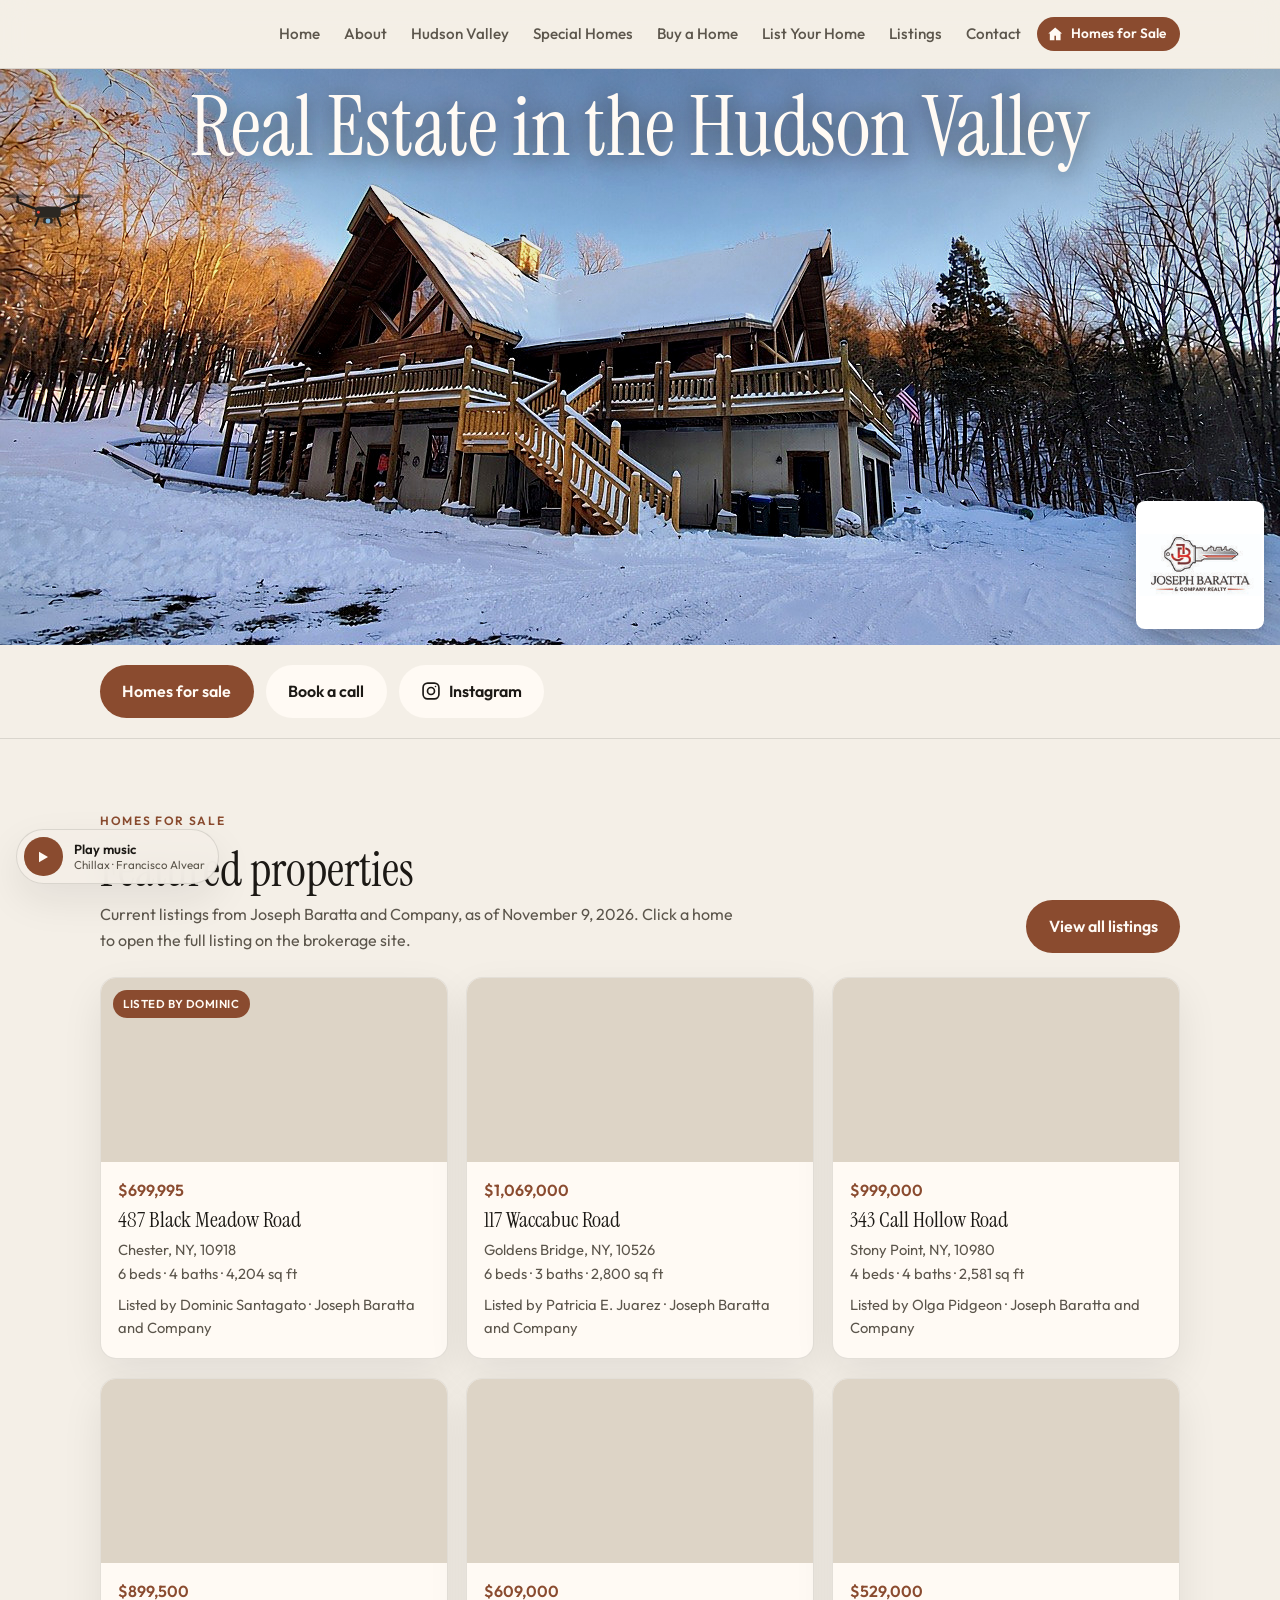
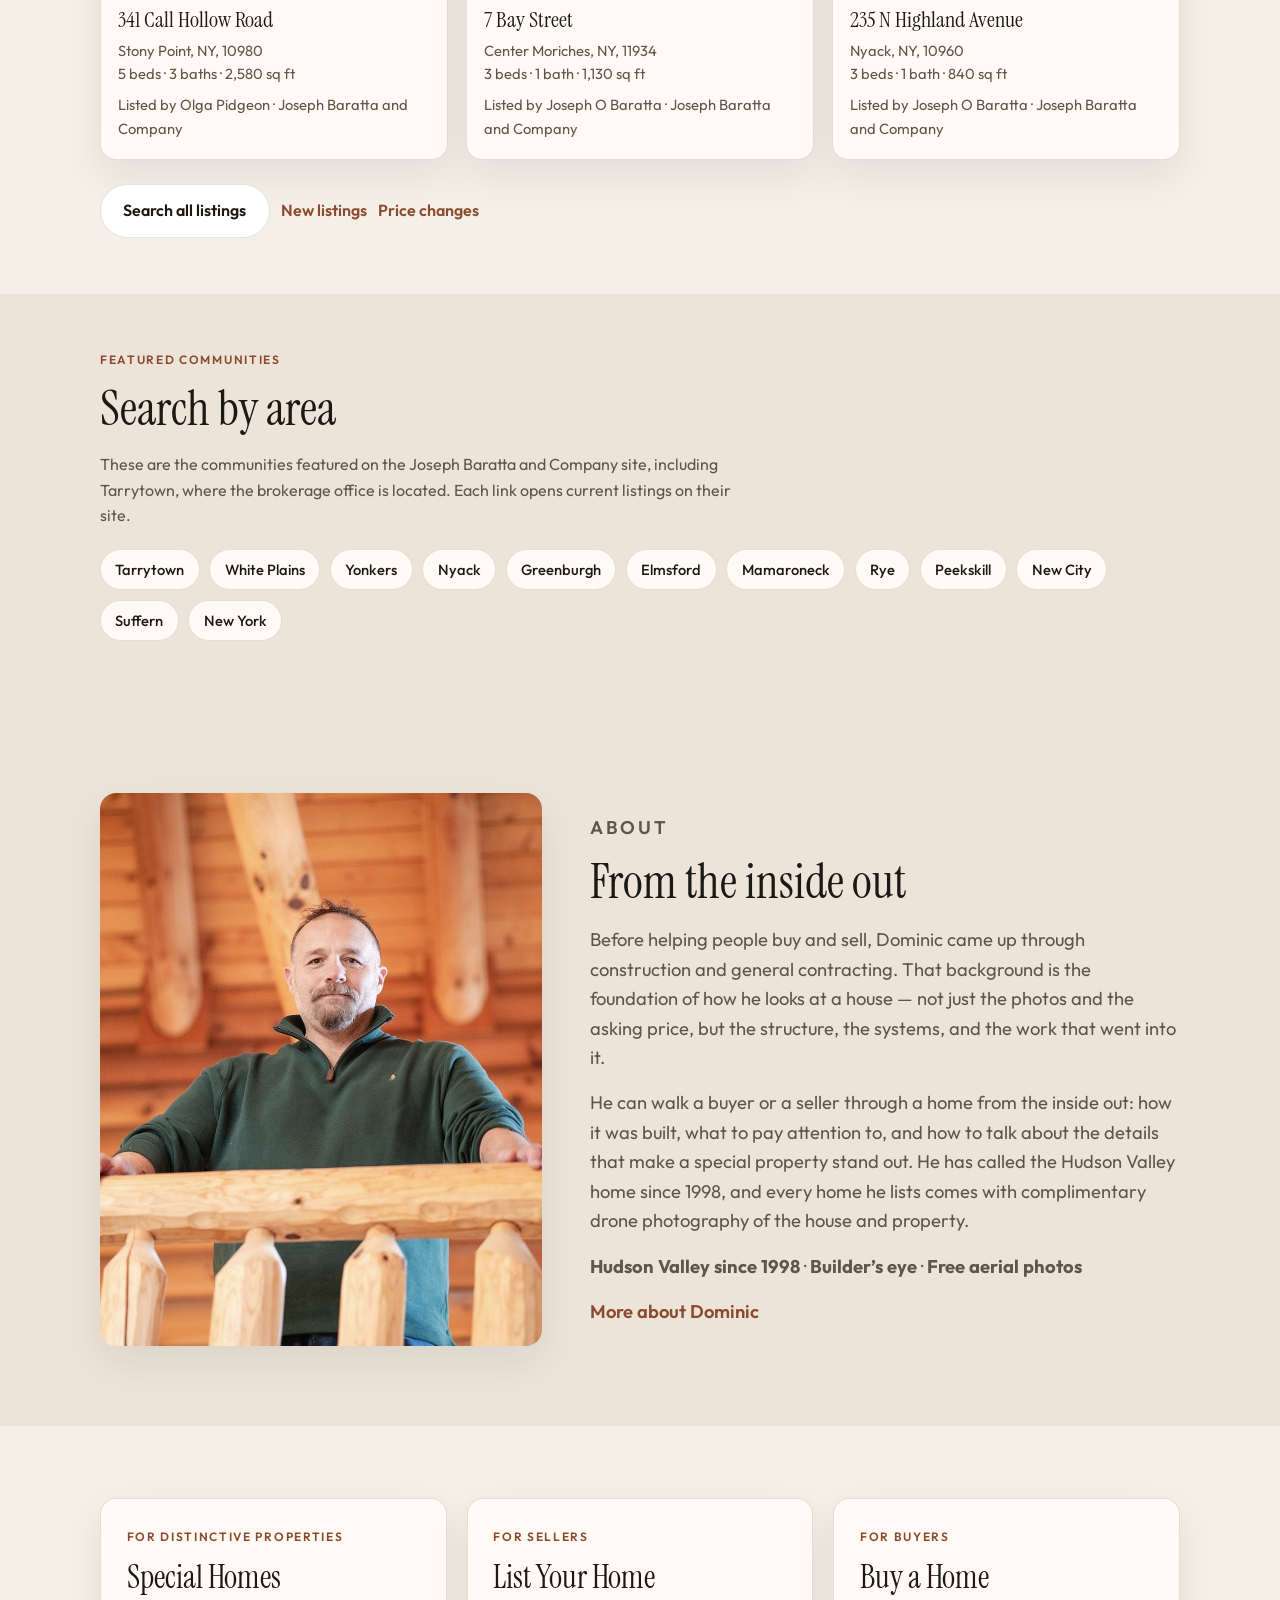
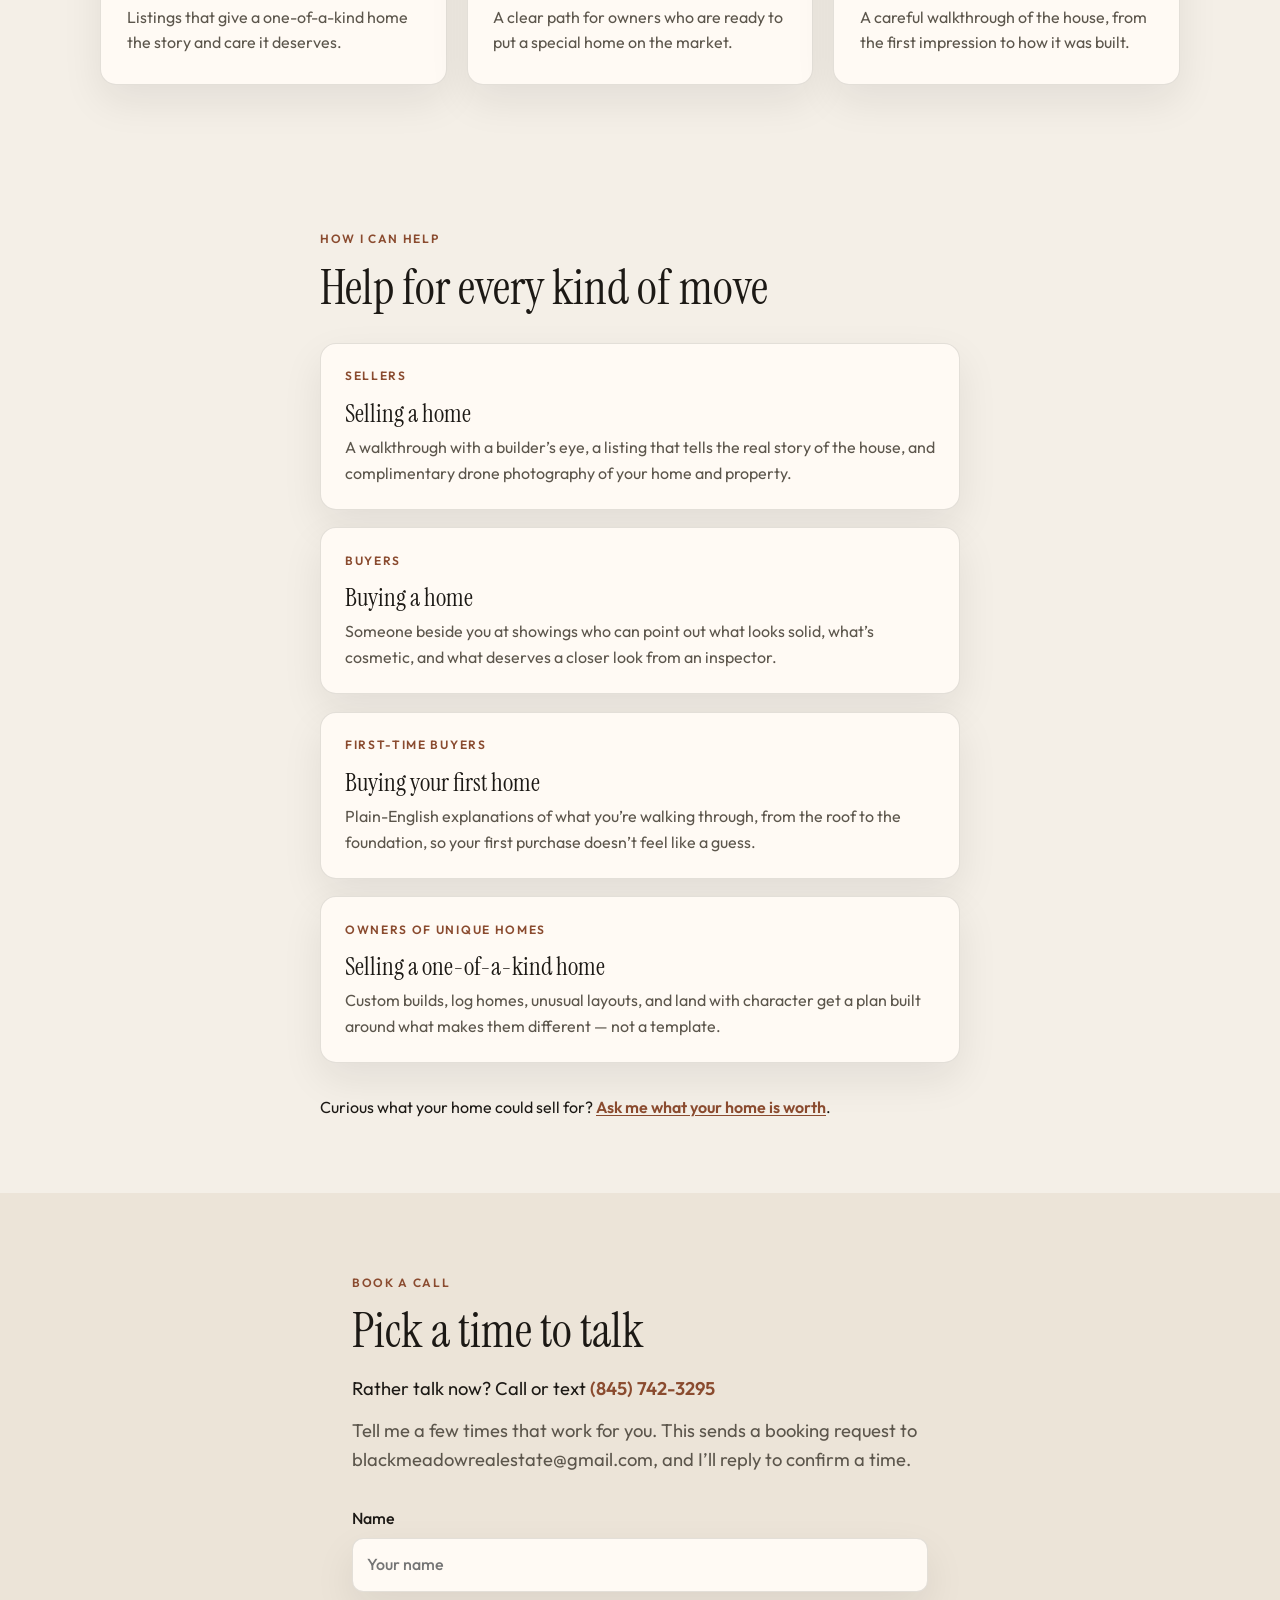
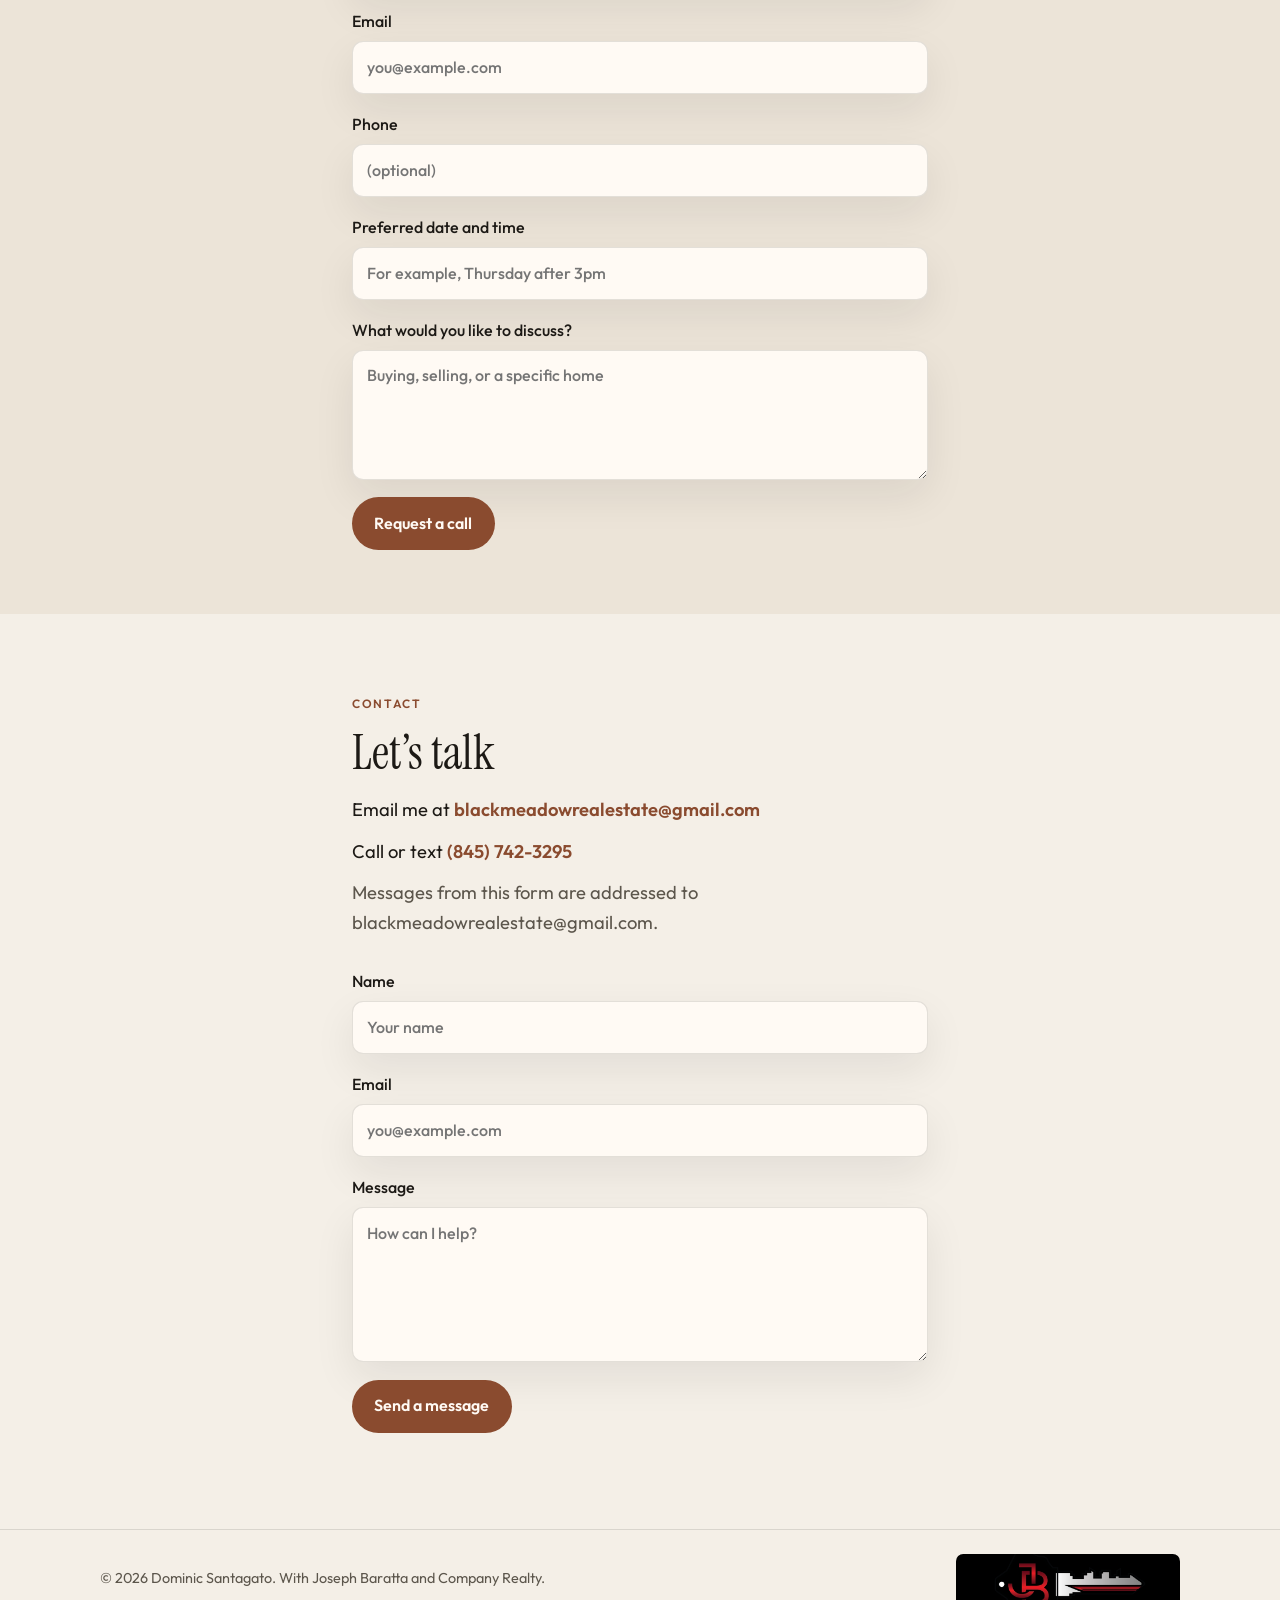
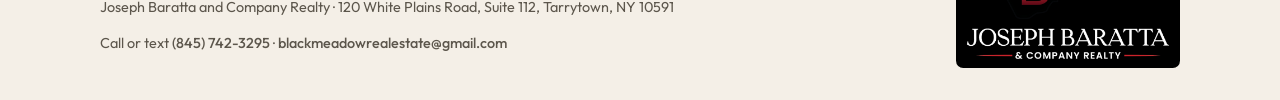
==== index.html @ 6d8ca3bd "Add drone flyover animation to homepage hero" ====
<!DOCTYPE html>
<html lang="en">
<head>
  <meta charset="UTF-8">
  <meta name="viewport" content="width=device-width, initial-scale=1">
  <link rel="canonical" href="https://domsellsforyou.com/">
  <title>Dom Sells For You | Dominic Santagato</title>
  <meta name="description" content="Dominic Santagato — real estate help for buyers and sellers, with Joseph Baratta and Company.">
  <link rel="preconnect" href="https://fonts.googleapis.com">
  <link rel="preconnect" href="https://fonts.gstatic.com" crossorigin>
  <link href="https://fonts.googleapis.com/css2?family=Instrument+Serif:ital@0;1&family=Outfit:wght@400;500;600&display=swap" rel="stylesheet">
  <link rel="stylesheet" href="styles.css">
</head>
<body>
  <a class="skip" href="#main">Skip to content</a>

  <header class="site-header">
    <div class="wrap header-inner">
      <a class="logo" href="#top">Dom</a>
      <div class="header-right">
      <nav aria-label="Primary">
        <a href="index.html" aria-current="page">Home</a>
        <a href="about.html">About</a>
        <a href="hudson-valley.html">Hudson Valley</a>
        <a href="special-homes.html">Special Homes</a>
        <a href="buy-a-home.html">Buy a Home</a>
        <a href="list-your-home.html">List Your Home</a>
        <a href="listings.html">Listings</a>
        <a href="contact.html">Contact</a>
      </nav>
      <a class="homes-icon" href="listings.html" aria-label="Homes for sale">
        <svg viewBox="0 0 24 24" aria-hidden="true"><path d="M12 3.2 3 11h2v9h6v-6h2v6h6v-9h2L12 3.2z"/></svg>
        <span>Homes for Sale</span>
      </a>
      </div>
    </div>
  </header>

  <main id="main">
    <section id="top" class="hero">
      <div class="hero-media" role="img" aria-label="A snow-covered house with a wraparound wooden deck in the woods"></div>
      <div class="hero-shade"></div>
      <h1 class="hero-sky-title">Real Estate in the Hudson Valley</h1>
      <div class="hero-drone" aria-hidden="true">
        <svg viewBox="0 0 120 60" width="96" height="48">
          <g fill="none" stroke="#1c1915" stroke-width="3" stroke-linecap="round">
            <line x1="22" y1="16" x2="48" y2="26"/><line x1="98" y1="16" x2="72" y2="26"/>
            <line x1="22" y1="16" x2="22" y2="10"/><line x1="98" y1="16" x2="98" y2="10"/>
          </g>
          <ellipse class="rotor" cx="22" cy="9" rx="18" ry="2.5" fill="#1c1915" opacity=".55"/>
          <ellipse class="rotor" cx="98" cy="9" rx="18" ry="2.5" fill="#1c1915" opacity=".55"/>
          <rect x="44" y="22" width="32" height="14" rx="5" fill="#2b2722"/>
          <rect x="54" y="36" width="12" height="7" rx="2" fill="#2b2722"/>
          <circle cx="60" cy="40" r="3" fill="#7fb3d5"/>
          <circle class="drone-light" cx="48" cy="29" r="1.8" fill="#e74c3c"/>
          <line x1="48" y1="36" x2="44" y2="46" stroke="#1c1915" stroke-width="2.5" stroke-linecap="round"/>
          <line x1="72" y1="36" x2="76" y2="46" stroke="#1c1915" stroke-width="2.5" stroke-linecap="round"/>
        </svg>
      </div>
      <img class="broker-key" src="brand/baratta-key.png" width="188" height="188" alt="Joseph Baratta and Company Realty key logo">
    </section>

    <div class="hero-lower-actions">
      <div class="wrap">
        <a class="btn" href="listings.html">Homes for sale</a>
        <a class="btn btn-light" href="#book">Book a call</a>
        <a class="btn btn-light btn-instagram" href="https://www.instagram.com/realestateinthehudsonvalley/" target="_blank" rel="noopener" aria-label="Follow me on Instagram"><svg viewBox="0 0 24 24" width="20" height="20" aria-hidden="true" fill="none" stroke="currentColor" stroke-width="2" stroke-linecap="round" stroke-linejoin="round"><rect x="2.5" y="2.5" width="19" height="19" rx="5.5"/><circle cx="12" cy="12" r="4.2"/><circle cx="17.4" cy="6.6" r="1" fill="currentColor" stroke="none"/></svg><span>Instagram</span></a>
      </div>
    </div>


    <section id="homes-for-sale" class="featured-homes">
      <div class="wrap">
        <div class="featured-head">
          <div>
            <p class="eyebrow">Homes for sale</p>
            <h2>Featured properties</h2>
            <p class="featured-note">Current listings from Joseph Baratta and Company, as of November 9, 2026. Click a home to open the full listing on the brokerage site.</p>
          </div>
          <a class="btn" href="listings.html">View all listings</a>
        </div>
        <div id="featured-homes" class="home-grid"></div>
        <div class="listing-links">
          <a class="btn btn-light" href="https://www.josephbarattaandcompany.com/fine/real/estate/newsearch" target="_blank" rel="noopener noreferrer">Search all listings</a>
          <a class="text-link" href="https://www.josephbarattaandcompany.com/fine/real/estate/newsnew" target="_blank" rel="noopener noreferrer">New listings</a>
          <a class="text-link" href="https://www.josephbarattaandcompany.com/fine/real/estate/newsprice" target="_blank" rel="noopener noreferrer">Price changes</a>
        </div>
      </div>
    </section>

    <section class="featured-communities" id="communities">
      <div class="wrap">
        <p class="eyebrow">Featured communities</p>
        <h2>Search by area</h2>
        <p class="community-note">These are the communities featured on the Joseph Baratta and Company site, including Tarrytown, where the brokerage office is located. Each link opens current listings on their site.</p>
        <div class="community-grid">
          <a class="community-chip" href="https://www.josephbarattaandcompany.com/fine/real/estate/newsearch/cityname/Tarrytown%20-%20NY" target="_blank" rel="noopener noreferrer">Tarrytown</a>
          <a class="community-chip" href="https://www.josephbarattaandcompany.com/fine/real/estate/newsearch/cityname/White%20Plains%20-%20NY" target="_blank" rel="noopener noreferrer">White Plains</a>
          <a class="community-chip" href="https://www.josephbarattaandcompany.com/fine/real/estate/newsearch/cityname/Yonkers%20-%20NY" target="_blank" rel="noopener noreferrer">Yonkers</a>
          <a class="community-chip" href="https://www.josephbarattaandcompany.com/fine/real/estate/newsearch/cityname/Nyack%20-%20NY" target="_blank" rel="noopener noreferrer">Nyack</a>
          <a class="community-chip" href="https://www.josephbarattaandcompany.com/fine/real/estate/newsearch/cityname/Greenburgh%20-%20NY" target="_blank" rel="noopener noreferrer">Greenburgh</a>
          <a class="community-chip" href="https://www.josephbarattaandcompany.com/fine/real/estate/newsearch/cityname/Elmsford%20-%20NY" target="_blank" rel="noopener noreferrer">Elmsford</a>
          <a class="community-chip" href="https://www.josephbarattaandcompany.com/fine/real/estate/newsearch/cityname/Mamaroneck%20-%20NY" target="_blank" rel="noopener noreferrer">Mamaroneck</a>
          <a class="community-chip" href="https://www.josephbarattaandcompany.com/fine/real/estate/newsearch/cityname/Rye%20-%20NY" target="_blank" rel="noopener noreferrer">Rye</a>
          <a class="community-chip" href="https://www.josephbarattaandcompany.com/fine/real/estate/newsearch/cityname/Peekskill%20-%20NY" target="_blank" rel="noopener noreferrer">Peekskill</a>
          <a class="community-chip" href="https://www.josephbarattaandcompany.com/fine/real/estate/newsearch/cityname/New%20City%20-%20NY" target="_blank" rel="noopener noreferrer">New City</a>
          <a class="community-chip" href="https://www.josephbarattaandcompany.com/fine/real/estate/newsearch/cityname/Suffern%20-%20NY" target="_blank" rel="noopener noreferrer">Suffern</a>
          <a class="community-chip" href="https://www.josephbarattaandcompany.com/fine/real/estate/newsearch/cityname/New%20York%20-%20NY" target="_blank" rel="noopener noreferrer">New York</a>
        </div>
      </div>
    </section>

    <section id="about" class="about">
      <div class="wrap about-split">
        <figure class="about-photo">
          <img src="photos/dominic.jpg" width="864" height="1080" alt="Dominic Santagato standing at the loft railing of a log home">
        </figure>
        <div class="about-copy">
        <p class="eyebrow">About</p>
        <h2>From the inside out</h2>
        <p>Before helping people buy and sell, Dominic came up through construction and general contracting. That background is the foundation of how he looks at a house — not just the photos and the asking price, but the structure, the systems, and the work that went into it.</p>
        <p>He can walk a buyer or a seller through a home from the inside out: how it was built, what to pay attention to, and how to talk about the details that make a special property stand out. He has called the Hudson Valley home since 1998, and every home he lists comes with complimentary drone photography of the house and property.</p>
        <p><strong>Hudson Valley since 1998</strong> · <strong>Builder’s eye</strong> · <strong>Free aerial photos</strong></p>
        <p><a class="text-link" href="about.html">More about Dominic</a></p>
        </div>
      </div>
    </section>

    <section class="feature-links">
      <div class="wrap feature-grid feature-grid-3">
        <a class="feature-card" href="special-homes.html">
          <p class="eyebrow">For distinctive properties</p>
          <h2>Special Homes</h2>
          <p>Listings that give a one-of-a-kind home the story and care it deserves.</p>
        </a>
        <a class="feature-card" href="list-your-home.html">
          <p class="eyebrow">For sellers</p>
          <h2>List Your Home</h2>
          <p>A clear path for owners who are ready to put a special home on the market.</p>
        </a>
        <a class="feature-card" href="buy-a-home.html">
          <p class="eyebrow">For buyers</p>
          <h2>Buy a Home</h2>
          <p>A careful walkthrough of the house, from the first impression to how it was built.</p>
        </a>
      </div>
    </section>

    <section class="feature-links">
      <div class="wrap about-inner">
        <p class="eyebrow">How I can help</p>
        <h2>Help for every kind of move</h2>
        <div class="process-list">
          <article class="process-item">
            <p class="eyebrow">Sellers</p>
            <h3>Selling a home</h3>
            <p>A walkthrough with a builder’s eye, a listing that tells the real story of the house, and complimentary drone photography of your home and property.</p>
          </article>
          <article class="process-item">
            <p class="eyebrow">Buyers</p>
            <h3>Buying a home</h3>
            <p>Someone beside you at showings who can point out what looks solid, what’s cosmetic, and what deserves a closer look from an inspector.</p>
          </article>
          <article class="process-item">
            <p class="eyebrow">First-time buyers</p>
            <h3>Buying your first home</h3>
            <p>Plain-English explanations of what you’re walking through, from the roof to the foundation, so your first purchase doesn’t feel like a guess.</p>
          </article>
          <article class="process-item">
            <p class="eyebrow">Owners of unique homes</p>
            <h3>Selling a one-of-a-kind home</h3>
            <p>Custom builds, log homes, unusual layouts, and land with character get a plan built around what makes them different — not a template.</p>
          </article>
        </div>
        <p>Curious what your home could sell for? <a class="text-link" href="list-your-home.html#home-value">Ask me what your home is worth</a>.</p>
      </div>
    </section>

    <section id="book" class="book">
      <div class="wrap contact-inner">
        <p class="eyebrow">Book a call</p>
        <h2>Pick a time to talk</h2>
        <p class="contact-email">Rather talk now? Call or text <a href="tel:+18457423295">(845) 742-3295</a></p>
        <p class="contact-note">Tell me a few times that work for you. This sends a booking request to blackmeadowrealestate@gmail.com, and I’ll reply to confirm a time.</p>
        <form id="book-form" data-email-to="blackmeadowrealestate@gmail.com" data-email-type="booking">
          <label>
            Name
            <input type="text" name="name" autocomplete="name" required placeholder="Your name">
          </label>
          <label>
            Email
            <input type="email" name="email" autocomplete="email" required placeholder="you@example.com">
          </label>
          <label>
            Phone
            <input type="tel" name="phone" autocomplete="tel" placeholder="(optional)">
          </label>
          <label>
            Preferred date and time
            <input type="text" name="preferred" required placeholder="For example, Thursday after 3pm">
          </label>
          <label>
            What would you like to discuss?
            <textarea name="message" rows="4" placeholder="Buying, selling, or a specific home"></textarea>
          </label>
          <button class="btn" type="submit">Request a call</button>
          <p class="form-status" hidden></p>
        </form>
      </div>
    </section>

    <section id="contact" class="contact">
      <div class="wrap contact-inner">
        <p class="eyebrow">Contact</p>
        <h2>Let’s talk</h2>
        <p class="contact-email">Email me at <a href="mailto:blackmeadowrealestate@gmail.com">blackmeadowrealestate@gmail.com</a></p>
        <p class="contact-email">Call or text <a href="tel:+18457423295">(845) 742-3295</a></p>
        <p class="contact-note">Messages from this form are addressed to blackmeadowrealestate@gmail.com.</p>
        <form id="lead-form" data-email-to="blackmeadowrealestate@gmail.com" data-email-type="lead">
          <label>
            Name
            <input type="text" name="name" autocomplete="name" required placeholder="Your name">
          </label>
          <label>
            Email
            <input type="email" name="email" autocomplete="email" required placeholder="you@example.com">
          </label>
          <label>
            Message
            <textarea name="message" rows="5" required placeholder="How can I help?"></textarea>
          </label>
          <button class="btn" type="submit">Send a message</button>
          <p class="form-status" hidden></p>
        </form>
      </div>
    </section>
  </main>

  <footer class="site-footer">
    <div class="wrap footer-inner">
      <div class="footer-copy">
        <p>© 2026 Dominic Santagato. With Joseph Baratta and Company Realty.</p>
        <p class="office-line">Joseph Baratta and Company Realty · 120 White Plains Road, Suite 112, Tarrytown, NY 10591</p>
        <p class="footer-social">Call or text <a href="tel:+18457423295">(845) 742-3295</a> · <a href="mailto:blackmeadowrealestate@gmail.com">blackmeadowrealestate@gmail.com</a></p>
        <p class="visit-count" id="visit-count" hidden></p>
      </div>
      <img class="footer-lockup" src="brand/baratta-lockup.png" width="800" height="410" alt="Joseph Baratta and Company Realty">
    </div>
  </footer>
  <script src="listings-data.js"></script>
  <script src="site.js"></script>
  <script data-goatcounter="https://domsellsforyou.goatcounter.com/count" async src="//gc.zgo.at/count.js"></script>
  <script>
  (function(){var el=document.getElementById('visit-count');if(!el)return;
  fetch('https://domsellsforyou.goatcounter.com/counter/TOTAL.json').then(function(r){return r.ok?r.json():null}).then(function(d){if(d&&d.count){el.textContent='Site visits: '+d.count;el.hidden=false;}}).catch(function(){});})();
  </script>
</body>
</html>
---- styles.css ----
:root {
  --bg: #f4efe7;
  --bg-deep: #ece4d8;
  --ink: #1c1915;
  --muted: #5c564c;
  --accent: #8a4b2f;
  --accent-hover: #6f3c25;
  --card: #fffaf4;
  --line: rgba(28, 25, 21, 0.12);
  --shadow: 0 16px 40px rgba(28, 25, 21, 0.08);
  --hero-text: #fffaf4;
}

* { box-sizing: border-box; margin: 0; padding: 0; }

html { scroll-behavior: smooth; }

body {
  font-family: Outfit, system-ui, sans-serif;
  color: var(--ink);
  background: var(--bg);
  line-height: 1.6;
}

.skip {
  position: absolute;
  left: 1rem;
  top: -3rem;
  background: var(--ink);
  color: var(--bg);
  padding: 0.5rem 0.75rem;
  z-index: 20;
}

.skip:focus { top: 1rem; }

.wrap {
  width: min(1080px, calc(100% - 2.5rem));
  margin-inline: auto;
}

.site-header {
  position: sticky;
  top: 0;
  z-index: 10;
  background: rgba(244, 239, 231, 0.92);
  backdrop-filter: blur(12px);
  border-bottom: 1px solid var(--line);
}

.header-inner {
  display: flex;
  align-items: center;
  justify-content: space-between;
  min-height: 4.25rem;
  gap: 1rem;
}

.logo {
  font-family: "Instrument Serif", Georgia, serif;
  font-size: 1.35rem;
  color: var(--ink);
  text-decoration: none;
}

nav { display: flex; gap: 1.5rem; }

nav a {
  color: var(--muted);
  text-decoration: none;
  font-weight: 500;
  font-size: 0.95rem;
}

nav a:hover { color: var(--ink); }

.hero {
  position: relative;
  min-height: min(36rem, 88vh);
  display: flex;
  align-items: flex-start;
  overflow: hidden;
  color: var(--hero-text);
}

.hero-media {
  position: absolute;
  inset: 0;
  background: #1c1915 url("hero.jpg") center 48% / cover no-repeat;
}

.hero-shade {
  position: absolute;
  inset: 0;
  background: linear-gradient(
    180deg,
    rgba(28, 25, 21, 0.22) 0%,
    rgba(28, 25, 21, 0.08) 28%,
    rgba(28, 25, 21, 0) 48%
  );
  pointer-events: none;
}

.hero-inner {
  position: relative;
  z-index: 1;
  max-width: 40rem;
  padding: 2.25rem 0 2rem;
}

.hero .eyebrow {
  color: #f0d2c0;
  text-shadow: 0 1px 10px rgba(28, 25, 21, 0.45);
}

.hero .broker-heading,
.hero .lede {
  text-shadow: 0 1px 12px rgba(28, 25, 21, 0.4);
}

.hero .lede {
  color: rgba(255, 250, 244, 0.95);
  margin-bottom: 0;
}

.hero-lower-actions {
  background: var(--bg);
  border-bottom: 1px solid var(--line);
  padding: 1.25rem 0;
}

.hero-lower-actions .wrap {
  display: flex;
  flex-wrap: wrap;
  gap: 0.75rem;
  align-items: center;
}

.eyebrow {
  text-transform: uppercase;
  letter-spacing: 0.14em;
  font-size: 0.75rem;
  font-weight: 600;
  color: var(--accent);
  margin-bottom: 0.85rem;
}

h1, h2 {
  font-family: "Instrument Serif", Georgia, serif;
  font-weight: 400;
  line-height: 1.1;
}

h1 { font-size: clamp(3rem, 8vw, 5.25rem); margin-bottom: 0.35rem; }
h2 { font-size: clamp(2rem, 5vw, 3rem); margin-bottom: 1rem; }

.lede, .about p, .contact-note {
  color: var(--muted);
  font-size: 1.15rem;
}

.lede { margin-bottom: 2rem; }

.btn {
  display: inline-block;
  background: var(--accent);
  color: #fffaf4;
  text-decoration: none;
  border: 0;
  border-radius: 999px;
  padding: 0.85rem 1.4rem;
  font: inherit;
  font-weight: 600;
  cursor: pointer;
}

.btn:hover { background: var(--accent-hover); }

.about { padding: 5rem 0; background: var(--bg-deep); }
.about-inner { max-width: 40rem; }
.about p + p { margin-top: 1rem; }

.contact { padding: 5rem 0 6rem; }

.contact-inner, form { max-width: 36rem; }

.contact-note { margin-bottom: 2rem; }

label {
  display: block;
  font-weight: 500;
  margin-bottom: 1.1rem;
}

input, textarea {
  display: block;
  width: 100%;
  margin-top: 0.4rem;
  padding: 0.8rem 0.9rem;
  border: 1px solid var(--line);
  border-radius: 0.7rem;
  background: var(--card);
  font: inherit;
  color: var(--ink);
  box-shadow: var(--shadow);
}

input:focus, textarea:focus {
  outline: 2px solid var(--accent);
  outline-offset: 2px;
}

.site-footer {
  border-top: 1px solid var(--line);
  padding: 1.5rem 0 2rem;
  color: var(--muted);
  font-size: 0.9rem;
}

@media (max-width: 600px) {
  .hero { min-height: 28rem; }
  .hero-inner { padding: 1.5rem 0 1.5rem; }
  .about, .contact { padding: 3.5rem 0; }
}


.broker-heading {
  font-family: Outfit, system-ui, sans-serif;
  font-size: clamp(1.05rem, 2.2vw, 1.35rem);
  font-weight: 500;
  letter-spacing: 0.04em;
  color: rgba(255, 250, 244, 0.92);
  margin: 0 0 1.15rem;
}

.broker-key {
  position: absolute;
  right: max(1.25rem, calc((100% - 1080px) / 2));
  bottom: 1.5rem;
  z-index: 2;
  width: min(10.5rem, 36vw);
  height: auto;
  background: #fff;
  border-radius: 0.55rem;
  padding: 0;
  box-shadow: 0 10px 28px rgba(28, 25, 21, 0.28);
}

.contact-email {
  font-size: 1.15rem;
  margin-bottom: 0.75rem;
}

.contact-email a {
  color: var(--accent);
  font-weight: 600;
  text-decoration: none;
}

.contact-email a:hover { text-decoration: underline; }

@media (max-width: 600px) {
  .broker-key {
    right: 1rem;
    bottom: 1rem;
    width: 7.5rem;
  }
}


.text-link {
  color: var(--accent);
  font-weight: 600;
  text-decoration: none;
}
.text-link:hover { text-decoration: underline; }

.feature-links { padding: 4.5rem 0; background: var(--bg); }
.feature-grid {
  display: grid;
  grid-template-columns: repeat(2, minmax(0, 1fr));
  gap: 1.25rem;
}
.feature-card {
  display: block;
  background: var(--card);
  border: 1px solid var(--line);
  border-radius: 1rem;
  padding: 1.75rem 1.6rem;
  text-decoration: none;
  color: inherit;
  box-shadow: var(--shadow);
}
.feature-card h2 {
  font-size: 2rem;
  margin-bottom: 0.6rem;
}
.feature-card p:not(.eyebrow) { color: var(--muted); }
.feature-card:hover { border-color: rgba(138, 75, 47, 0.35); }

.page-hero {
  padding: 4.5rem 0 2.5rem;
  background:
    radial-gradient(circle at 85% 10%, rgba(138, 75, 47, 0.12), transparent 40%),
    var(--bg);
}
.page-hero-inner { max-width: 40rem; }
.page-hero .lede { margin-bottom: 0; }
.page-section { padding: 2.5rem 0 5rem; }
.page-section .btn { margin-top: 0.5rem; }

.footer-inner {
  display: flex;
  align-items: center;
  justify-content: space-between;
  gap: 1rem;
}
.footer-key {
  width: 4.25rem;
  height: auto;
  background: #fff;
  border-radius: 0.4rem;
}

@media (max-width: 700px) {
  .feature-grid { grid-template-columns: 1fr; }
  nav { gap: 0.85rem; flex-wrap: wrap; justify-content: flex-end; }
  .footer-inner { align-items: flex-start; flex-direction: column; }
}


.hero-actions {
  display: flex;
  flex-wrap: wrap;
  gap: 0.75rem;
  margin-bottom: 1.6rem;
}

.btn-light {
  background: #fffaf4;
  color: var(--ink);
}

.btn-light:hover { background: #ece4d8; }

.listing-search {
  position: relative;
  z-index: 2;
  max-width: 46rem;
  margin-top: 0.25rem;
  background: rgba(255, 250, 244, 0.96);
  color: var(--ink);
  border-radius: 1rem;
  padding: 1rem 1rem 1.05rem;
  box-shadow: var(--shadow);
}

.search-label {
  font-weight: 600;
  font-size: 0.85rem;
  letter-spacing: 0.06em;
  text-transform: uppercase;
  color: var(--accent);
  margin-bottom: 0.65rem;
}

.search-row {
  display: grid;
  grid-template-columns: 1.4fr 1fr 0.7fr auto;
  gap: 0.7rem;
  align-items: end;
}

.search-field span {
  display: block;
  font-size: 0.8rem;
  font-weight: 600;
  margin-bottom: 0.3rem;
  color: var(--muted);
}

.search-field input,
.search-field select {
  width: 100%;
  margin-top: 0;
  box-shadow: none;
}

.listing-search .btn { margin: 0; }

.listing-search-page {
  max-width: none;
  margin: 0 0 1.5rem;
  background: var(--card);
}

.listing-results {
  display: grid;
  grid-template-columns: repeat(auto-fit, minmax(16rem, 1fr));
  gap: 1.25rem;
}

.listing-card h2 { font-size: 1.55rem; }

.book {
  padding: 5rem 0 4rem;
  background: var(--bg-deep);
}

.form-status {
  margin-top: 0.9rem;
  color: var(--accent);
  font-weight: 500;
}

.hero-inner { max-width: 46rem; }

@media (max-width: 800px) {
  .search-row { grid-template-columns: 1fr 1fr; }
  .listing-search .btn { grid-column: 1 / -1; }
}

@media (max-width: 600px) {
  .search-row { grid-template-columns: 1fr; }
}


/* Background music control — off until the visitor presses play */
.music-player {
  position: fixed;
  left: 1rem;
  bottom: 1rem;
  z-index: 30;
  display: flex;
  align-items: center;
  gap: 0.7rem;
  background: rgba(244, 239, 231, 0.94);
  border: 1px solid var(--line);
  box-shadow: var(--shadow);
  border-radius: 999px;
  padding: 0.45rem 0.85rem 0.45rem 0.45rem;
  max-width: calc(100% - 2rem);
  backdrop-filter: blur(12px);
  color: var(--ink);
}

.music-player button {
  appearance: none;
  border: 0;
  background: var(--accent);
  color: var(--hero-text);
  width: 2.4rem;
  height: 2.4rem;
  border-radius: 50%;
  cursor: pointer;
  font: inherit;
  display: grid;
  place-items: center;
  flex-shrink: 0;
}

.music-player button:hover { background: var(--accent-hover); }

.music-player button:focus-visible {
  outline: 2px solid var(--accent);
  outline-offset: 2px;
}

.music-copy {
  display: flex;
  flex-direction: column;
  line-height: 1.25;
  min-width: 0;
}

.music-copy strong {
  font-size: 0.82rem;
  font-weight: 600;
}

.music-copy span {
  font-size: 0.72rem;
  color: var(--muted);
}

.music-player[data-playing="true"] .music-play-icon { display: none; }
.music-player[data-playing="false"] .music-pause-icon { display: none; }

@media (max-width: 600px) {
  .music-player {
    left: 0.75rem;
    bottom: 0.75rem;
    padding-right: 0.7rem;
  }
}


.feature-grid-3 {
  grid-template-columns: repeat(3, minmax(0, 1fr));
}

.process-list {
  display: grid;
  gap: 1.1rem;
  margin: 1.75rem 0 2rem;
}

.process-item {
  background: var(--card);
  border: 1px solid var(--line);
  border-radius: 1rem;
  padding: 1.4rem 1.5rem;
  box-shadow: var(--shadow);
}

.process-item h3 {
  font-family: "Instrument Serif", Georgia, serif;
  font-size: 1.55rem;
  font-weight: 400;
  line-height: 1.2;
  margin-bottom: 0.4rem;
}

.process-item p:not(.eyebrow) {
  color: var(--muted);
}

.page-actions {
  display: flex;
  flex-wrap: wrap;
  gap: 0.75rem;
  margin-top: 1rem;
}

.page-actions .btn { margin-top: 0; }

.page-section .btn-light {
  background: #fff;
  border: 1px solid var(--line);
}

@media (max-width: 900px) {
  .feature-grid-3 { grid-template-columns: 1fr; }
}


.header-right {
  display: flex;
  align-items: center;
  gap: 1rem;
  flex-wrap: wrap;
  justify-content: flex-end;
}

.homes-icon {
  display: inline-flex;
  align-items: center;
  gap: 0.4rem;
  background: var(--accent);
  color: #fffaf4;
  text-decoration: none;
  font-weight: 600;
  font-size: 0.85rem;
  border-radius: 999px;
  padding: 0.4rem 0.9rem 0.4rem 0.55rem;
  flex-shrink: 0;
}

.homes-icon svg {
  width: 1.15rem;
  height: 1.15rem;
  fill: currentColor;
}

.homes-icon:hover { background: var(--accent-hover); color: #fffaf4; }

.featured-homes {
  padding: 4.5rem 0 3.5rem;
  background: var(--bg);
}

.featured-head {
  display: flex;
  align-items: flex-end;
  justify-content: space-between;
  gap: 1rem;
  flex-wrap: wrap;
  margin-bottom: 1.5rem;
}

.featured-head h2 { margin-bottom: 0.35rem; }

.featured-note, .community-note {
  color: var(--muted);
  max-width: 40rem;
}

.home-grid {
  display: grid;
  grid-template-columns: repeat(3, minmax(0, 1fr));
  gap: 1.15rem;
}

.home-card {
  display: flex;
  flex-direction: column;
  background: var(--card);
  border: 1px solid var(--line);
  border-radius: 1rem;
  overflow: hidden;
  text-decoration: none;
  color: inherit;
  box-shadow: var(--shadow);
  min-width: 0;
}

.home-card:hover { border-color: rgba(138, 75, 47, 0.4); }

.home-card-media { position: relative; }

.home-card-photo {
  height: 11.5rem;
  background: #ddd4c6 center / cover no-repeat;
}

.home-card-photo-empty { background: var(--bg-deep); }

.home-card-badge {
  position: absolute;
  left: 0.75rem;
  top: 0.75rem;
  background: var(--accent);
  color: #fffaf4;
  font-size: 0.72rem;
  font-weight: 600;
  letter-spacing: 0.04em;
  text-transform: uppercase;
  border-radius: 999px;
  padding: 0.3rem 0.65rem;
}

.home-card-badge-muted { background: rgba(28, 25, 21, 0.75); }

.home-card-body { padding: 1rem 1.05rem 1.15rem; }

.home-card-price {
  font-weight: 600;
  color: var(--accent);
  margin-bottom: 0.25rem;
}

.home-card h3 {
  font-family: "Instrument Serif", Georgia, serif;
  font-size: 1.35rem;
  font-weight: 400;
  line-height: 1.2;
  margin-bottom: 0.3rem;
}

.home-card-meta, .home-card-agent {
  color: var(--muted);
  font-size: 0.92rem;
}

.home-card-agent { margin-top: 0.45rem; }

.listing-links {
  display: flex;
  flex-wrap: wrap;
  gap: 0.7rem;
  margin-top: 1.5rem;
}

.featured-communities {
  padding: 3.5rem 0 4.5rem;
  background: var(--bg-deep);
}

.community-grid {
  display: flex;
  flex-wrap: wrap;
  gap: 0.6rem;
  margin-top: 1.25rem;
}

.community-chip {
  display: inline-block;
  background: var(--card);
  color: var(--ink);
  text-decoration: none;
  font-weight: 500;
  font-size: 0.92rem;
  border: 1px solid var(--line);
  border-radius: 999px;
  padding: 0.5rem 0.9rem;
}

.community-chip:hover { border-color: rgba(138, 75, 47, 0.4); color: var(--accent); }

.office-line {
  margin-top: 0.35rem;
  color: var(--muted);
  font-size: 0.9rem;
}

.footer-copy { max-width: 44rem; }

@media (max-width: 900px) {
  .home-grid { grid-template-columns: repeat(2, minmax(0, 1fr)); }
}

@media (max-width: 600px) {
  .home-grid { grid-template-columns: 1fr; }
  .homes-icon span { /* keep the label; it's the point of the icon */ }
}

.listing-links .btn-light {
  background: #fff;
  color: var(--ink);
  border: 1px solid var(--line);
}
.listing-links .btn-light:hover { background: var(--card); }
.listing-links { align-items: center; }


.about-split {
  display: grid;
  grid-template-columns: minmax(14rem, 0.9fr) minmax(0, 1.2fr);
  gap: 2.5rem 3rem;
  align-items: center;
}
.about-inner { max-width: 40rem; }
.about-copy { max-width: 40rem; }
.about-photo {
  margin: 0;
}
.about-photo img {
  display: block;
  width: 100%;
  height: auto;
  border-radius: 1rem;
  box-shadow: var(--shadow);
  object-fit: cover;
}
.footer-lockup {
  width: min(14rem, 72vw);
  height: auto;
  background: #000;
  border-radius: 0.45rem;
  flex-shrink: 0;
}

@media (max-width: 800px) {
  .about-split {
    grid-template-columns: 1fr;
    gap: 1.75rem;
  }
  .about-photo {
    max-width: 22rem;
  }
}


.page-hero-photo {
  position: relative;
  min-height: min(28rem, 72vh);
  display: flex;
  align-items: flex-end;
  overflow: hidden;
  padding: 0;
  color: var(--hero-text);
  background: #1c1915;
}
.page-hero-photo .page-hero-media {
  position: absolute;
  inset: 0;
  background-color: #1c1915;
  background-size: cover;
  background-repeat: no-repeat;
  background-position: 50% 50%;
}
.hero-night .page-hero-media {
  background-image: url("photos/log-home-night.jpg");
  background-position: 40% 50%;
}
.hero-deck-summer .page-hero-media {
  background-image: url("photos/deck-side-summer.jpg");
  background-position: 70% 58%;
}
.hero-porch .page-hero-media {
  background-image: url("photos/porch-seating.jpg");
  background-position: 40% 50%;
}
.hero-deck-fall .page-hero-media {
  background-image: url("photos/deck-fall-wet.jpg");
  background-position: 55% 22%;
}
.page-hero-photo-light {
  min-height: min(34rem, 80vh);
}
.page-hero-photo-light .page-hero-shade {
  background: linear-gradient(
    180deg,
    rgba(28, 25, 21, 0.28) 8%,
    rgba(28, 25, 21, 0.62) 55%,
    rgba(28, 25, 21, 0.82) 100%
  );
}
.page-hero-photo .page-hero-shade {
  position: absolute;
  inset: 0;
  background: linear-gradient(
    180deg,
    rgba(28, 25, 21, 0.22) 20%,
    rgba(28, 25, 21, 0.72) 100%
  );
}
.page-hero-photo .page-hero-inner {
  position: relative;
  z-index: 1;
  padding: 8rem 0 3.25rem;
  max-width: 40rem;
}
.page-hero-photo .eyebrow { color: #f0d2c0; text-shadow: 0 1px 10px rgba(28, 25, 21, 0.45); }
.page-hero-photo h1 {
  color: var(--hero-text);
  text-shadow: 0 2px 22px rgba(28, 25, 21, 0.7);
}
.page-hero-photo .lede {
  color: rgba(255, 250, 244, 0.92);
  text-shadow: 0 1px 14px rgba(28, 25, 21, 0.65);
}

@media (max-width: 600px) {
  .page-hero-photo { min-height: 22rem; }
  .page-hero-photo .page-hero-inner { padding: 6rem 0 2.25rem; }
}

.footer-social {
  margin: 0.85rem 0 0;
}
.footer-social a {
  display: inline-flex;
  align-items: center;
  gap: 0.45rem;
  color: inherit;
  text-decoration: none;
  font-weight: 500;
}
.footer-social a:hover { color: var(--ink); }
.ig-icon {
  width: 1.15rem;
  height: 1.15rem;
  flex-shrink: 0;
}

.about-inner a:not(.btn) {
  color: var(--accent);
  text-decoration: underline;
  text-underline-offset: 0.15em;
}
.about-inner a:not(.btn):hover {
  color: var(--accent-hover);
}

.hero-snow .page-hero-media {
  background-image: url("hero.jpg");
  background-position: center 45%;
}

.hero-driveway-snow .page-hero-media {
  background-image: url("photos/snow-driveway-night.jpg");
  background-position: 40% 50%;
}


/* Homepage hero: legible bio panel (2026-11-09) */
.hero .hero-inner {
  margin-top: 1.5rem;
  max-width: 38rem;
  padding: 1.25rem 1.6rem 1.4rem;
  background: rgba(28, 25, 21, 0.62);
  border-radius: 0.9rem;
  backdrop-filter: blur(3px);
}
.hero .hero-inner .lede {
  font-size: 1.3rem;
  line-height: 1.5;
  font-weight: 500;
  color: #fffaf4;
  text-shadow: none;
}
.hero .hero-inner .broker-heading { text-shadow: none; color: #fffaf4; }
.hero .hero-inner .eyebrow { text-shadow: none; }
@media (max-width: 600px) {
  .hero .hero-inner { margin: 1rem; padding: 1rem 1.1rem; }
  .hero .hero-inner .lede { font-size: 1.1rem; }
}


/* Complimentary drone photography on the About page */
.drone-photos {
  padding: 5rem 0;
  background: var(--bg);
}

.drone-intro {
  max-width: 40rem;
  margin-bottom: 2.25rem;
}

.drone-intro p:not(.eyebrow):not(.page-actions) {
  color: var(--muted);
  font-size: 1.15rem;
}

.drone-gallery {
  display: grid;
  gap: 0.85rem;
}

.drone-gallery figure {
  margin: 0;
  overflow: hidden;
  border-radius: 1rem;
  box-shadow: var(--shadow);
  background: var(--bg-deep);
}

.drone-gallery img {
  display: block;
  width: 100%;
  height: 100%;
  object-fit: cover;
}

.drone-gallery-hero {
  aspect-ratio: 16 / 9;
}

.drone-gallery-grid {
  display: grid;
  grid-template-columns: repeat(4, minmax(0, 1fr));
  gap: 0.85rem;
}

.drone-gallery-grid figure {
  aspect-ratio: 4 / 3;
}

@media (max-width: 800px) {
  .drone-photos { padding: 3.5rem 0; }
  .drone-gallery-grid {
    grid-template-columns: repeat(2, minmax(0, 1fr));
  }
}

/* Homepage hero layout tweak (2026-11-13): panel to far left, key logo far right and smaller */
.hero .hero-inner.wrap {
  margin-left: 1.25rem;
  margin-right: auto;
  margin-top: 1.25rem;
  width: auto;
}
.hero .broker-key {
  right: 1.25rem;
  width: min(8rem, 28vw);
}
@media (max-width: 600px) {
  .hero .hero-inner.wrap { margin: 1rem; }
  .hero .broker-key { right: 0.75rem; width: 6rem; }
}
/* Panel upper-left, logo bottom-right (2026-11-13) */
.hero .hero-inner.wrap { margin-top: 1rem; margin-left: 1rem; }
.hero .broker-key { right: 1rem; bottom: 1rem; }

/* Homepage: gray panel removed; About-page heading in the sky (2026-11-13) */
.hero .hero-sky-title {
  position: absolute;
  top: 0.75rem;
  left: 0; right: 0;
  z-index: 1;
  margin: 0 auto;
  padding: 0 1rem;
  text-align: center;
  color: var(--hero-text);
  text-shadow: 0 2px 22px rgba(28, 25, 21, 0.7);
}

/* Hide "Dom" logo text in header, keep menu position (2026-11-13) */
.site-header .logo { visibility: hidden; }

.btn-instagram { display:inline-flex; align-items:center; gap:.5rem; }
.btn-instagram svg { flex:none; }

.visit-count { font-size:.85rem; opacity:.8; margin-top:.25rem; }

/* Homepage drone flyover */
.hero-drone {
  position: absolute;
  top: 7.5rem;
  left: 0;
  z-index: 2;
  pointer-events: none;
  animation: drone-fly 16s linear infinite;
  will-change: transform;
}
.hero-drone svg { display: block; animation: drone-bob 2.2s ease-in-out infinite; filter: drop-shadow(0 4px 4px rgba(0,0,0,.25)); }
.hero-drone .rotor { transform-box: fill-box; transform-origin: center; animation: drone-rotor .12s linear infinite; }
.hero-drone .drone-light { animation: drone-blink 1s steps(2, start) infinite; }
@keyframes drone-fly {
  0%   { transform: translateX(-140px) rotate(4deg); }
  45%  { transform: translateX(45vw) translateY(-14px) rotate(3deg); }
  55%  { transform: translateX(55vw) translateY(-14px) rotate(3deg); }
  100% { transform: translateX(calc(100vw + 140px)) rotate(4deg); }
}
@keyframes drone-bob { 0%,100% { transform: translateY(0); } 50% { transform: translateY(-6px); } }
@keyframes drone-rotor { 0% { transform: scaleX(1); } 50% { transform: scaleX(.25); } 100% { transform: scaleX(1); } }
@keyframes drone-blink { to { visibility: hidden; } }
@media (max-width: 640px) { .hero-drone { top: 9rem; } .hero-drone svg { width: 72px; height: 36px; } }
@media (prefers-reduced-motion: reduce) { .hero-drone { display: none; } }
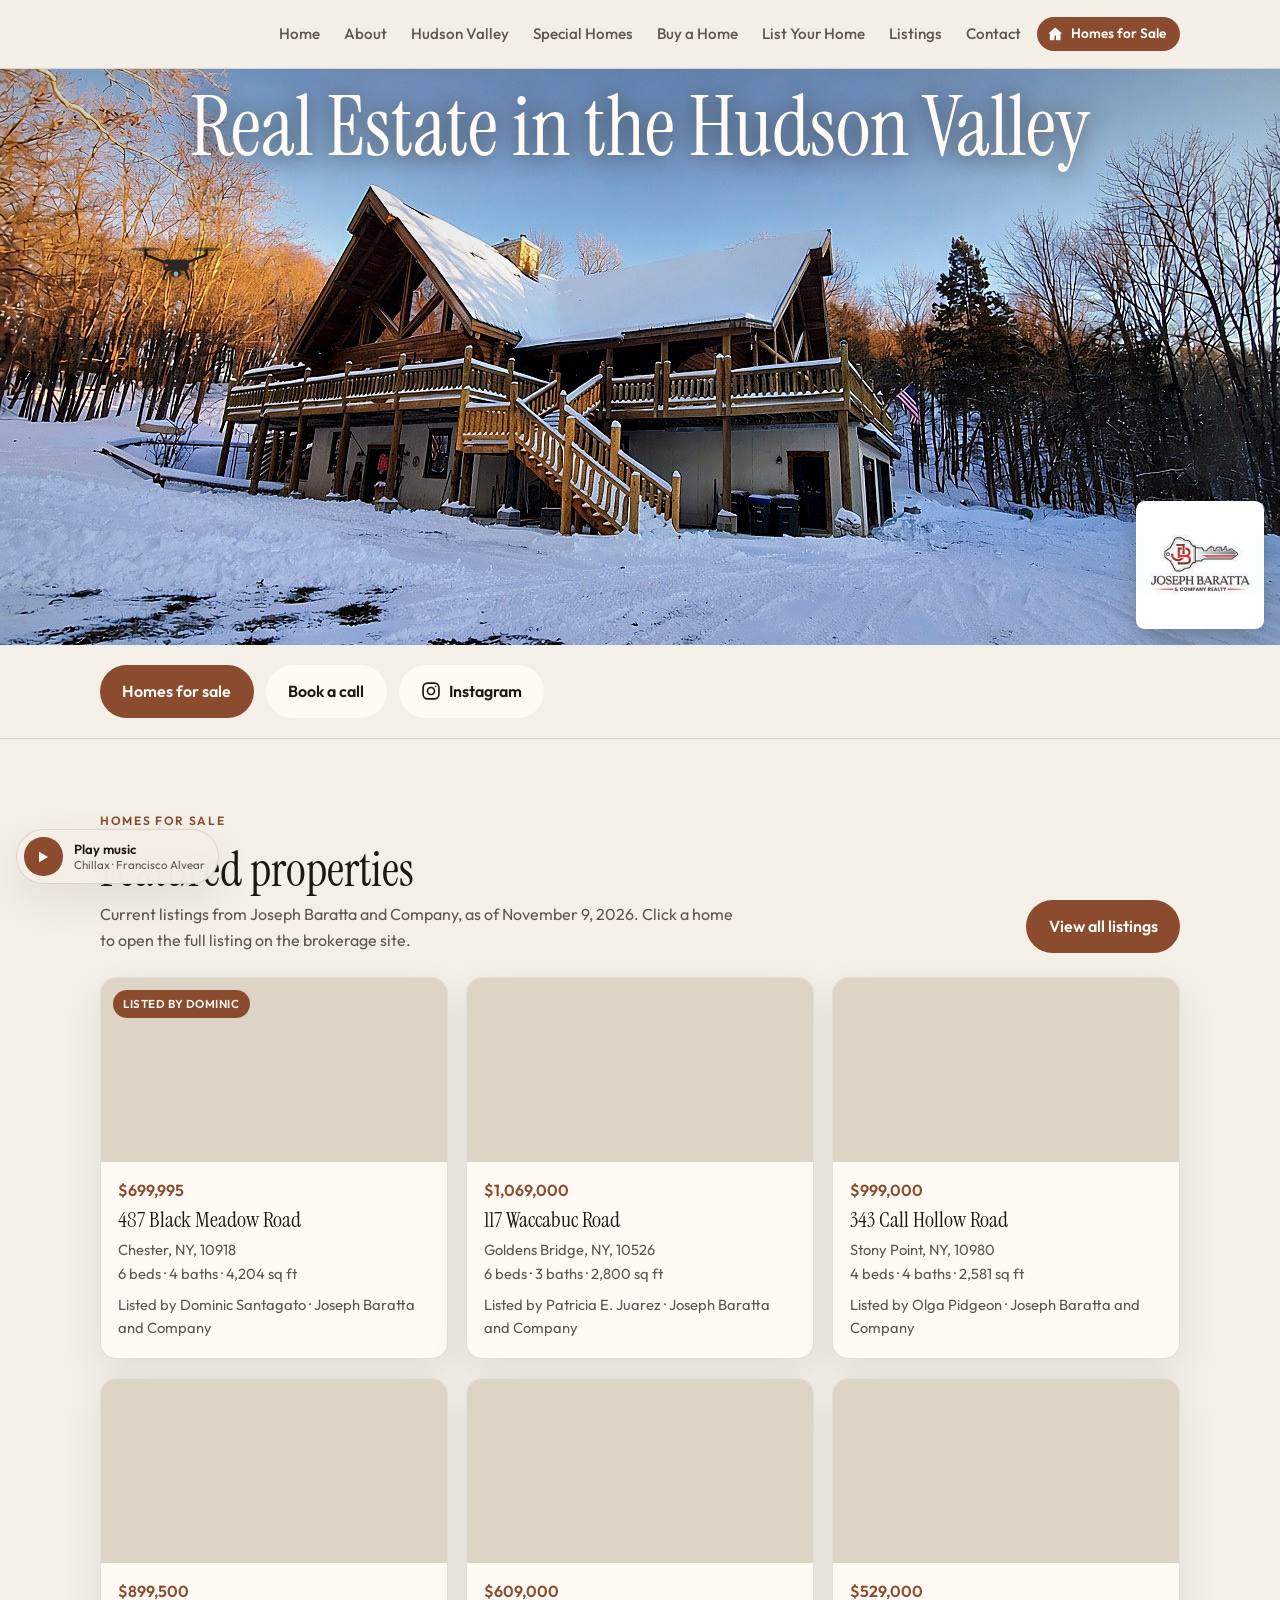
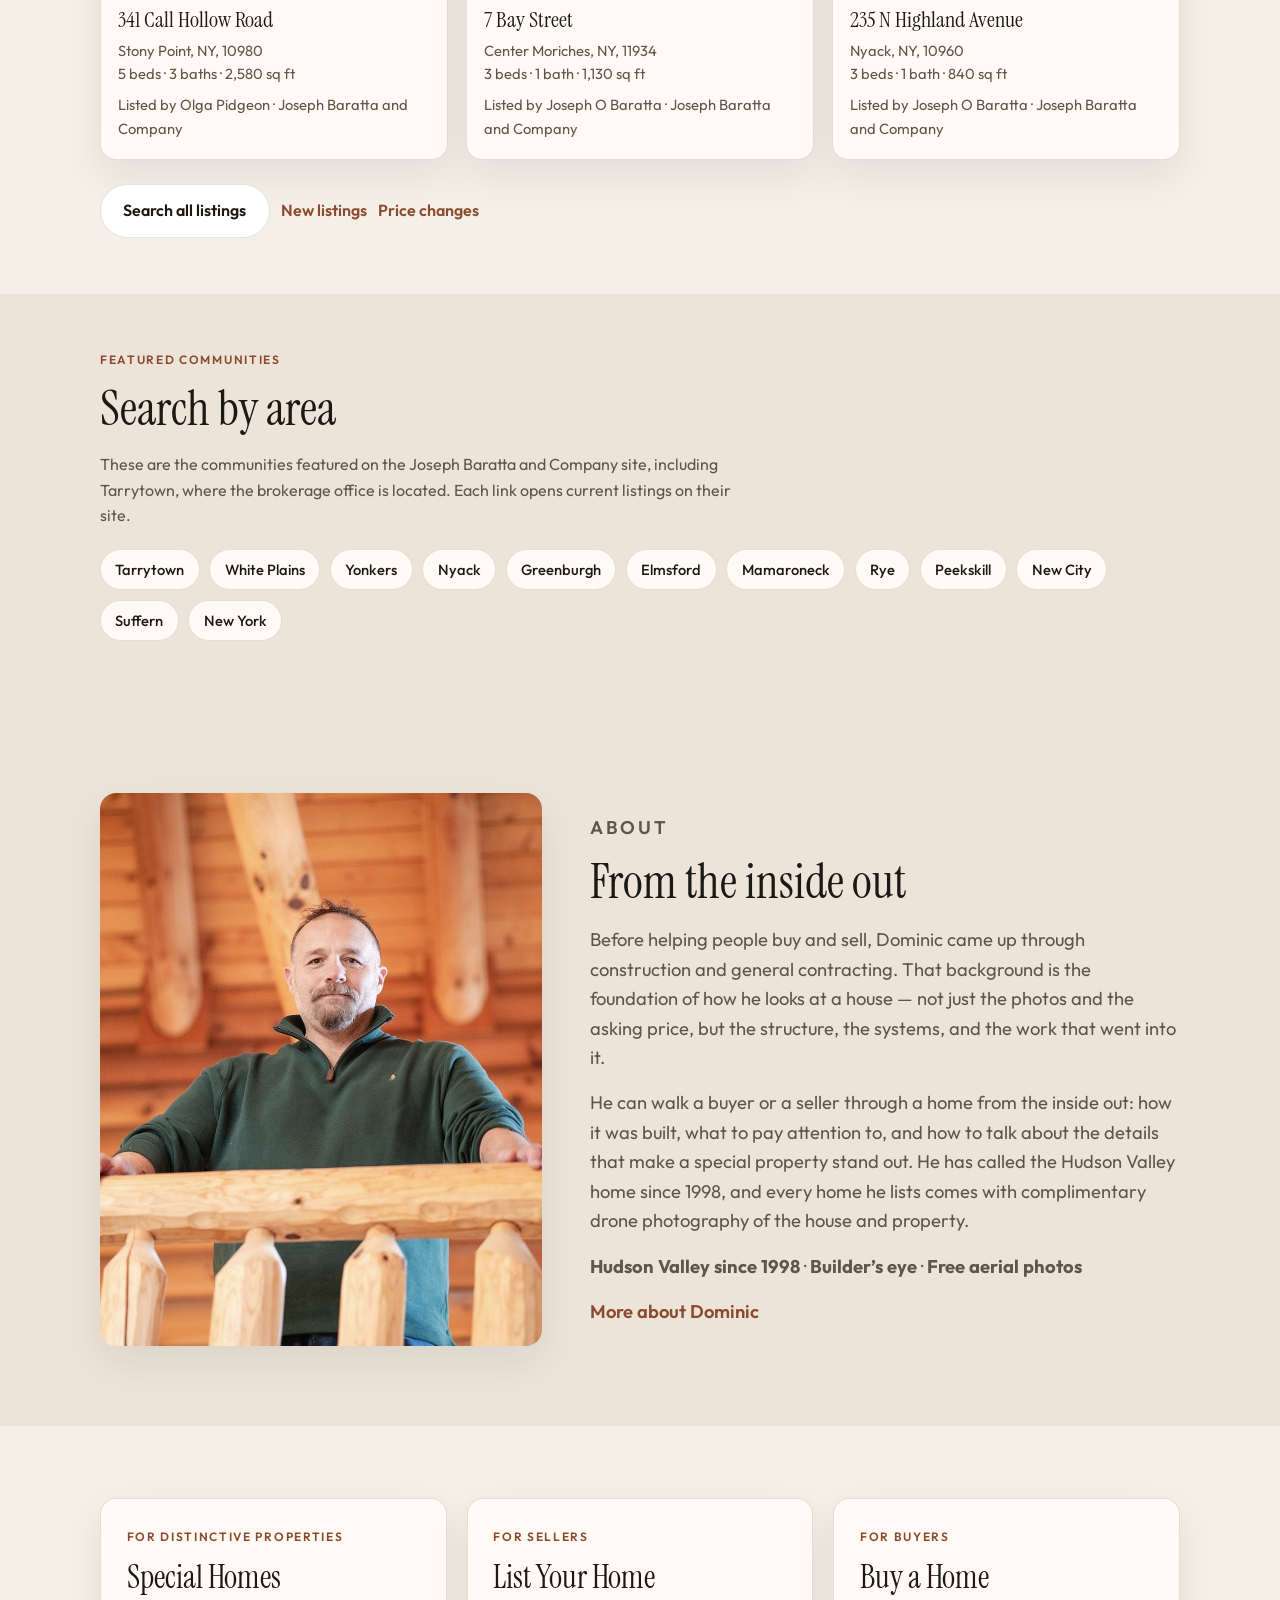
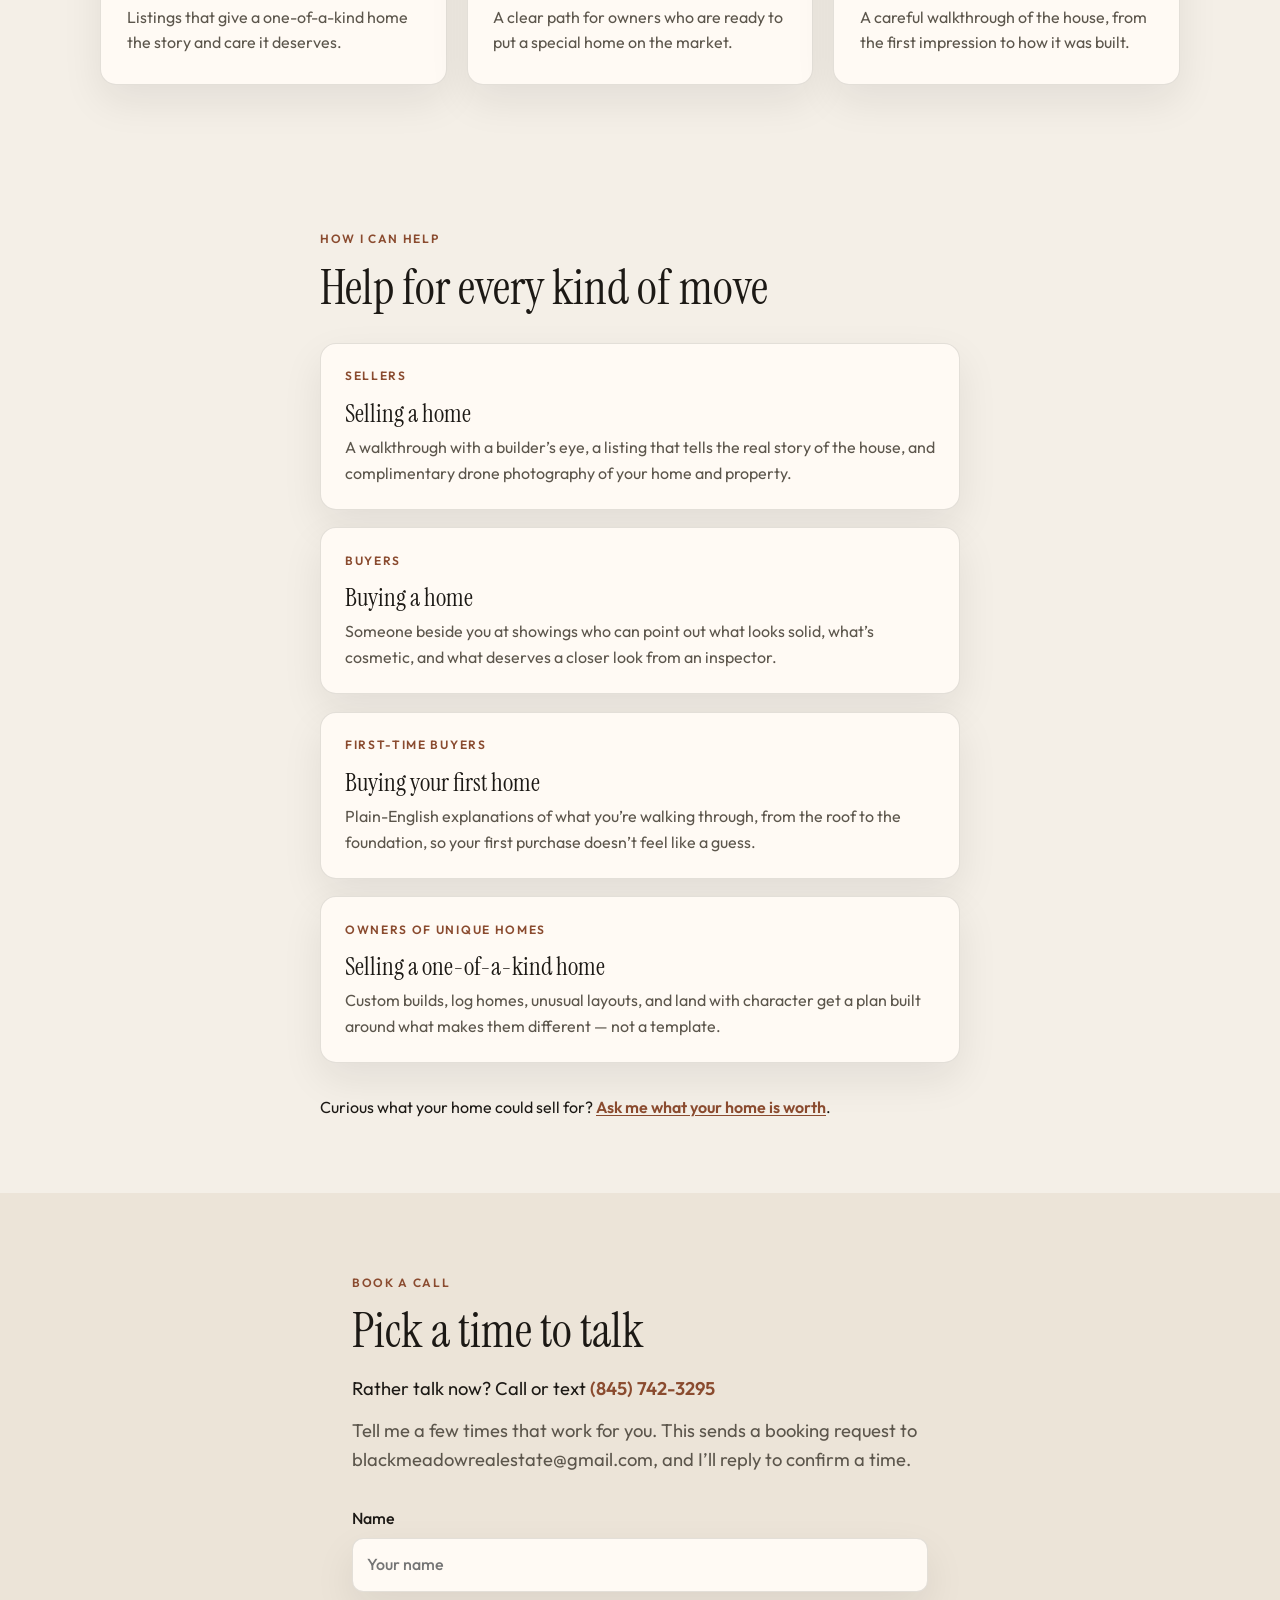
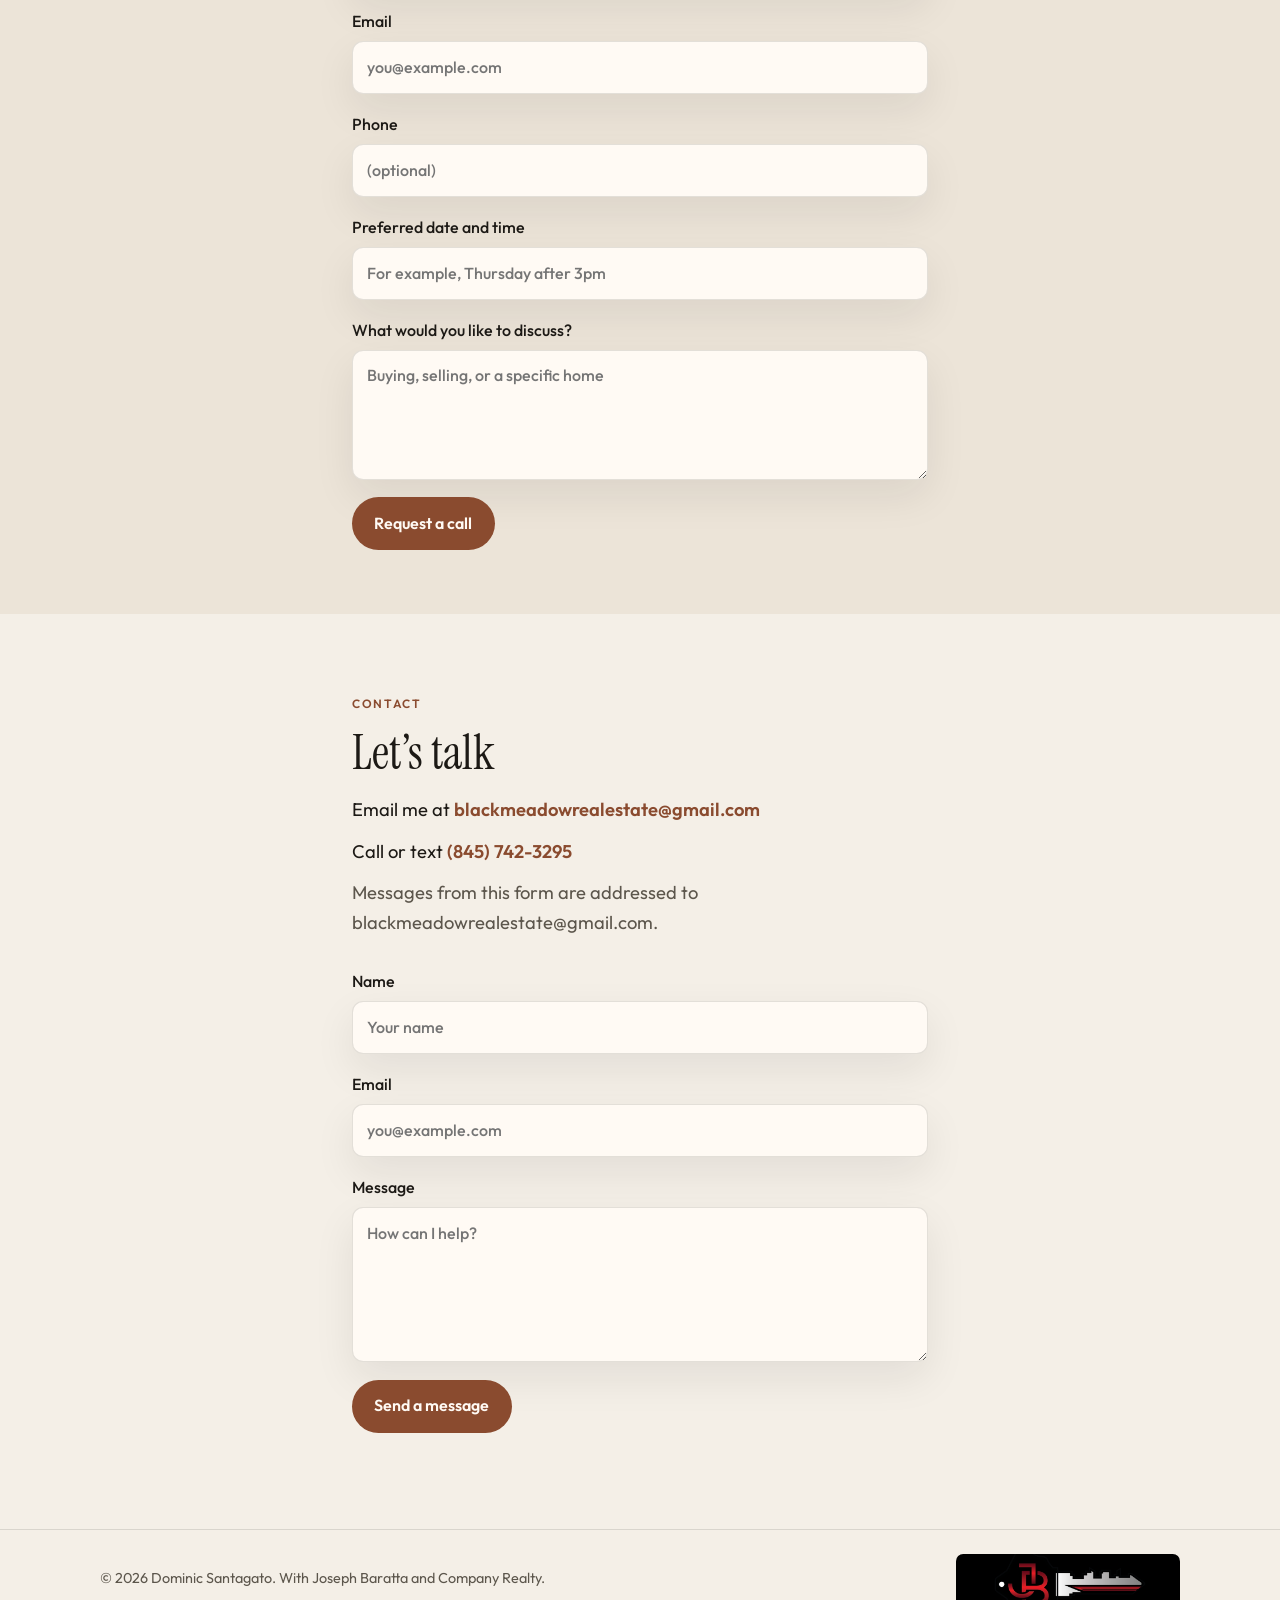
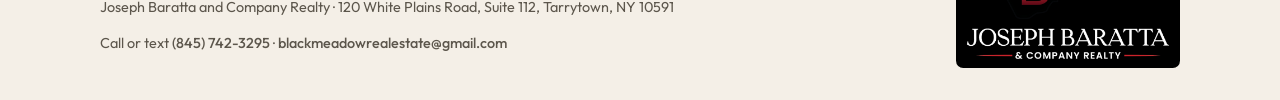
==== commit 6fb7824c: "Drone buzzes around homepage hero and links to aerial drone page" ====
--- a/index.html
+++ b/index.html
@@ -41,8 +41,8 @@
       <div class="hero-media" role="img" aria-label="A snow-covered house with a wraparound wooden deck in the woods"></div>
       <div class="hero-shade"></div>
       <h1 class="hero-sky-title">Real Estate in the Hudson Valley</h1>
-      <div class="hero-drone" aria-hidden="true">
-        <svg viewBox="0 0 120 60" width="96" height="48">
+      <a class="hero-drone" href="aerial-drone.html" aria-label="Complimentary aerial drone footage when you list with me" title="Complimentary aerial drone footage">
+        <svg viewBox="0 0 120 60" width="96" height="48" aria-hidden="true">
           <g fill="none" stroke="#1c1915" stroke-width="3" stroke-linecap="round">
             <line x1="22" y1="16" x2="48" y2="26"/><line x1="98" y1="16" x2="72" y2="26"/>
             <line x1="22" y1="16" x2="22" y2="10"/><line x1="98" y1="16" x2="98" y2="10"/>
@@ -56,7 +56,7 @@
           <line x1="48" y1="36" x2="44" y2="46" stroke="#1c1915" stroke-width="2.5" stroke-linecap="round"/>
           <line x1="72" y1="36" x2="76" y2="46" stroke="#1c1915" stroke-width="2.5" stroke-linecap="round"/>
         </svg>
-      </div>
+      </a>
       <img class="broker-key" src="brand/baratta-key.png" width="188" height="188" alt="Joseph Baratta and Company Realty key logo">
     </section>
 
--- a/styles.css
+++ b/styles.css
@@ -995,27 +995,47 @@
 
 .visit-count { font-size:.85rem; opacity:.8; margin-top:.25rem; }
 
-/* Homepage drone flyover */
+/* Homepage drone: buzzes around the hero photo, links to aerial-drone.html */
 .hero-drone {
   position: absolute;
-  top: 7.5rem;
-  left: 0;
-  z-index: 2;
-  pointer-events: none;
-  animation: drone-fly 16s linear infinite;
-  will-change: transform;
-}
-.hero-drone svg { display: block; animation: drone-bob 2.2s ease-in-out infinite; filter: drop-shadow(0 4px 4px rgba(0,0,0,.25)); }
-.hero-drone .rotor { transform-box: fill-box; transform-origin: center; animation: drone-rotor .12s linear infinite; }
+  top: 30%;
+  left: 10%;
+  z-index: 3;
+  display: block;
+  cursor: pointer;
+  animation: drone-wander 22s ease-in-out infinite;
+}
+.hero-drone:focus-visible { outline: 2px solid #fff; outline-offset: 4px; border-radius: 8px; }
+.hero-drone svg { display: block; animation: drone-buzz .45s ease-in-out infinite alternate; filter: drop-shadow(0 4px 4px rgba(0,0,0,.25)); transition: transform .2s; }
+.hero-drone:hover svg { animation-play-state: paused; transform: scale(1.12); }
+.hero-drone:hover { animation-play-state: paused; }
+.hero-drone .rotor { transform-box: fill-box; transform-origin: center; animation: drone-rotor .1s linear infinite; }
 .hero-drone .drone-light { animation: drone-blink 1s steps(2, start) infinite; }
-@keyframes drone-fly {
-  0%   { transform: translateX(-140px) rotate(4deg); }
-  45%  { transform: translateX(45vw) translateY(-14px) rotate(3deg); }
-  55%  { transform: translateX(55vw) translateY(-14px) rotate(3deg); }
-  100% { transform: translateX(calc(100vw + 140px)) rotate(4deg); }
-}
-@keyframes drone-bob { 0%,100% { transform: translateY(0); } 50% { transform: translateY(-6px); } }
+@keyframes drone-wander {
+  0%   { left: 8%;  top: 32%; transform: rotate(-4deg); }
+  8%   { left: 22%; top: 24%; transform: rotate(6deg); }
+  14%  { left: 18%; top: 44%; transform: rotate(-8deg); }
+  22%  { left: 38%; top: 30%; transform: rotate(5deg); }
+  28%  { left: 34%; top: 26%; transform: rotate(-3deg); }
+  36%  { left: 56%; top: 40%; transform: rotate(8deg); }
+  42%  { left: 62%; top: 22%; transform: rotate(-6deg); }
+  50%  { left: 78%; top: 34%; transform: rotate(7deg); }
+  56%  { left: 70%; top: 50%; transform: rotate(-5deg); }
+  63%  { left: 84%; top: 26%; transform: rotate(4deg); }
+  70%  { left: 60%; top: 30%; transform: rotate(-9deg); }
+  78%  { left: 44%; top: 46%; transform: rotate(6deg); }
+  85%  { left: 30%; top: 22%; transform: rotate(-4deg); }
+  92%  { left: 14%; top: 40%; transform: rotate(5deg); }
+  100% { left: 8%;  top: 32%; transform: rotate(-4deg); }
+}
+@keyframes drone-buzz {
+  0%   { transform: translate(0, 0); }
+  25%  { transform: translate(2px, -3px); }
+  50%  { transform: translate(-2px, -6px); }
+  75%  { transform: translate(3px, -2px); }
+  100% { transform: translate(-1px, -5px); }
+}
 @keyframes drone-rotor { 0% { transform: scaleX(1); } 50% { transform: scaleX(.25); } 100% { transform: scaleX(1); } }
 @keyframes drone-blink { to { visibility: hidden; } }
-@media (max-width: 640px) { .hero-drone { top: 9rem; } .hero-drone svg { width: 72px; height: 36px; } }
-@media (prefers-reduced-motion: reduce) { .hero-drone { display: none; } }
+@media (max-width: 640px) { .hero-drone svg { width: 72px; height: 36px; } }
+@media (prefers-reduced-motion: reduce) { .hero-drone, .hero-drone svg, .hero-drone .rotor { animation: none; } }
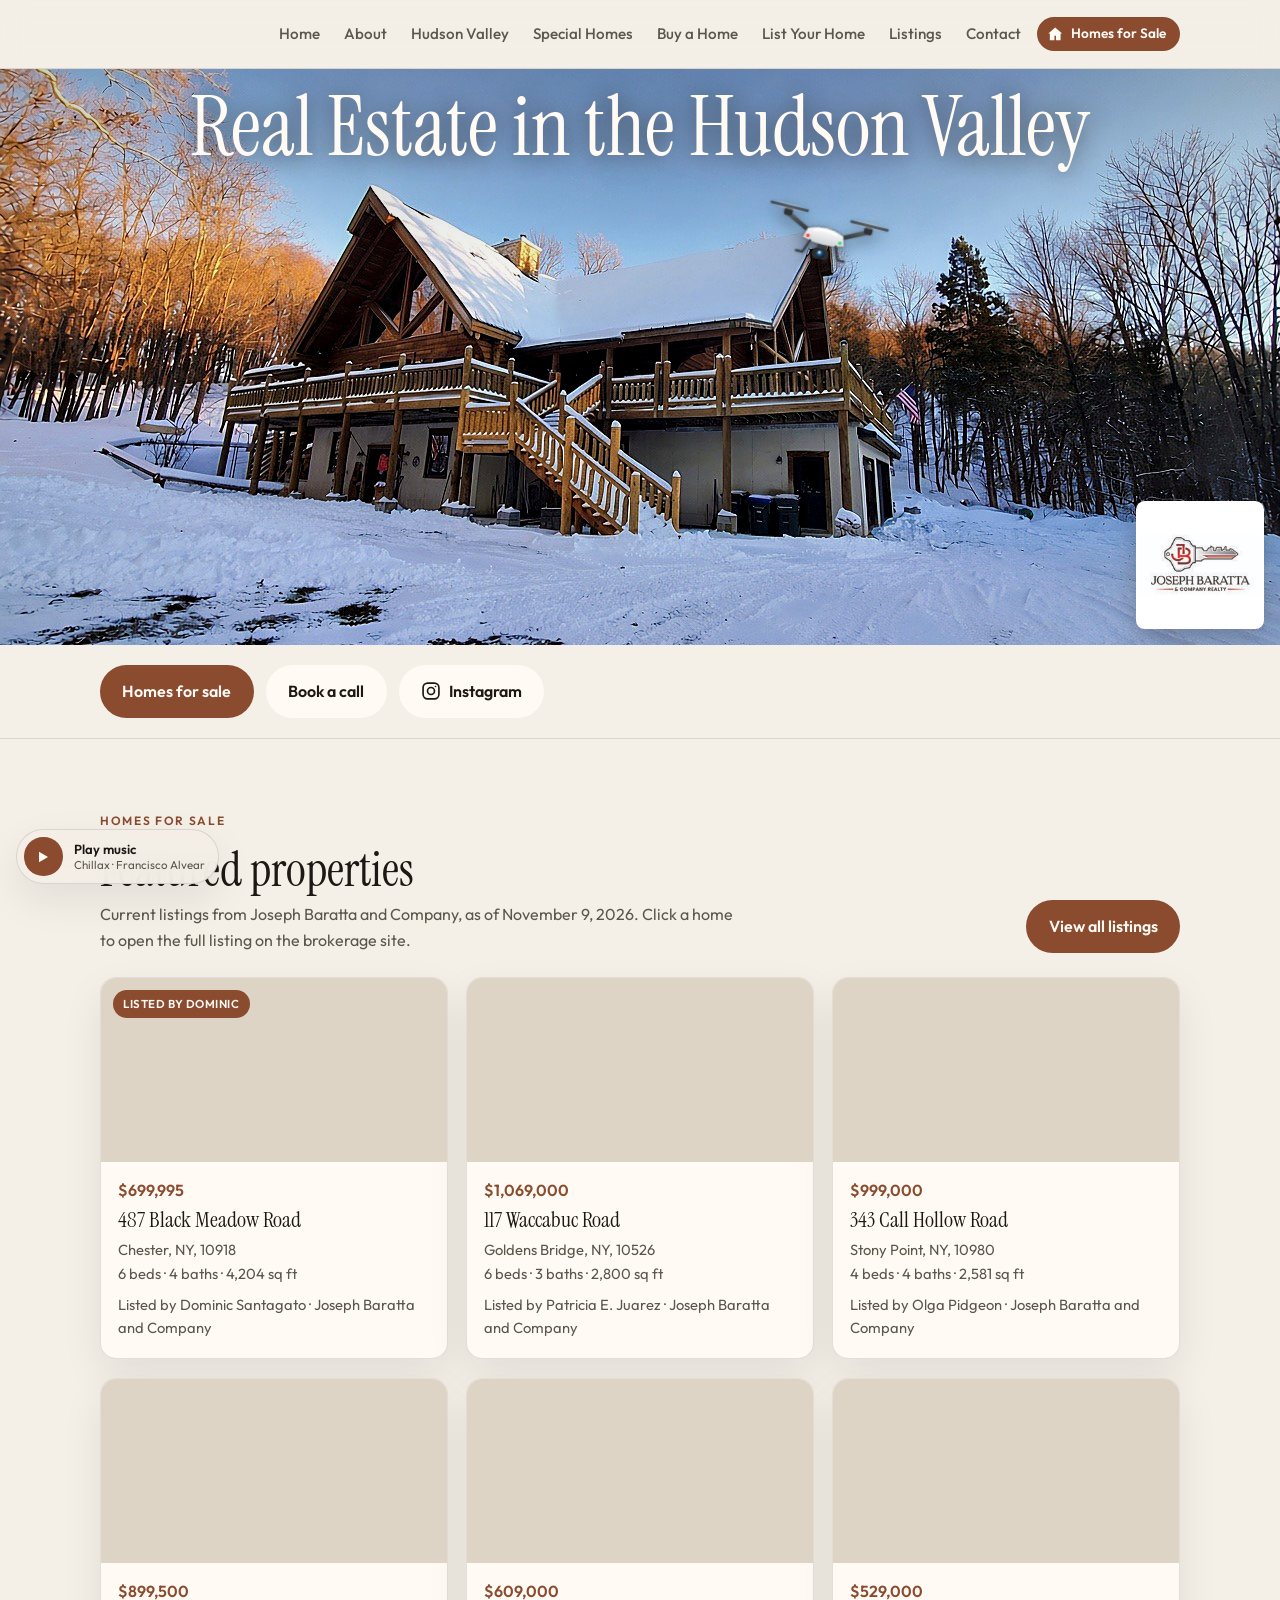
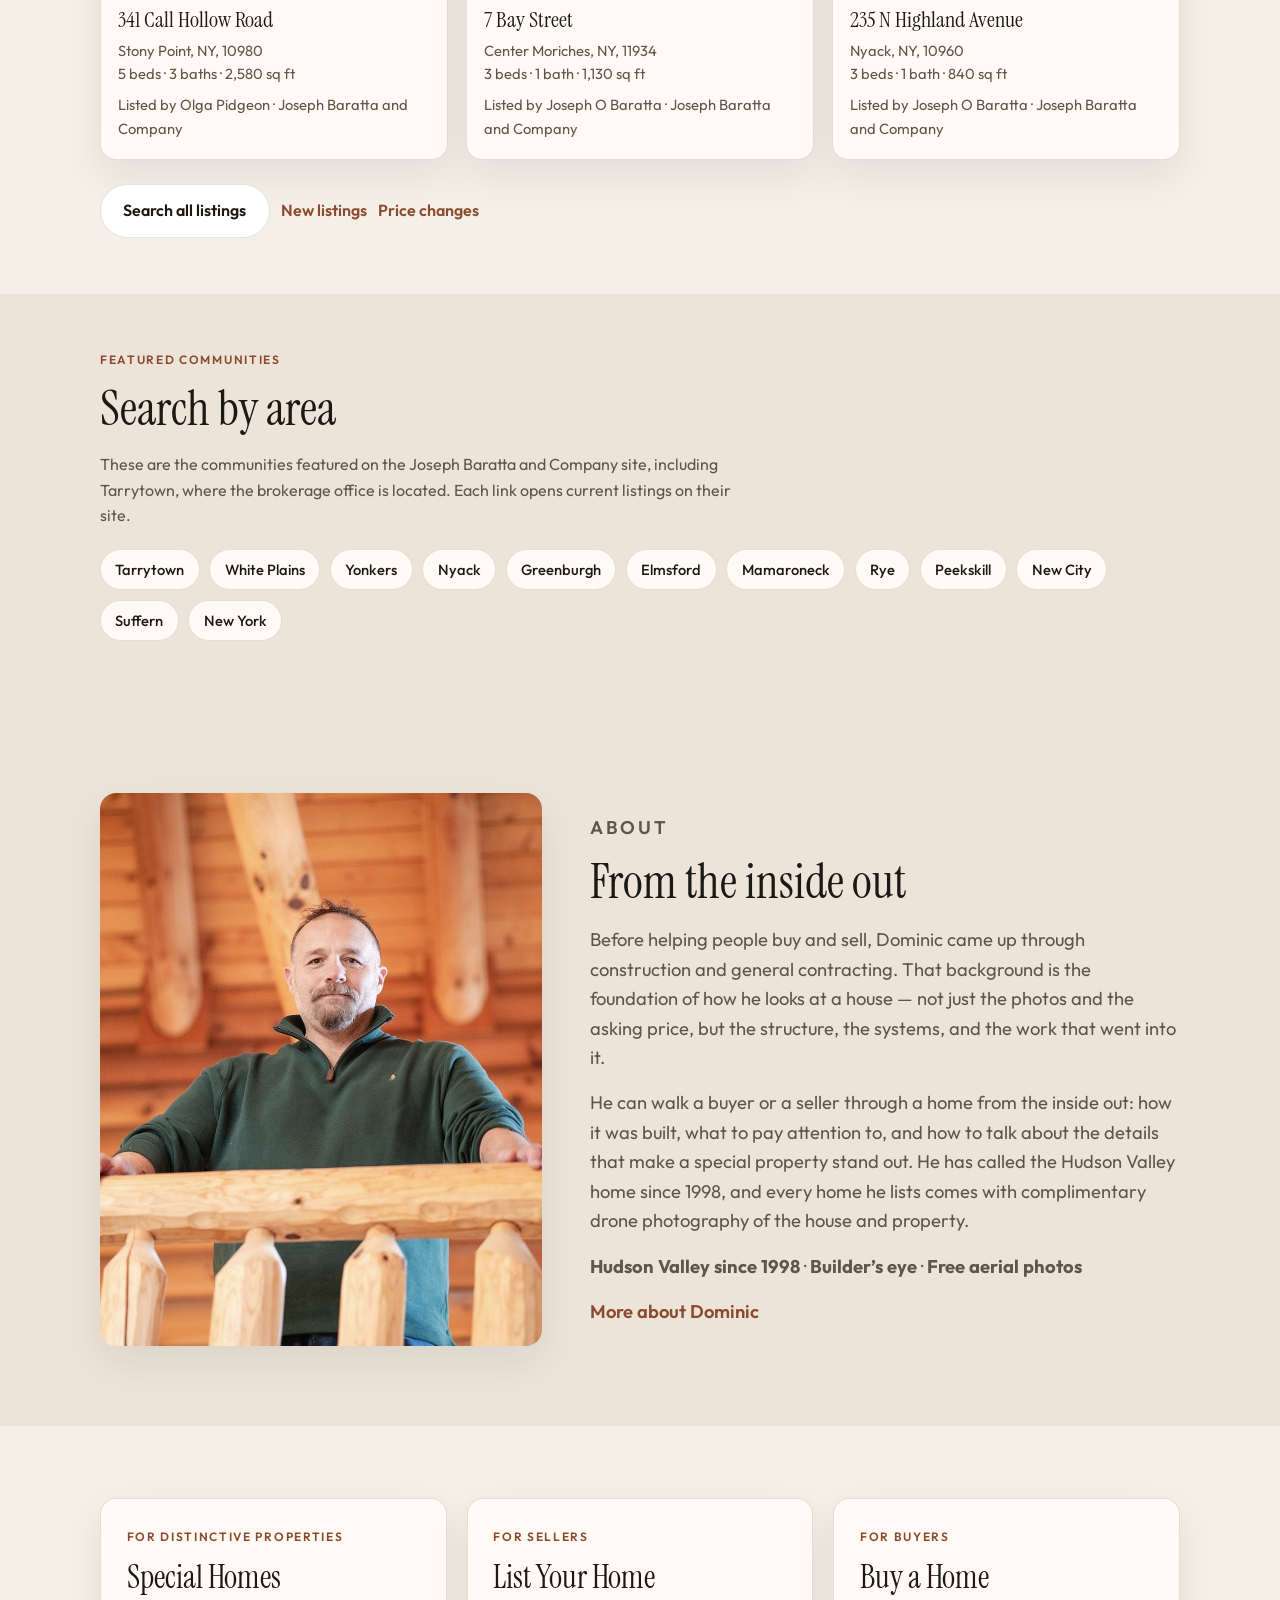
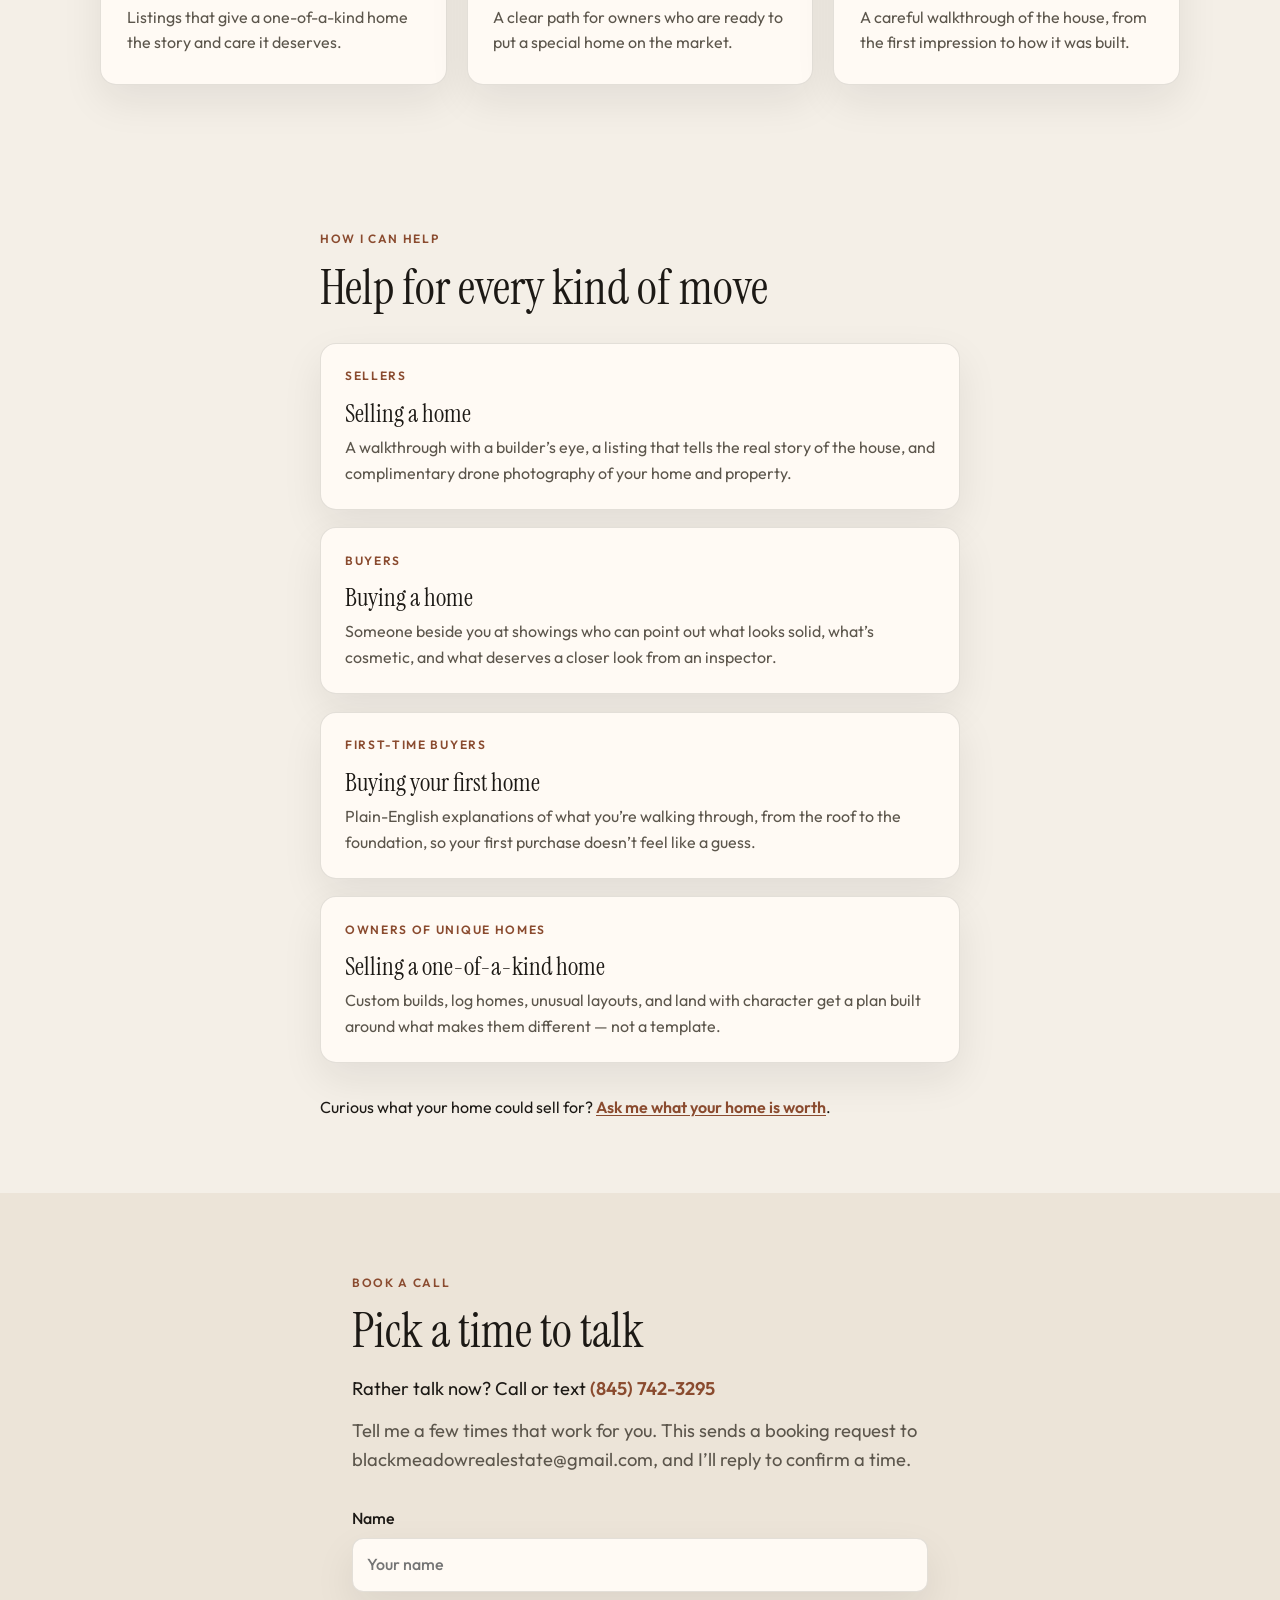
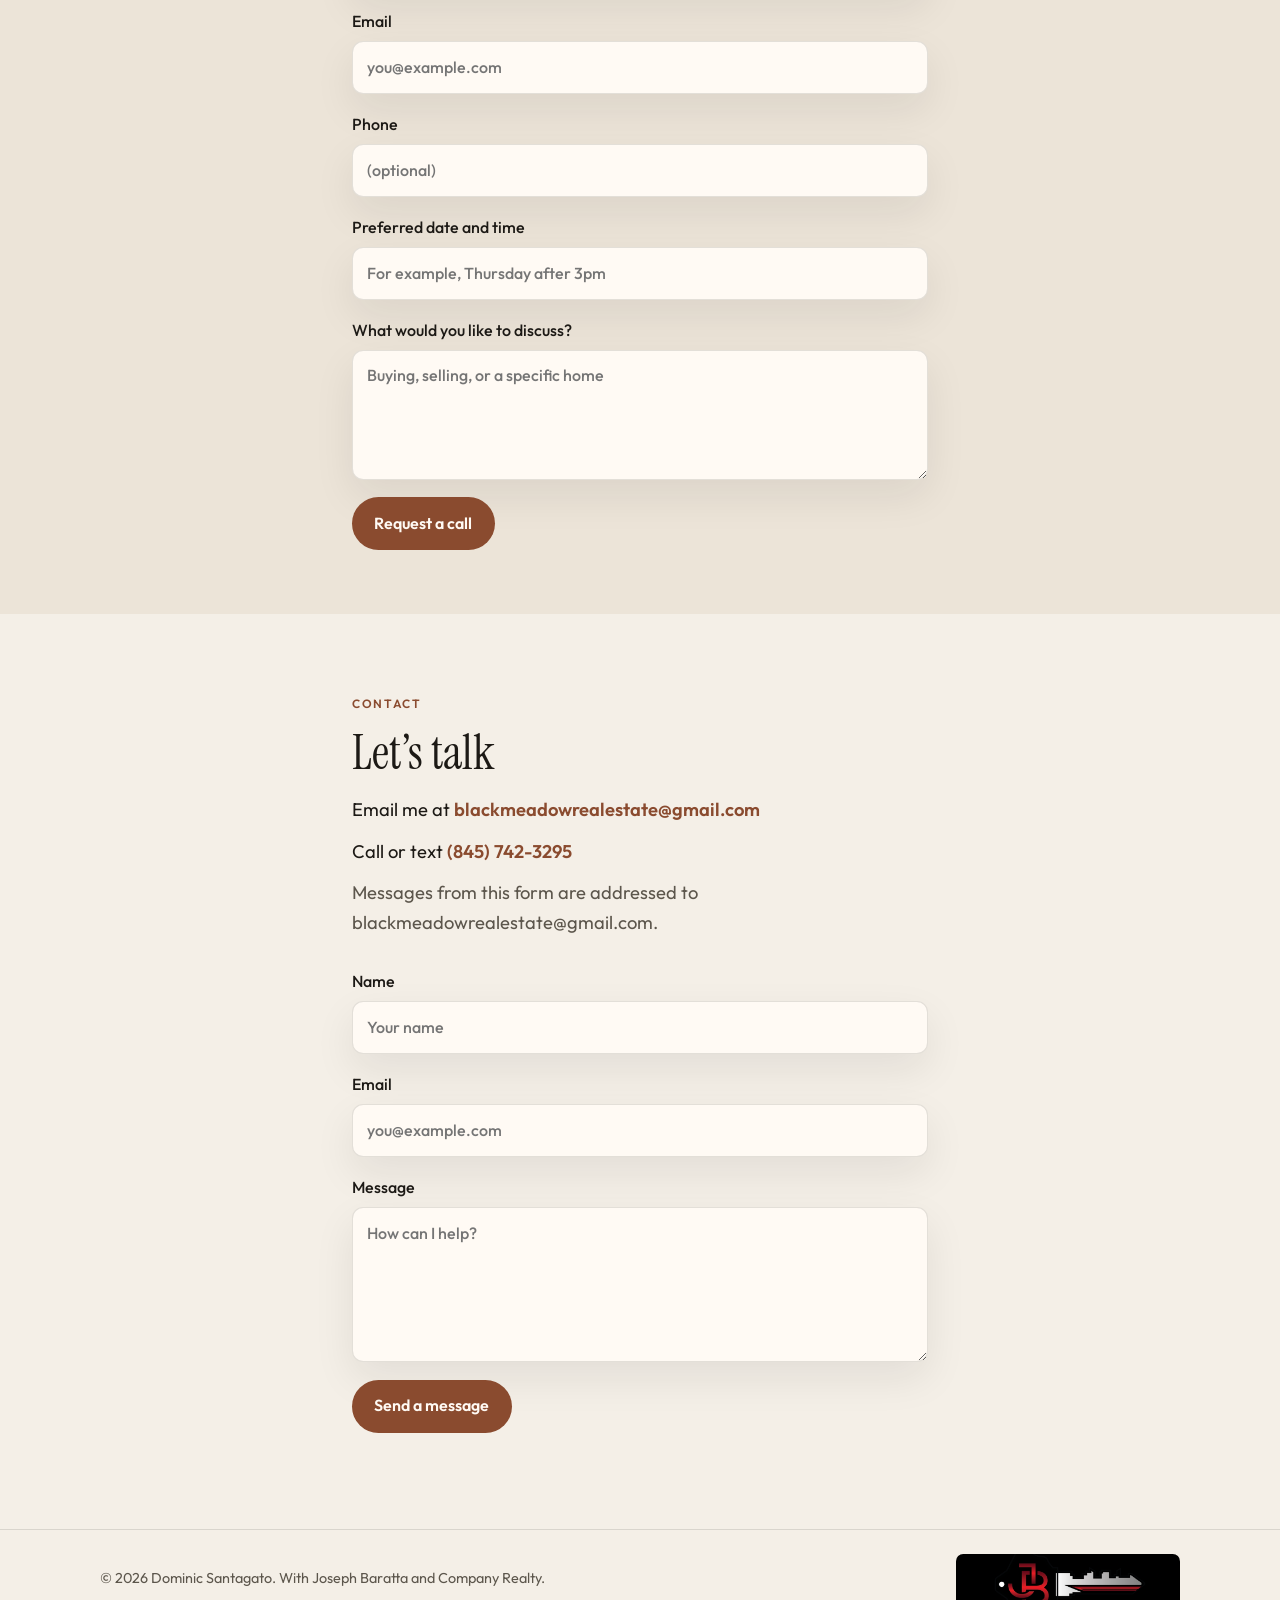
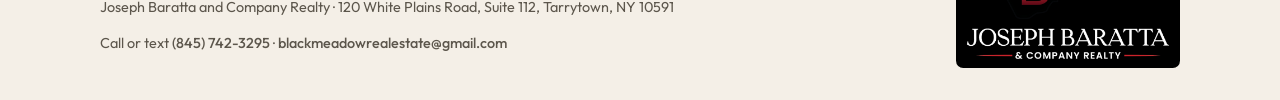
==== commit cbf31a80: "Upgrade homepage drone: new design and smooth flight" ====
--- a/index.html
+++ b/index.html
@@ -41,21 +41,38 @@
       <div class="hero-media" role="img" aria-label="A snow-covered house with a wraparound wooden deck in the woods"></div>
       <div class="hero-shade"></div>
       <h1 class="hero-sky-title">Real Estate in the Hudson Valley</h1>
-      <a class="hero-drone" href="aerial-drone.html" aria-label="Complimentary aerial drone footage when you list with me" title="Complimentary aerial drone footage">
-        <svg viewBox="0 0 120 60" width="96" height="48" aria-hidden="true">
-          <g fill="none" stroke="#1c1915" stroke-width="3" stroke-linecap="round">
-            <line x1="22" y1="16" x2="48" y2="26"/><line x1="98" y1="16" x2="72" y2="26"/>
-            <line x1="22" y1="16" x2="22" y2="10"/><line x1="98" y1="16" x2="98" y2="10"/>
-          </g>
-          <ellipse class="rotor" cx="22" cy="9" rx="18" ry="2.5" fill="#1c1915" opacity=".55"/>
-          <ellipse class="rotor" cx="98" cy="9" rx="18" ry="2.5" fill="#1c1915" opacity=".55"/>
-          <rect x="44" y="22" width="32" height="14" rx="5" fill="#2b2722"/>
-          <rect x="54" y="36" width="12" height="7" rx="2" fill="#2b2722"/>
-          <circle cx="60" cy="40" r="3" fill="#7fb3d5"/>
-          <circle class="drone-light" cx="48" cy="29" r="1.8" fill="#e74c3c"/>
-          <line x1="48" y1="36" x2="44" y2="46" stroke="#1c1915" stroke-width="2.5" stroke-linecap="round"/>
-          <line x1="72" y1="36" x2="76" y2="46" stroke="#1c1915" stroke-width="2.5" stroke-linecap="round"/>
-        </svg>
+      <a class="hero-drone" href="aerial-drone.html" aria-label="Complimentary aerial drone footage when you list with me">
+        <span class="drone-body">
+          <svg viewBox="0 0 160 84" width="132" height="69" aria-hidden="true">
+            <defs>
+              <linearGradient id="dg-shell" x1="0" y1="0" x2="0" y2="1"><stop offset="0" stop-color="#ffffff"/><stop offset="1" stop-color="#cfd3d6"/></linearGradient>
+              <linearGradient id="dg-arm" x1="0" y1="0" x2="0" y2="1"><stop offset="0" stop-color="#5a5f63"/><stop offset="1" stop-color="#2f3336"/></linearGradient>
+              <radialGradient id="dg-lens" cx=".35" cy=".35" r=".7"><stop offset="0" stop-color="#9fd3ff"/><stop offset=".45" stop-color="#1f4f7a"/><stop offset="1" stop-color="#0c1a26"/></radialGradient>
+              <radialGradient id="dg-blur" cx=".5" cy=".5" r=".5"><stop offset="0" stop-color="#fff" stop-opacity=".55"/><stop offset=".7" stop-color="#fff" stop-opacity=".18"/><stop offset="1" stop-color="#fff" stop-opacity="0"/></radialGradient>
+            </defs>
+            <g stroke="url(#dg-arm)" stroke-width="5" stroke-linecap="round">
+              <line x1="30" y1="22" x2="62" y2="38"/><line x1="130" y1="22" x2="98" y2="38"/>
+            </g>
+            <g fill="#2f3336"><rect x="25" y="16" width="10" height="9" rx="2.5"/><rect x="125" y="16" width="10" height="9" rx="2.5"/></g>
+            <ellipse cx="30" cy="14" rx="27" ry="5" fill="url(#dg-blur)"/>
+            <ellipse cx="130" cy="14" rx="27" ry="5" fill="url(#dg-blur)"/>
+            <g class="prop"><rect x="6" y="12.6" width="48" height="2.8" rx="1.4" fill="#2f3336" opacity=".75"/></g>
+            <g class="prop prop-b"><rect x="106" y="12.6" width="48" height="2.8" rx="1.4" fill="#2f3336" opacity=".75"/></g>
+            <path d="M58 34 Q80 24 102 34 L106 46 Q80 54 54 46 Z" fill="url(#dg-shell)" stroke="#9aa1a6" stroke-width="1"/>
+            <path d="M66 35 Q80 30 94 35" fill="none" stroke="#ffffff" stroke-width="2" stroke-linecap="round" opacity=".9"/>
+            <circle class="nav-light nav-red" cx="60" cy="43" r="2.2" fill="#ff4b3e"/>
+            <circle class="nav-light nav-green" cx="100" cy="43" r="2.2" fill="#3ee07a"/>
+            <rect x="74" y="50" width="12" height="6" rx="2" fill="#3a3f43"/>
+            <rect x="70" y="55" width="20" height="13" rx="5" fill="#2b2f32"/>
+            <circle cx="80" cy="61.5" r="5" fill="url(#dg-lens)"/>
+            <circle cx="78.4" cy="59.8" r="1.3" fill="#fff" opacity=".8"/>
+            <g stroke="#3a3f43" stroke-width="2.5" stroke-linecap="round" fill="none">
+              <path d="M64 48 L58 64 L50 64"/><path d="M96 48 L102 64 L110 64"/>
+            </g>
+          </svg>
+        </span>
+        <span class="drone-shadow" aria-hidden="true"></span>
+        <span class="drone-tip">Complimentary aerial footage <span aria-hidden="true">&rarr;</span></span>
       </a>
       <img class="broker-key" src="brand/baratta-key.png" width="188" height="188" alt="Joseph Baratta and Company Realty key logo">
     </section>
@@ -254,5 +271,45 @@
   (function(){var el=document.getElementById('visit-count');if(!el)return;
   fetch('https://domsellsforyou.goatcounter.com/counter/TOTAL.json').then(function(r){return r.ok?r.json():null}).then(function(d){if(d&&d.count){el.textContent='Site visits: '+d.count;el.hidden=false;}}).catch(function(){});})();
   </script>
+<script>
+(function () {
+  var d = document.querySelector('.hero-drone');
+  if (!d) return;
+  var hero = d.closest('.hero');
+  var reduce = window.matchMedia('(prefers-reduced-motion: reduce)');
+  if (reduce.matches) return;
+  d.classList.add('is-flying');
+  var t0 = performance.now(), last = t0, x = 0.3, y = 0.3, px = x, py = y, vx = 0, tilt = 0;
+  var hover = false, visible = true, slow = 1;
+  d.addEventListener('mouseenter', function () { hover = true; });
+  d.addEventListener('mouseleave', function () { hover = false; });
+  d.addEventListener('focus', function () { hover = true; });
+  d.addEventListener('blur', function () { hover = false; });
+  if ('IntersectionObserver' in window) {
+    new IntersectionObserver(function (e) { visible = e[0].isIntersecting; }).observe(hero);
+  }
+  function frame(now) {
+    var dt = Math.min(0.05, (now - last) / 1000); last = now;
+    slow += ((hover ? 0.08 : 1) - slow) * Math.min(1, dt * 4);
+    var t = (window.__droneT = (window.__droneT || 0) + dt * slow);
+    if (visible && !document.hidden) {
+      var w = hero.clientWidth, h = hero.clientHeight;
+      var tx = 0.5 + 0.38 * Math.sin(t * 0.32) + 0.07 * Math.sin(t * 0.83 + 1.3) + 0.03 * Math.sin(t * 1.9);
+      var ty = 0.19 + 0.05 * Math.sin(t * 0.37 + 0.6) + 0.035 * Math.sin(t * 0.93 + 2.1) + 0.015 * Math.sin(t * 2.7);
+      x += (tx - x) * Math.min(1, dt * 2.2);
+      y += (ty - y) * Math.min(1, dt * 2.2);
+      var nvx = (x - px) / Math.max(dt, 0.001); px = x; py = y;
+      vx += (nvx - vx) * Math.min(1, dt * 3);
+      tilt += (Math.max(-14, Math.min(14, vx * 90)) - tilt) * Math.min(1, dt * 4);
+      var bw = d.offsetWidth, left = x * (w - bw), top = y * h;
+      d.style.transform = 'translate3d(' + left.toFixed(1) + 'px,' + top.toFixed(1) + 'px,0)';
+      d.style.setProperty('--tilt', tilt.toFixed(2) + 'deg');
+      d.classList.toggle('tip-left', x > 0.7);
+    }
+    requestAnimationFrame(frame);
+  }
+  requestAnimationFrame(frame);
+})();
+</script>
 </body>
 </html>
--- a/styles.css
+++ b/styles.css
@@ -995,47 +995,73 @@
 
 .visit-count { font-size:.85rem; opacity:.8; margin-top:.25rem; }
 
-/* Homepage drone: buzzes around the hero photo, links to aerial-drone.html */
+/* Homepage drone: smooth JS-driven flight, links to aerial-drone.html */
 .hero-drone {
   position: absolute;
-  top: 30%;
-  left: 10%;
+  top: 0;
+  left: 0;
   z-index: 3;
   display: block;
   cursor: pointer;
-  animation: drone-wander 22s ease-in-out infinite;
-}
-.hero-drone:focus-visible { outline: 2px solid #fff; outline-offset: 4px; border-radius: 8px; }
-.hero-drone svg { display: block; animation: drone-buzz .45s ease-in-out infinite alternate; filter: drop-shadow(0 4px 4px rgba(0,0,0,.25)); transition: transform .2s; }
-.hero-drone:hover svg { animation-play-state: paused; transform: scale(1.12); }
-.hero-drone:hover { animation-play-state: paused; }
-.hero-drone .rotor { transform-box: fill-box; transform-origin: center; animation: drone-rotor .1s linear infinite; }
-.hero-drone .drone-light { animation: drone-blink 1s steps(2, start) infinite; }
-@keyframes drone-wander {
-  0%   { left: 8%;  top: 32%; transform: rotate(-4deg); }
-  8%   { left: 22%; top: 24%; transform: rotate(6deg); }
-  14%  { left: 18%; top: 44%; transform: rotate(-8deg); }
-  22%  { left: 38%; top: 30%; transform: rotate(5deg); }
-  28%  { left: 34%; top: 26%; transform: rotate(-3deg); }
-  36%  { left: 56%; top: 40%; transform: rotate(8deg); }
-  42%  { left: 62%; top: 22%; transform: rotate(-6deg); }
-  50%  { left: 78%; top: 34%; transform: rotate(7deg); }
-  56%  { left: 70%; top: 50%; transform: rotate(-5deg); }
-  63%  { left: 84%; top: 26%; transform: rotate(4deg); }
-  70%  { left: 60%; top: 30%; transform: rotate(-9deg); }
-  78%  { left: 44%; top: 46%; transform: rotate(6deg); }
-  85%  { left: 30%; top: 22%; transform: rotate(-4deg); }
-  92%  { left: 14%; top: 40%; transform: rotate(5deg); }
-  100% { left: 8%;  top: 32%; transform: rotate(-4deg); }
-}
-@keyframes drone-buzz {
-  0%   { transform: translate(0, 0); }
-  25%  { transform: translate(2px, -3px); }
-  50%  { transform: translate(-2px, -6px); }
-  75%  { transform: translate(3px, -2px); }
-  100% { transform: translate(-1px, -5px); }
-}
-@keyframes drone-rotor { 0% { transform: scaleX(1); } 50% { transform: scaleX(.25); } 100% { transform: scaleX(1); } }
-@keyframes drone-blink { to { visibility: hidden; } }
-@media (max-width: 640px) { .hero-drone svg { width: 72px; height: 36px; } }
-@media (prefers-reduced-motion: reduce) { .hero-drone, .hero-drone svg, .hero-drone .rotor { animation: none; } }
+  text-decoration: none;
+  transform: translate3d(32vw, 9rem, 0);
+  will-change: transform;
+  -webkit-tap-highlight-color: transparent;
+}
+.hero-drone .drone-body {
+  display: block;
+  transform: rotate(var(--tilt, 0deg));
+  transition: transform .35s ease;
+}
+.hero-drone svg {
+  display: block;
+  filter: drop-shadow(0 6px 8px rgba(0,0,0,.35)) drop-shadow(0 0 1px rgba(0,0,0,.4));
+  animation: drone-hover 1.6s ease-in-out infinite alternate;
+  transition: transform .3s ease;
+}
+.hero-drone .prop { transform-box: fill-box; transform-origin: center; animation: drone-prop .09s linear infinite; }
+.hero-drone .prop-b { animation-duration: .1s; animation-direction: reverse; }
+.hero-drone .nav-red { animation: drone-blink 1.2s ease-in-out infinite; }
+.hero-drone .nav-green { animation: drone-blink 1.2s ease-in-out .6s infinite; }
+.hero-drone .drone-shadow {
+  display: block;
+  width: 60px; height: 8px;
+  margin: 2px auto 0;
+  border-radius: 50%;
+  background: radial-gradient(closest-side, rgba(0,0,0,.25), rgba(0,0,0,0));
+  animation: drone-shadow 1.6s ease-in-out infinite alternate;
+}
+.hero-drone .drone-tip {
+  position: absolute;
+  top: 50%;
+  left: calc(100% + 8px);
+  transform: translate(-4px, -50%);
+  white-space: nowrap;
+  padding: .4rem .75rem;
+  border-radius: 999px;
+  background: rgba(255,255,255,.95);
+  color: #1c1915;
+  font: 500 .85rem/1.2 "Outfit", system-ui, sans-serif;
+  box-shadow: 0 4px 14px rgba(0,0,0,.18);
+  opacity: 0;
+  pointer-events: none;
+  transition: opacity .25s ease, transform .25s ease;
+}
+.hero-drone.tip-left .drone-tip { left: auto; right: calc(100% + 8px); transform: translate(4px, -50%); }
+.hero-drone:hover .drone-tip,
+.hero-drone:focus-visible .drone-tip { opacity: 1; transform: translate(0, -50%); }
+.hero-drone:hover svg,
+.hero-drone:focus-visible svg { transform: scale(1.1); }
+.hero-drone:focus-visible { outline: none; }
+.hero-drone:focus-visible .drone-body { outline: 2px solid #fff; outline-offset: 6px; border-radius: 12px; }
+@keyframes drone-hover { from { transform: translateY(0); } to { transform: translateY(-5px); } }
+@keyframes drone-shadow { from { transform: scaleX(1); opacity: .9; } to { transform: scaleX(.8); opacity: .6; } }
+@keyframes drone-prop { from { transform: scaleX(1); } 50% { transform: scaleX(.18); } to { transform: scaleX(1); } }
+@keyframes drone-blink { 0%, 100% { opacity: 1; } 50% { opacity: .25; } }
+@media (max-width: 640px) {
+  .hero-drone svg { width: 92px; height: 48px; }
+  .hero-drone .drone-tip { display: none; }
+}
+@media (prefers-reduced-motion: reduce) {
+  .hero-drone svg, .hero-drone .prop, .hero-drone .drone-shadow, .hero-drone .nav-light { animation: none; }
+}
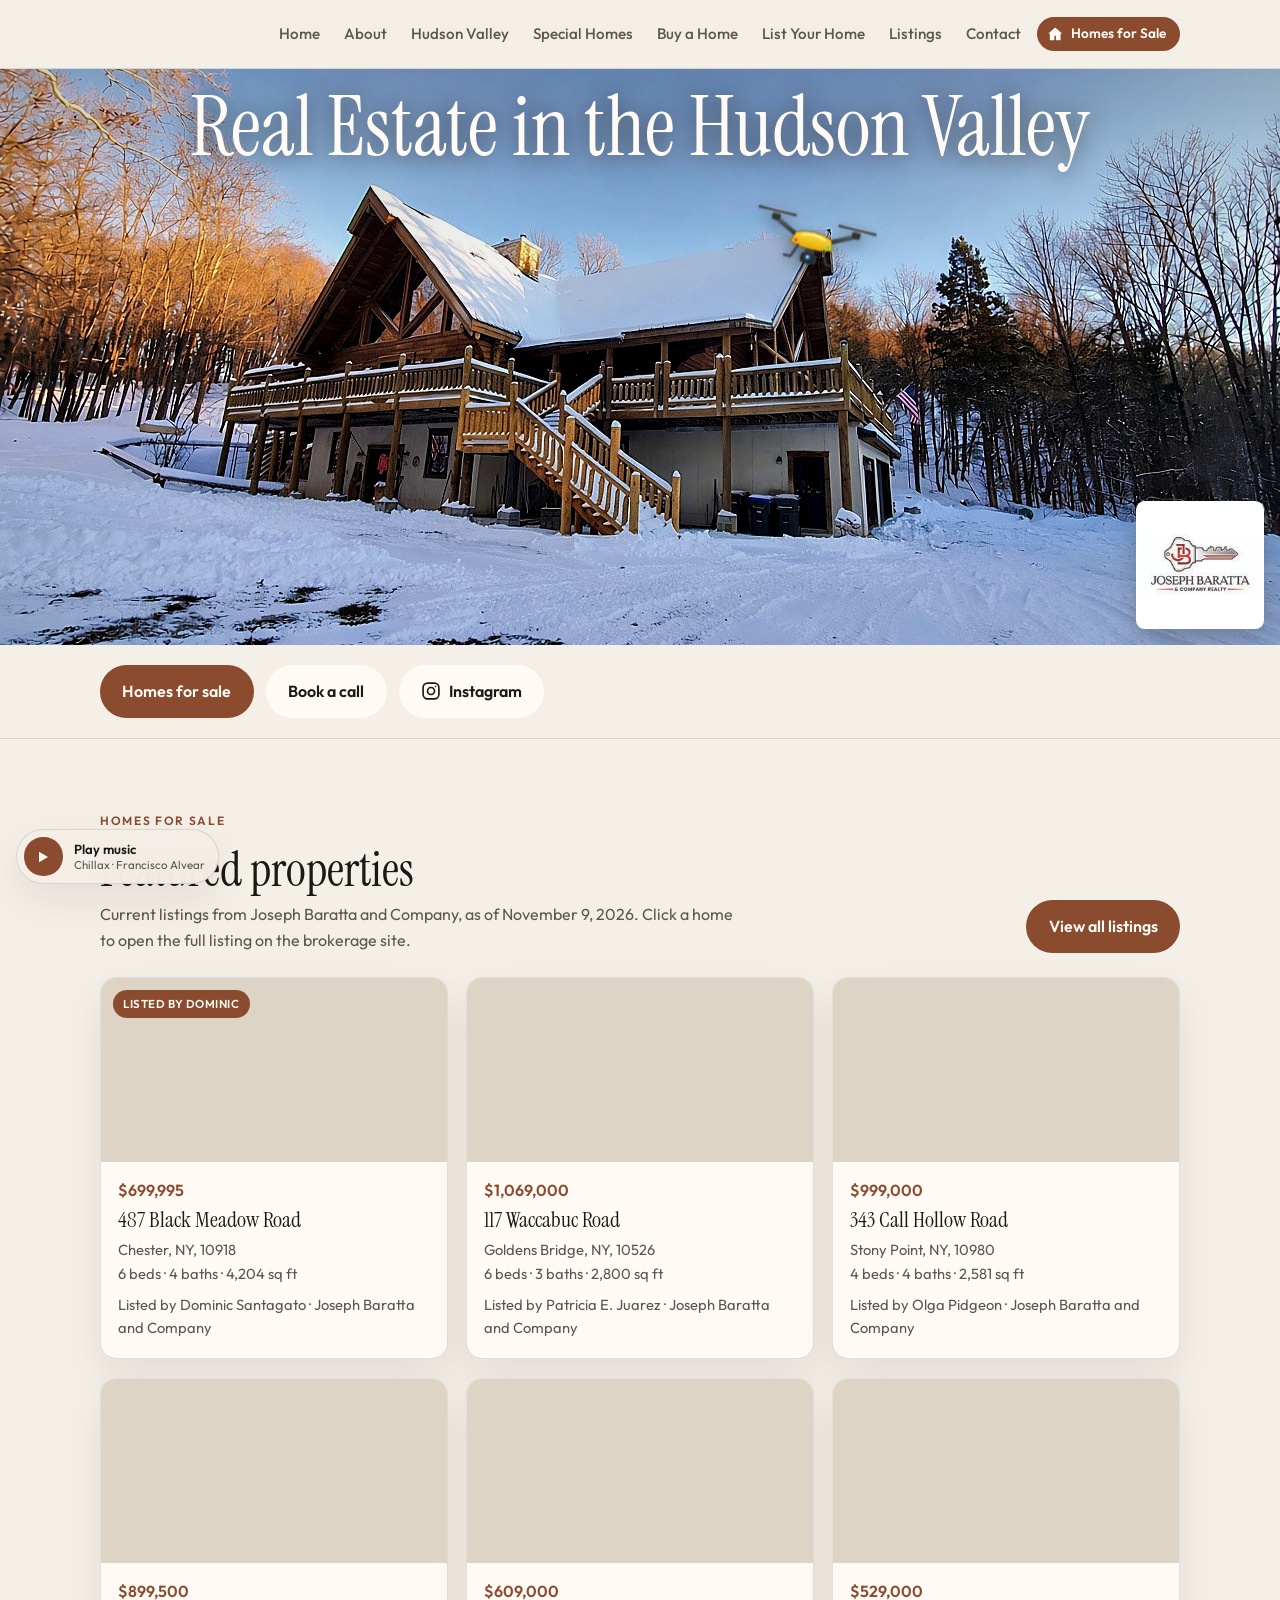
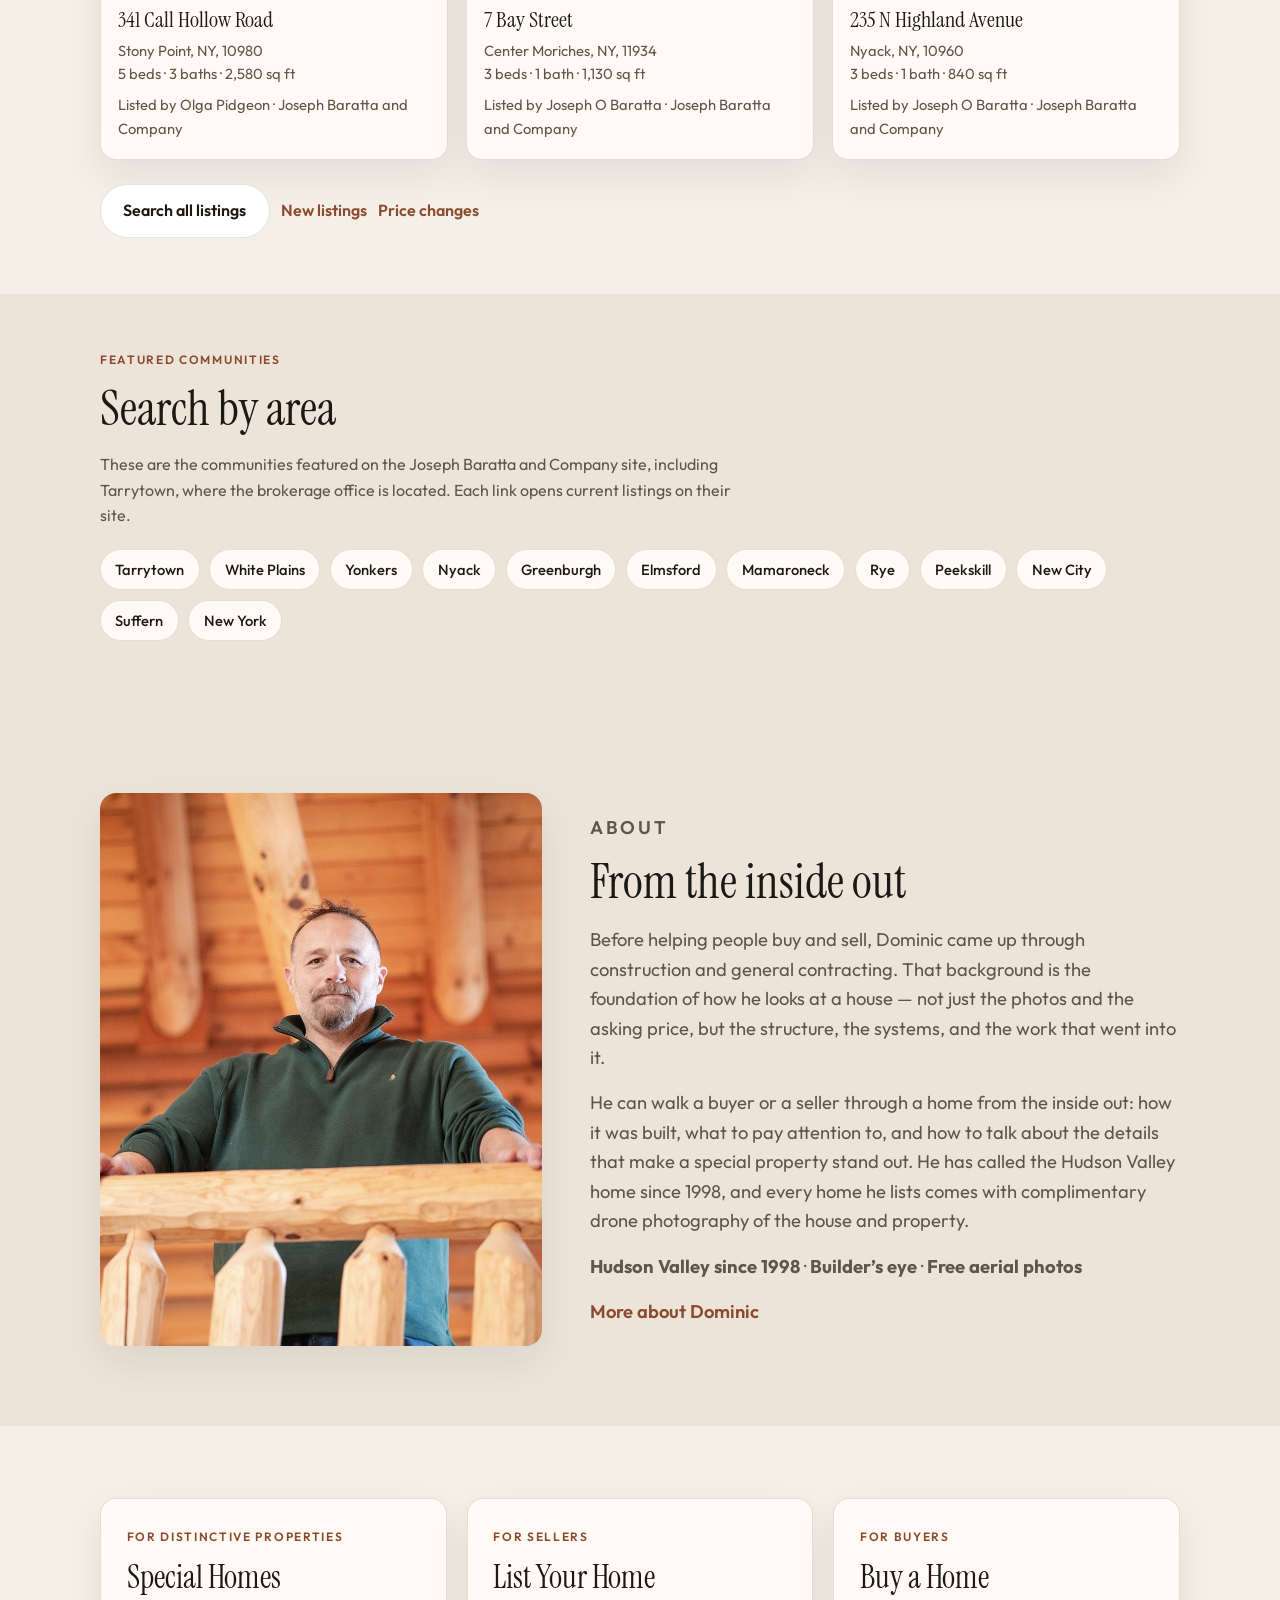
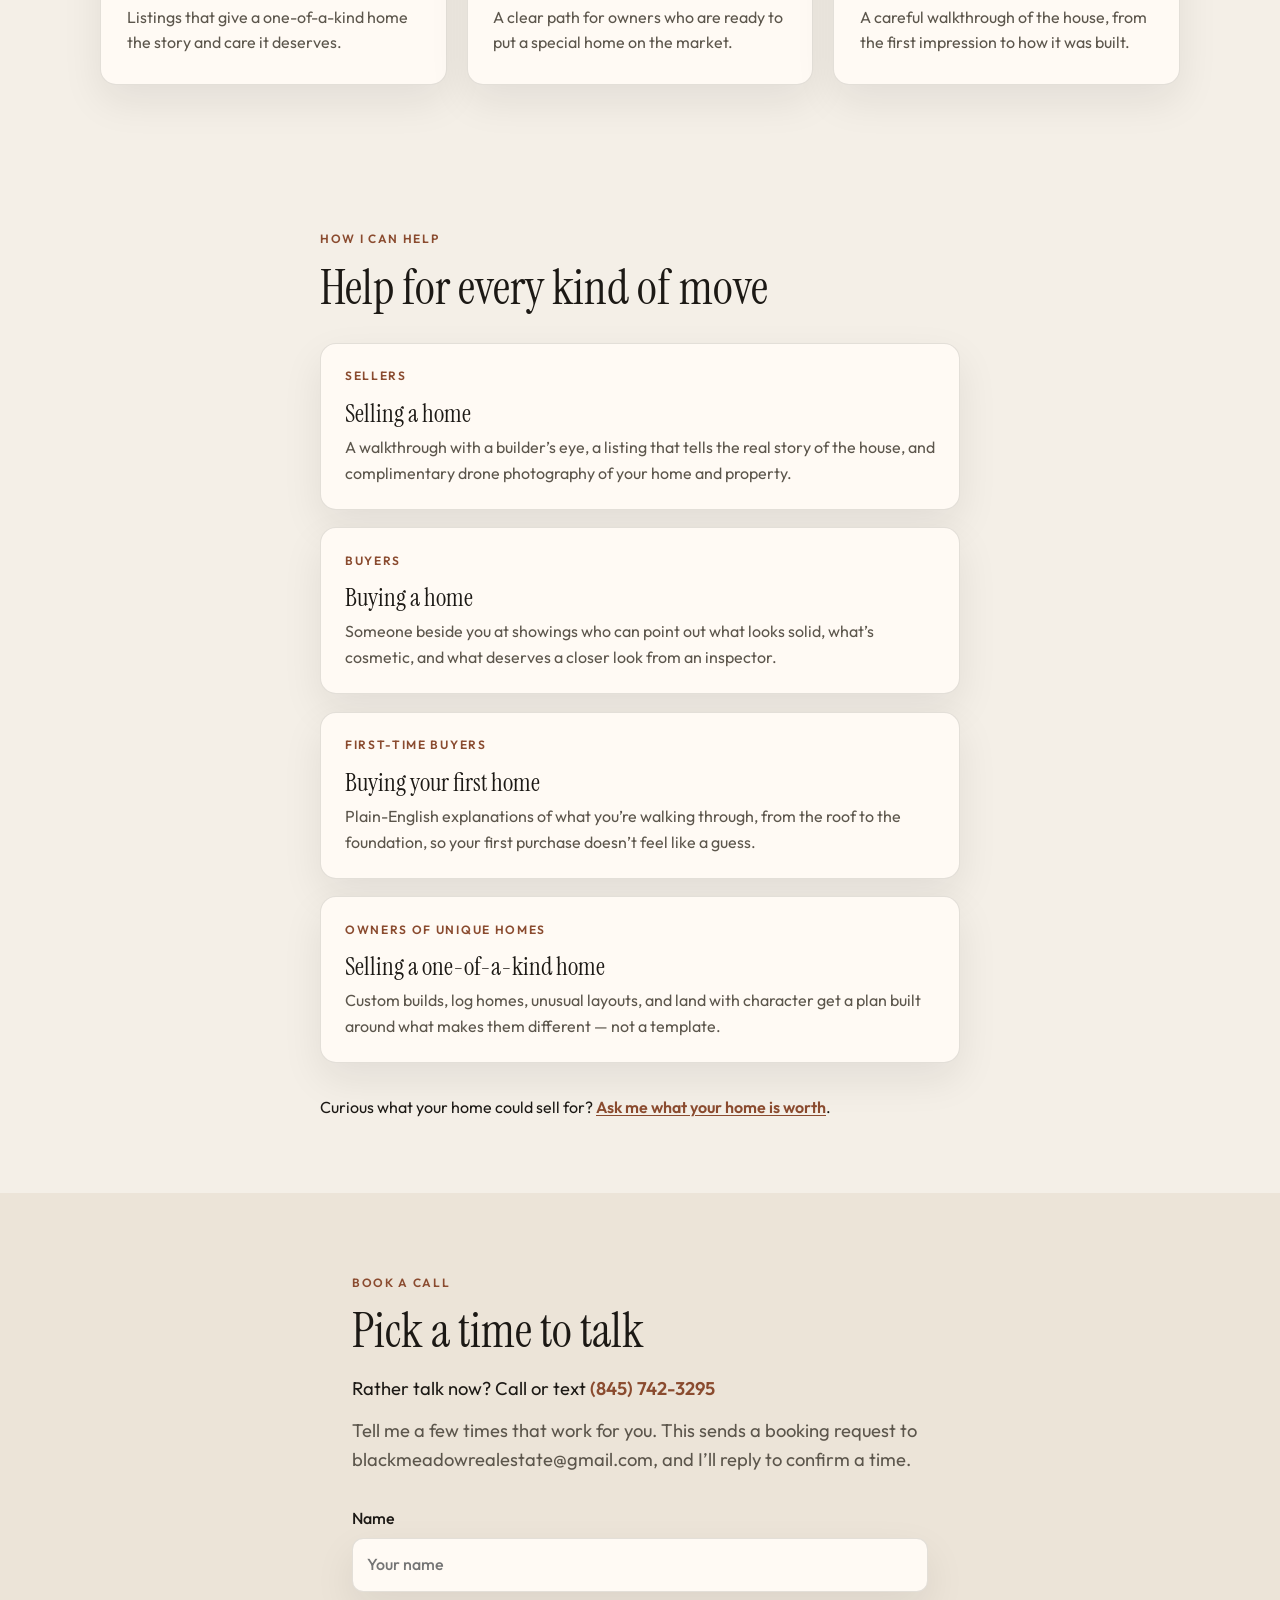
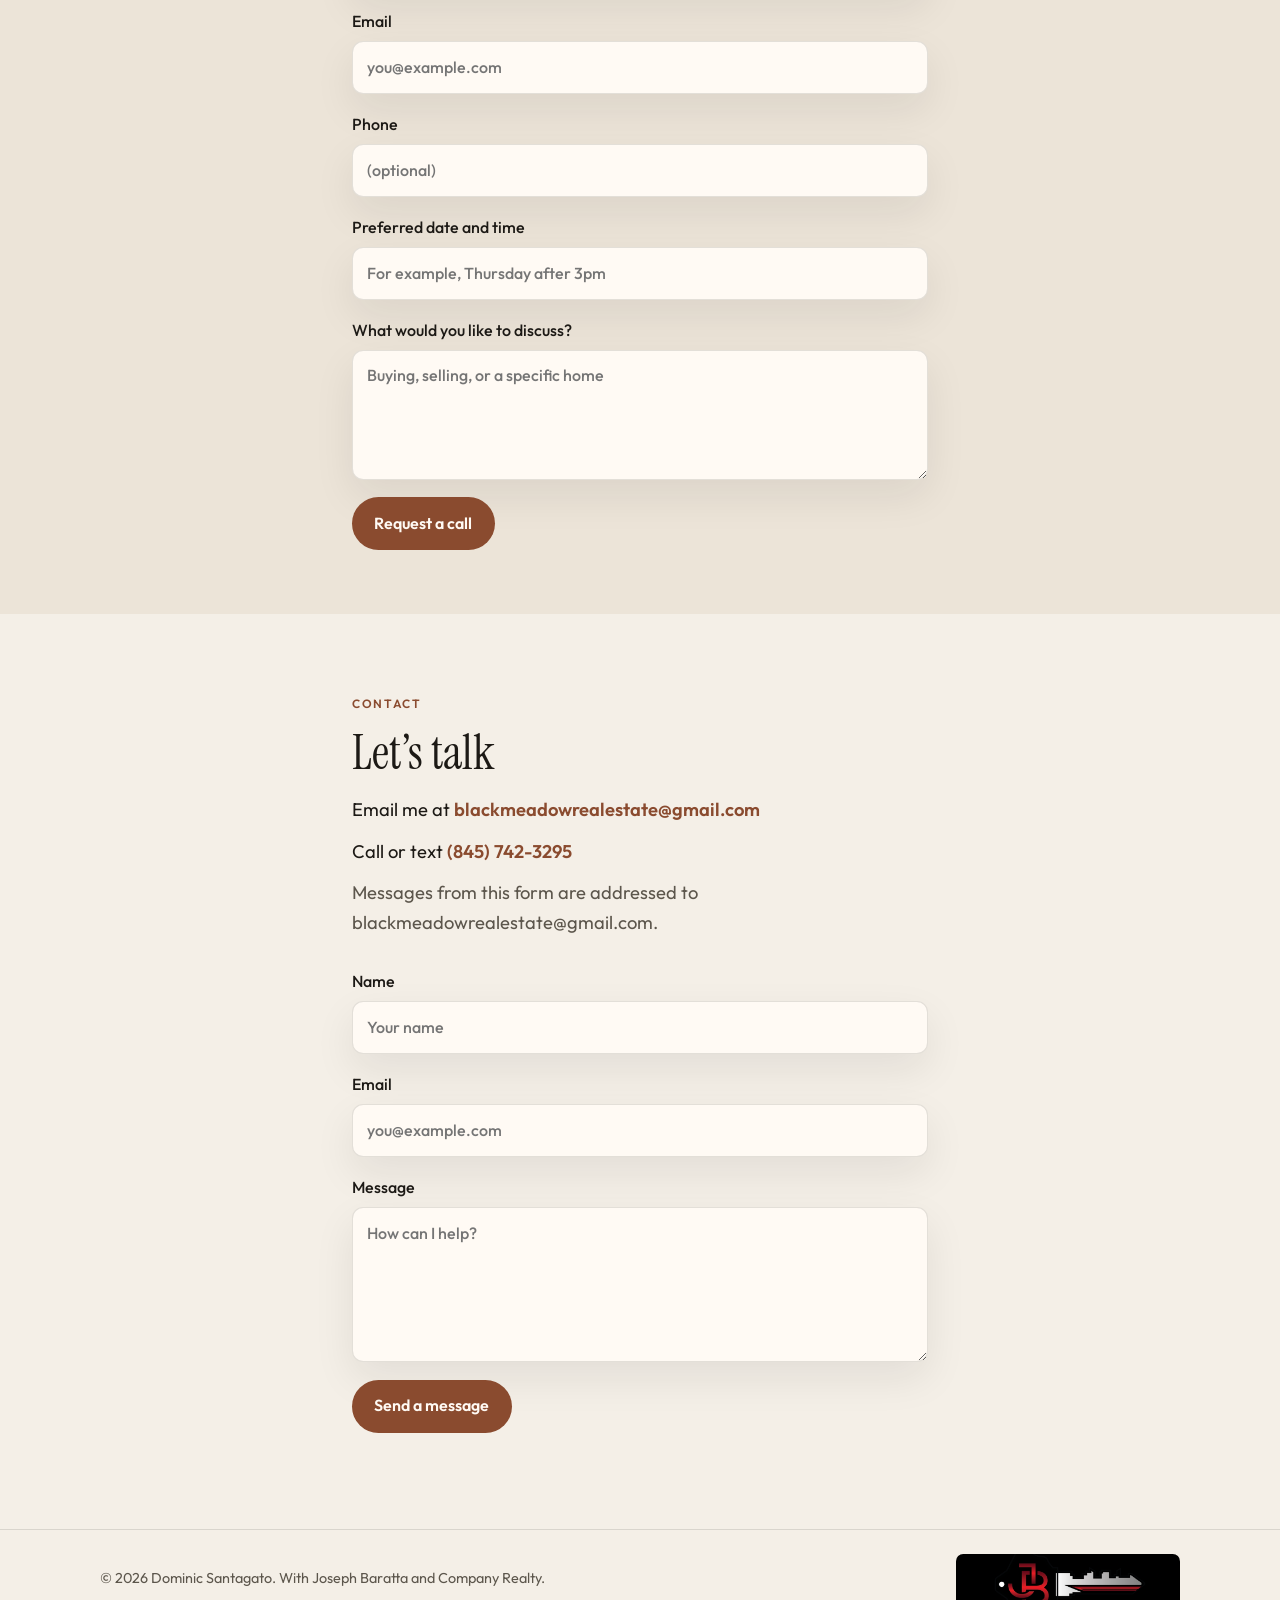
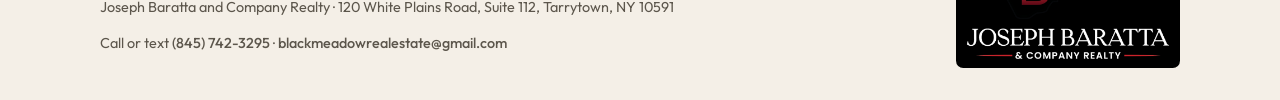
==== commit 097e01d6: "Make homepage drone yellow" ====
--- a/index.html
+++ b/index.html
@@ -45,7 +45,7 @@
         <span class="drone-body">
           <svg viewBox="0 0 160 84" width="132" height="69" aria-hidden="true">
             <defs>
-              <linearGradient id="dg-shell" x1="0" y1="0" x2="0" y2="1"><stop offset="0" stop-color="#ffffff"/><stop offset="1" stop-color="#cfd3d6"/></linearGradient>
+              <linearGradient id="dg-shell" x1="0" y1="0" x2="0" y2="1"><stop offset="0" stop-color="#ffe14a"/><stop offset="1" stop-color="#e3a900"/></linearGradient>
               <linearGradient id="dg-arm" x1="0" y1="0" x2="0" y2="1"><stop offset="0" stop-color="#5a5f63"/><stop offset="1" stop-color="#2f3336"/></linearGradient>
               <radialGradient id="dg-lens" cx=".35" cy=".35" r=".7"><stop offset="0" stop-color="#9fd3ff"/><stop offset=".45" stop-color="#1f4f7a"/><stop offset="1" stop-color="#0c1a26"/></radialGradient>
               <radialGradient id="dg-blur" cx=".5" cy=".5" r=".5"><stop offset="0" stop-color="#fff" stop-opacity=".55"/><stop offset=".7" stop-color="#fff" stop-opacity=".18"/><stop offset="1" stop-color="#fff" stop-opacity="0"/></radialGradient>
@@ -58,8 +58,8 @@
             <ellipse cx="130" cy="14" rx="27" ry="5" fill="url(#dg-blur)"/>
             <g class="prop"><rect x="6" y="12.6" width="48" height="2.8" rx="1.4" fill="#2f3336" opacity=".75"/></g>
             <g class="prop prop-b"><rect x="106" y="12.6" width="48" height="2.8" rx="1.4" fill="#2f3336" opacity=".75"/></g>
-            <path d="M58 34 Q80 24 102 34 L106 46 Q80 54 54 46 Z" fill="url(#dg-shell)" stroke="#9aa1a6" stroke-width="1"/>
-            <path d="M66 35 Q80 30 94 35" fill="none" stroke="#ffffff" stroke-width="2" stroke-linecap="round" opacity=".9"/>
+            <path d="M58 34 Q80 24 102 34 L106 46 Q80 54 54 46 Z" fill="url(#dg-shell)" stroke="#a87b00" stroke-width="1"/>
+            <path d="M66 35 Q80 30 94 35" fill="none" stroke="#fff6b8" stroke-width="2" stroke-linecap="round" opacity=".9"/>
             <circle class="nav-light nav-red" cx="60" cy="43" r="2.2" fill="#ff4b3e"/>
             <circle class="nav-light nav-green" cx="100" cy="43" r="2.2" fill="#3ee07a"/>
             <rect x="74" y="50" width="12" height="6" rx="2" fill="#3a3f43"/>
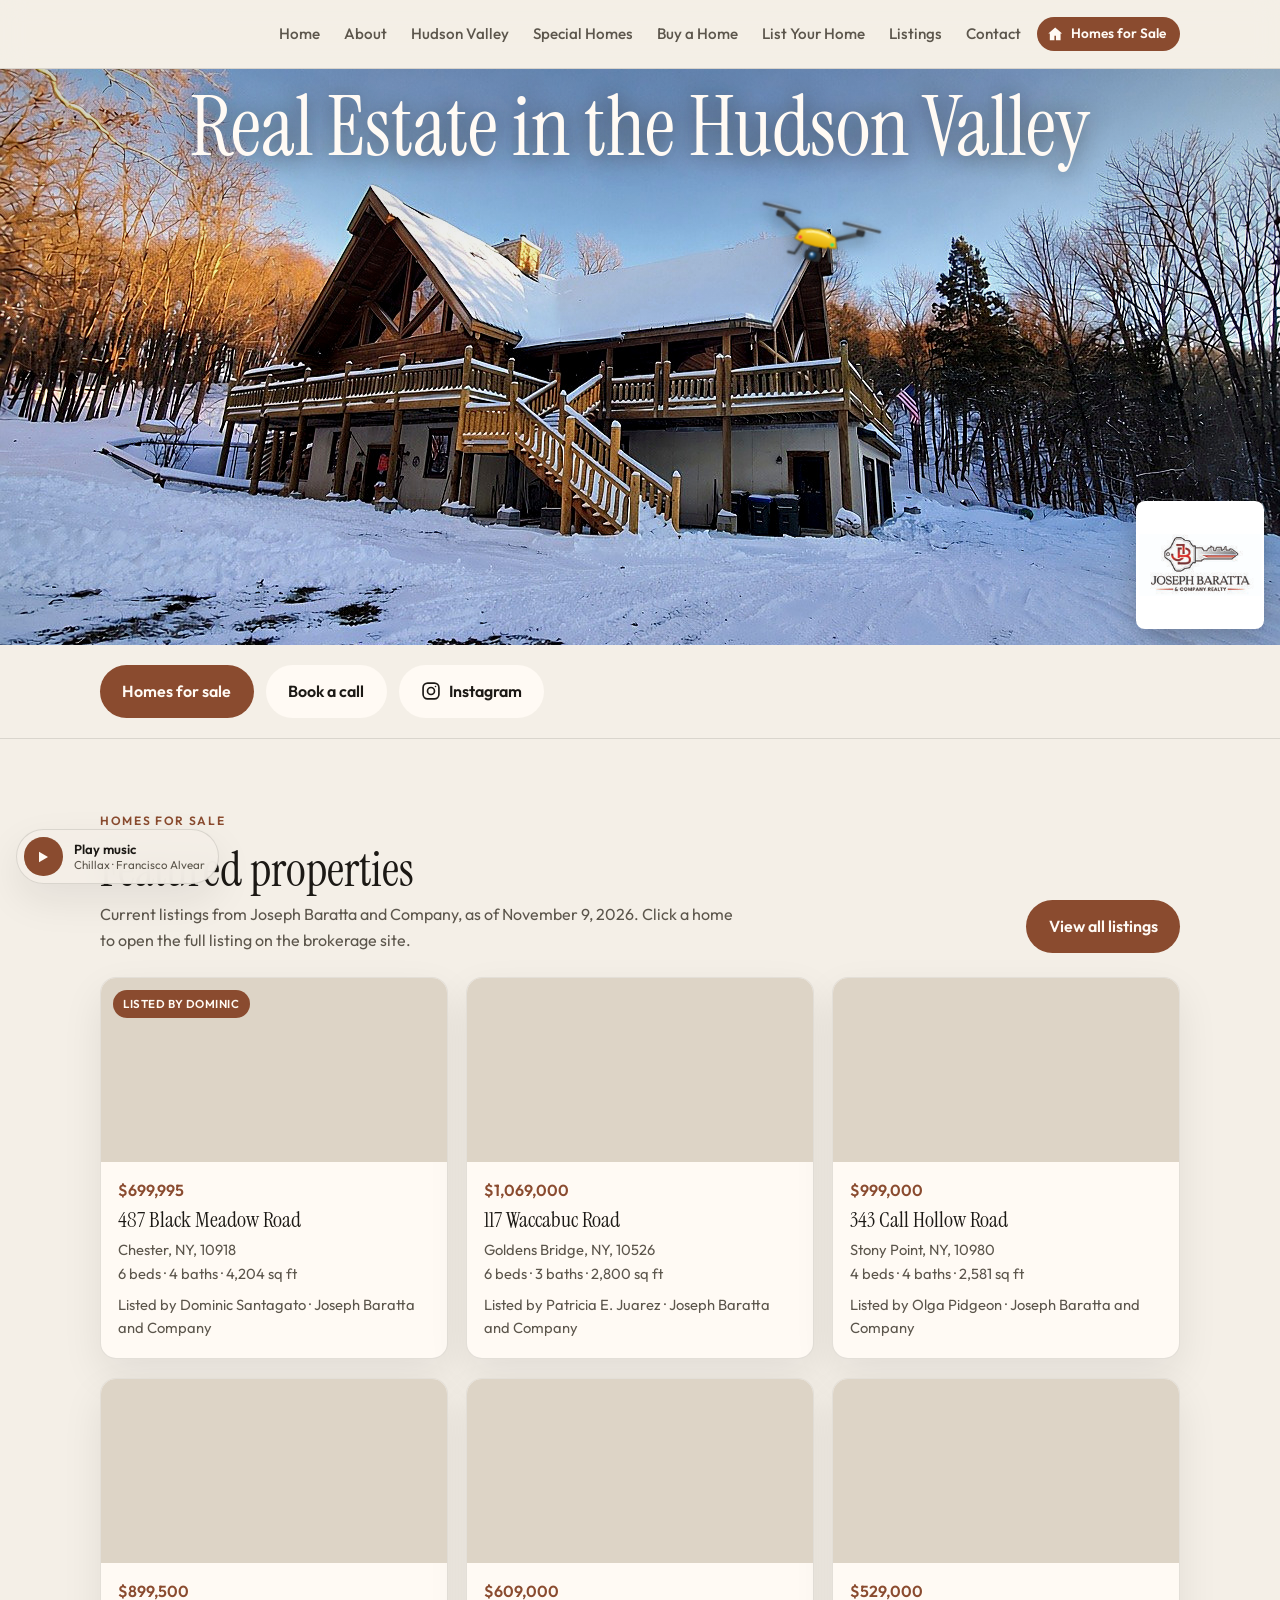
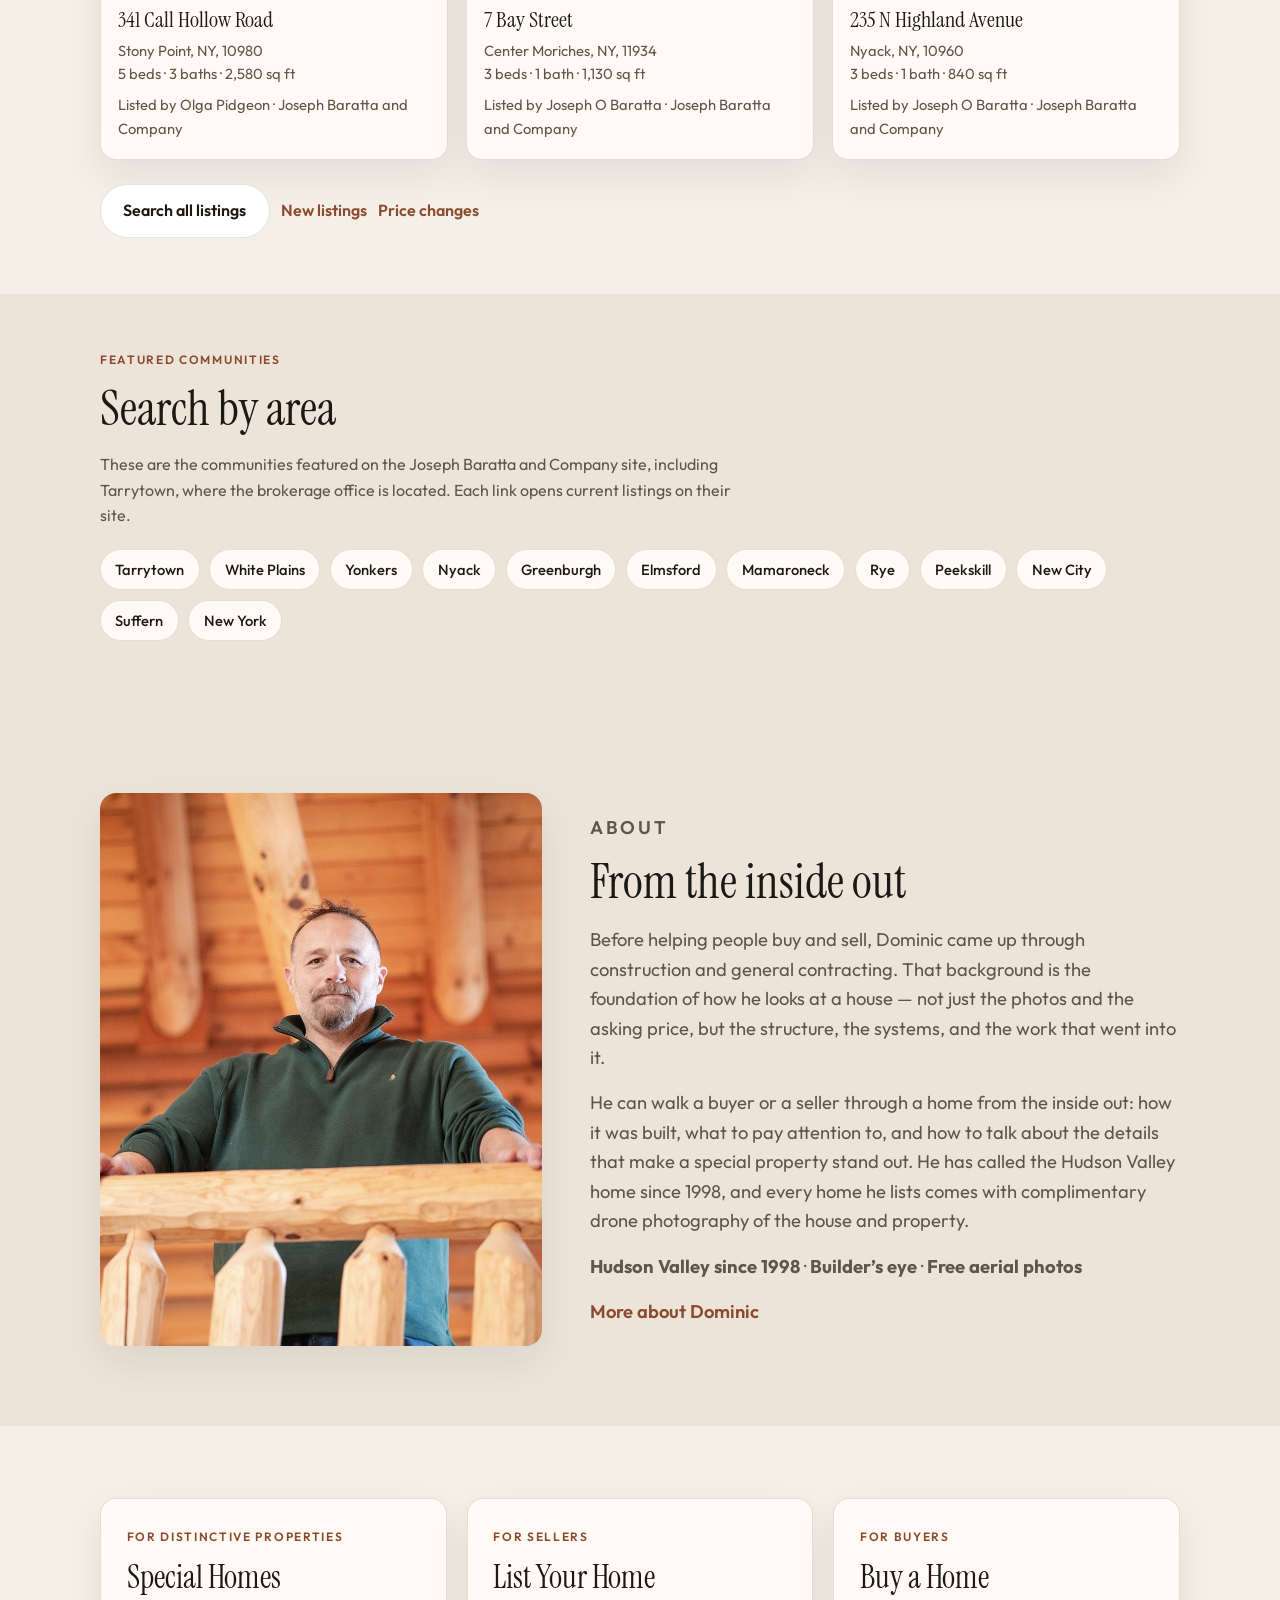
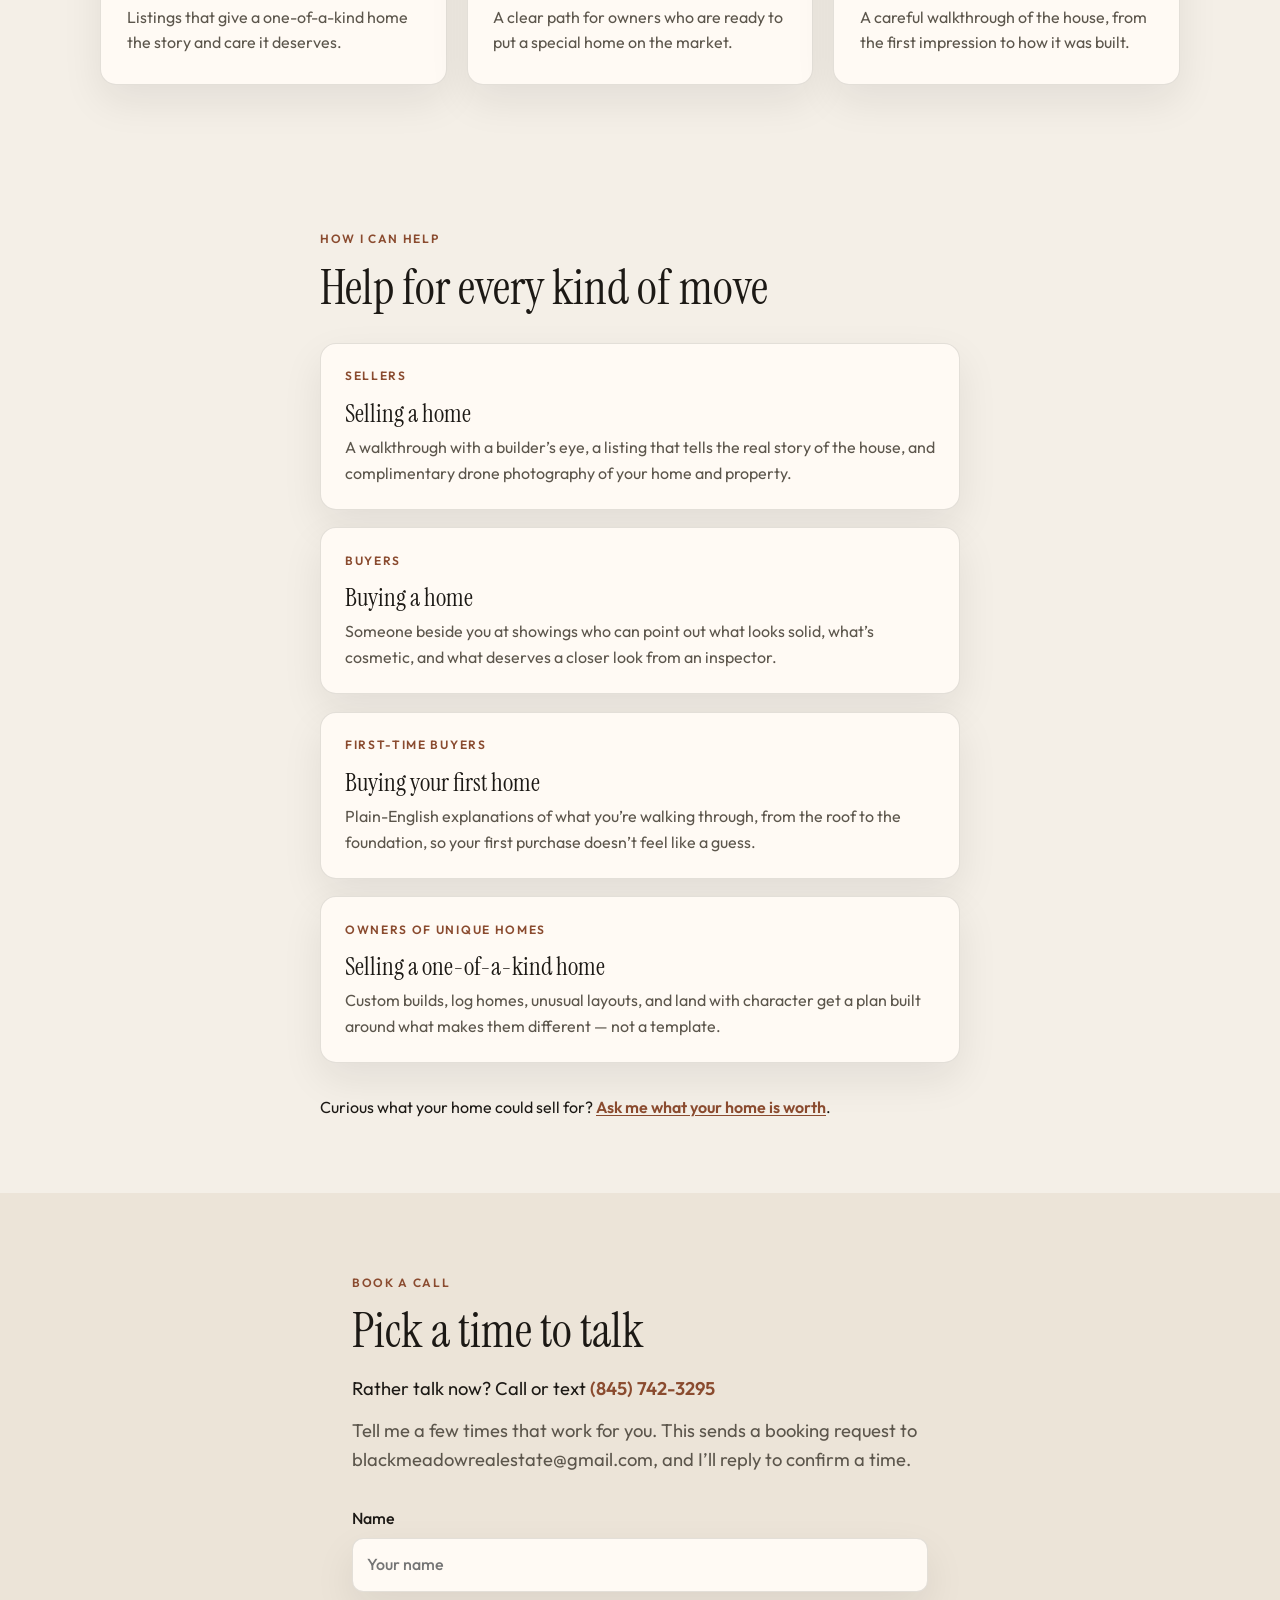
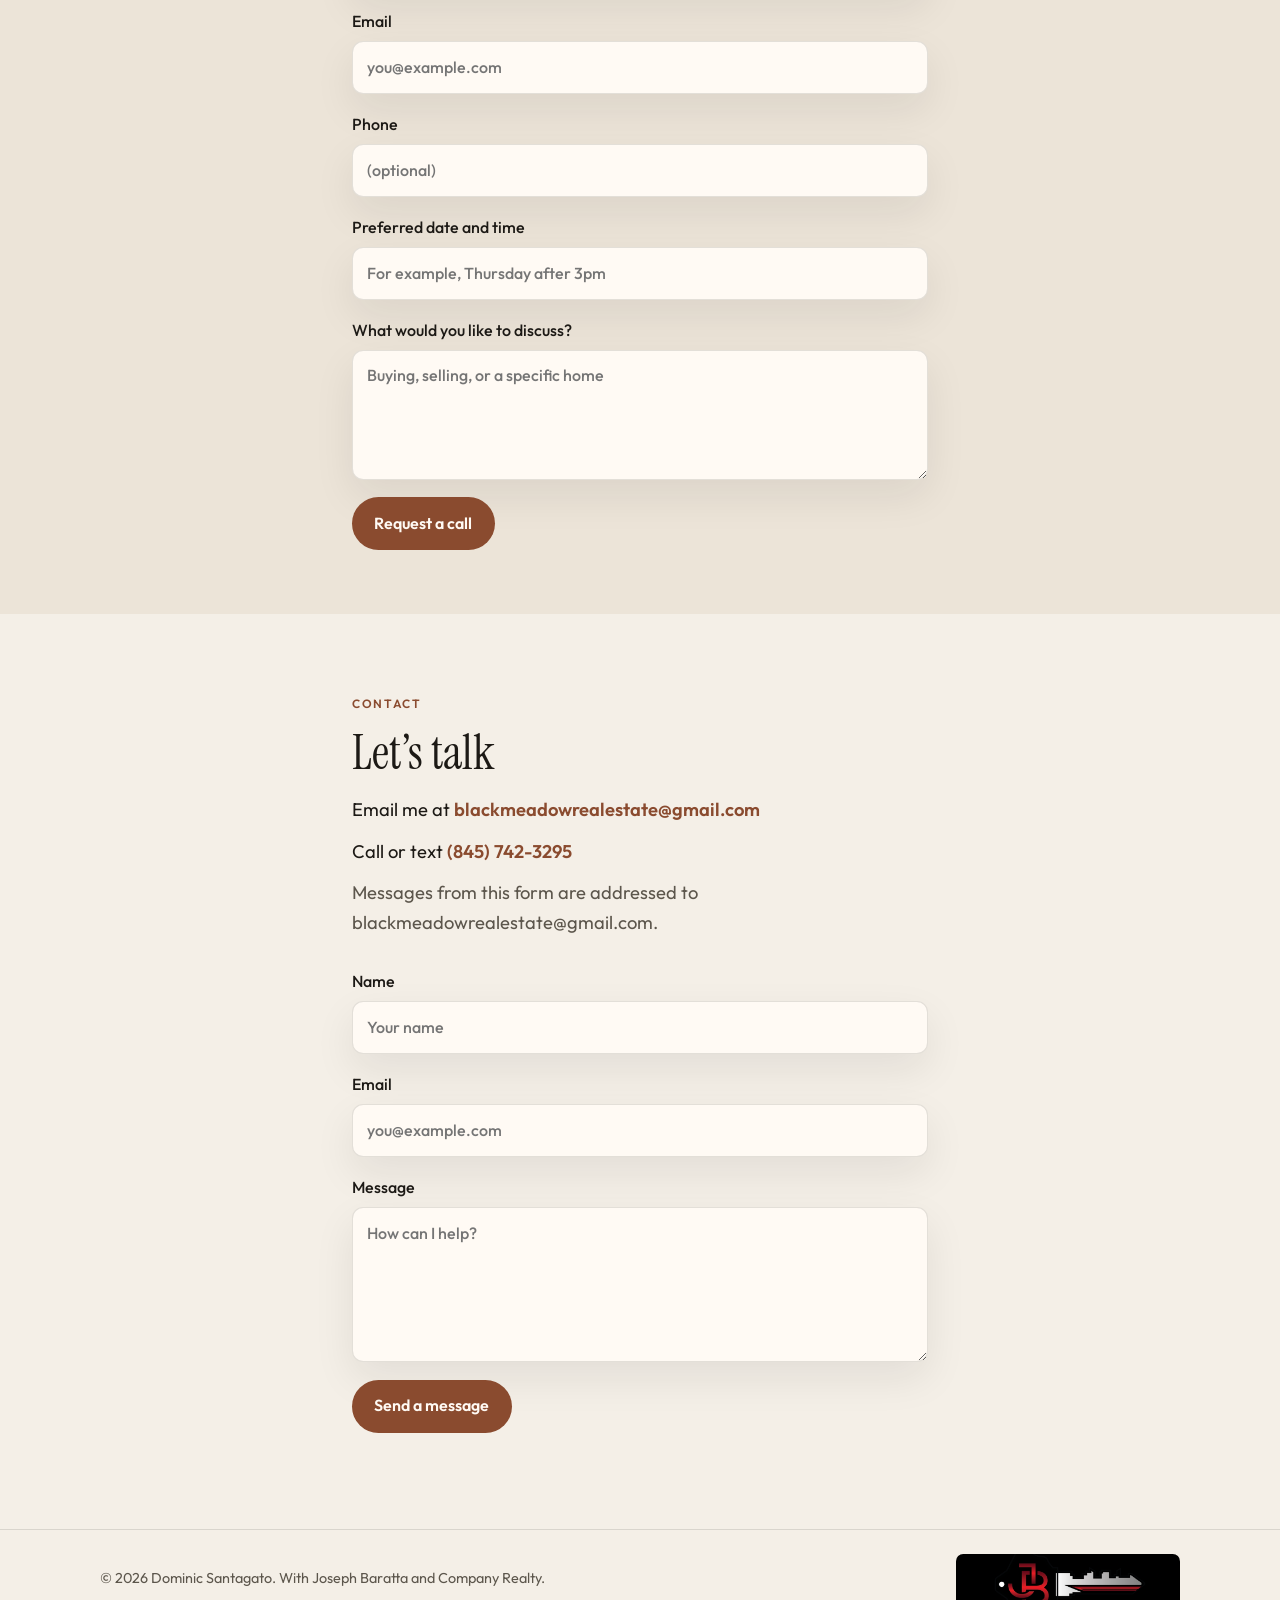
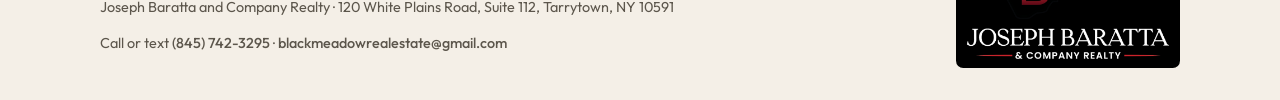
==== commit bf1041b0: "Drone links to About page drone section" ====
--- a/index.html
+++ b/index.html
@@ -41,7 +41,7 @@
       <div class="hero-media" role="img" aria-label="A snow-covered house with a wraparound wooden deck in the woods"></div>
       <div class="hero-shade"></div>
       <h1 class="hero-sky-title">Real Estate in the Hudson Valley</h1>
-      <a class="hero-drone" href="aerial-drone.html" aria-label="Complimentary aerial drone footage when you list with me">
+      <a class="hero-drone" href="about.html#drone-heading" aria-label="Complimentary aerial drone footage when you list with me">
         <span class="drone-body">
           <svg viewBox="0 0 160 84" width="132" height="69" aria-hidden="true">
             <defs>
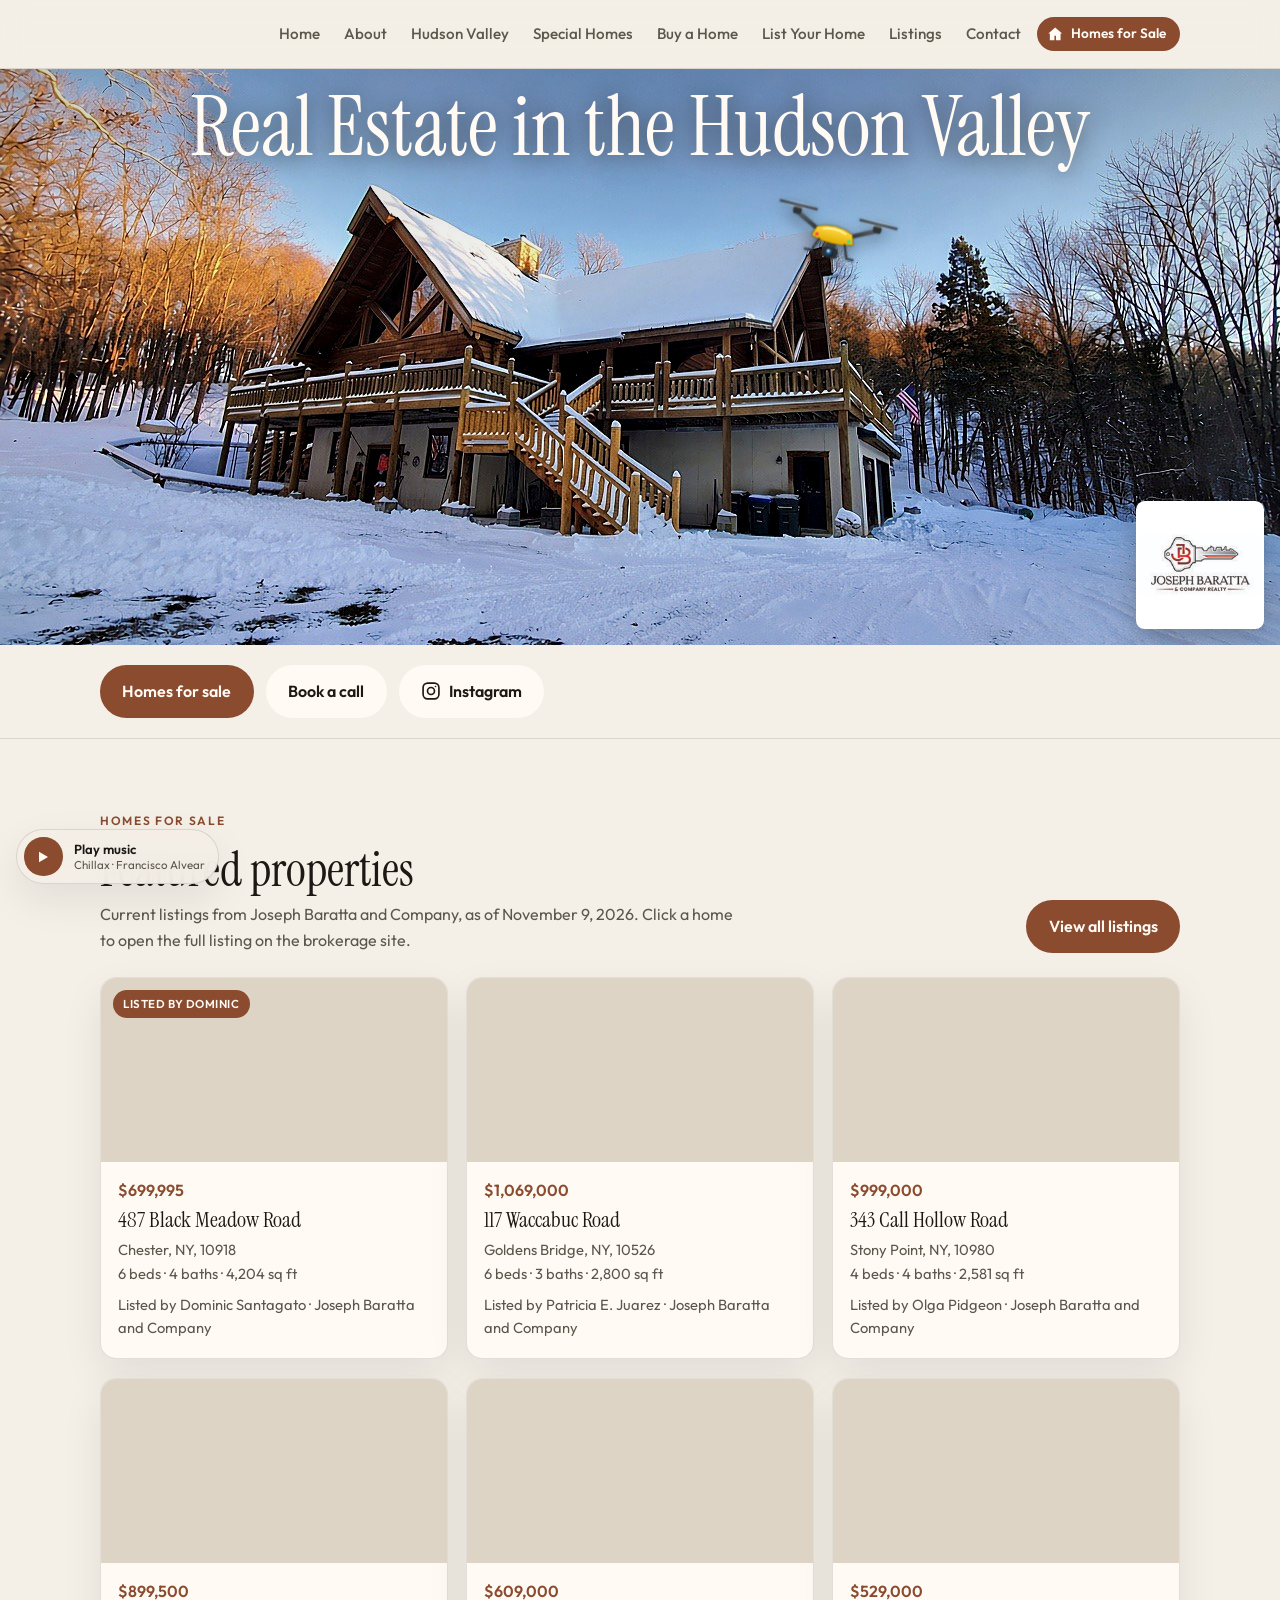
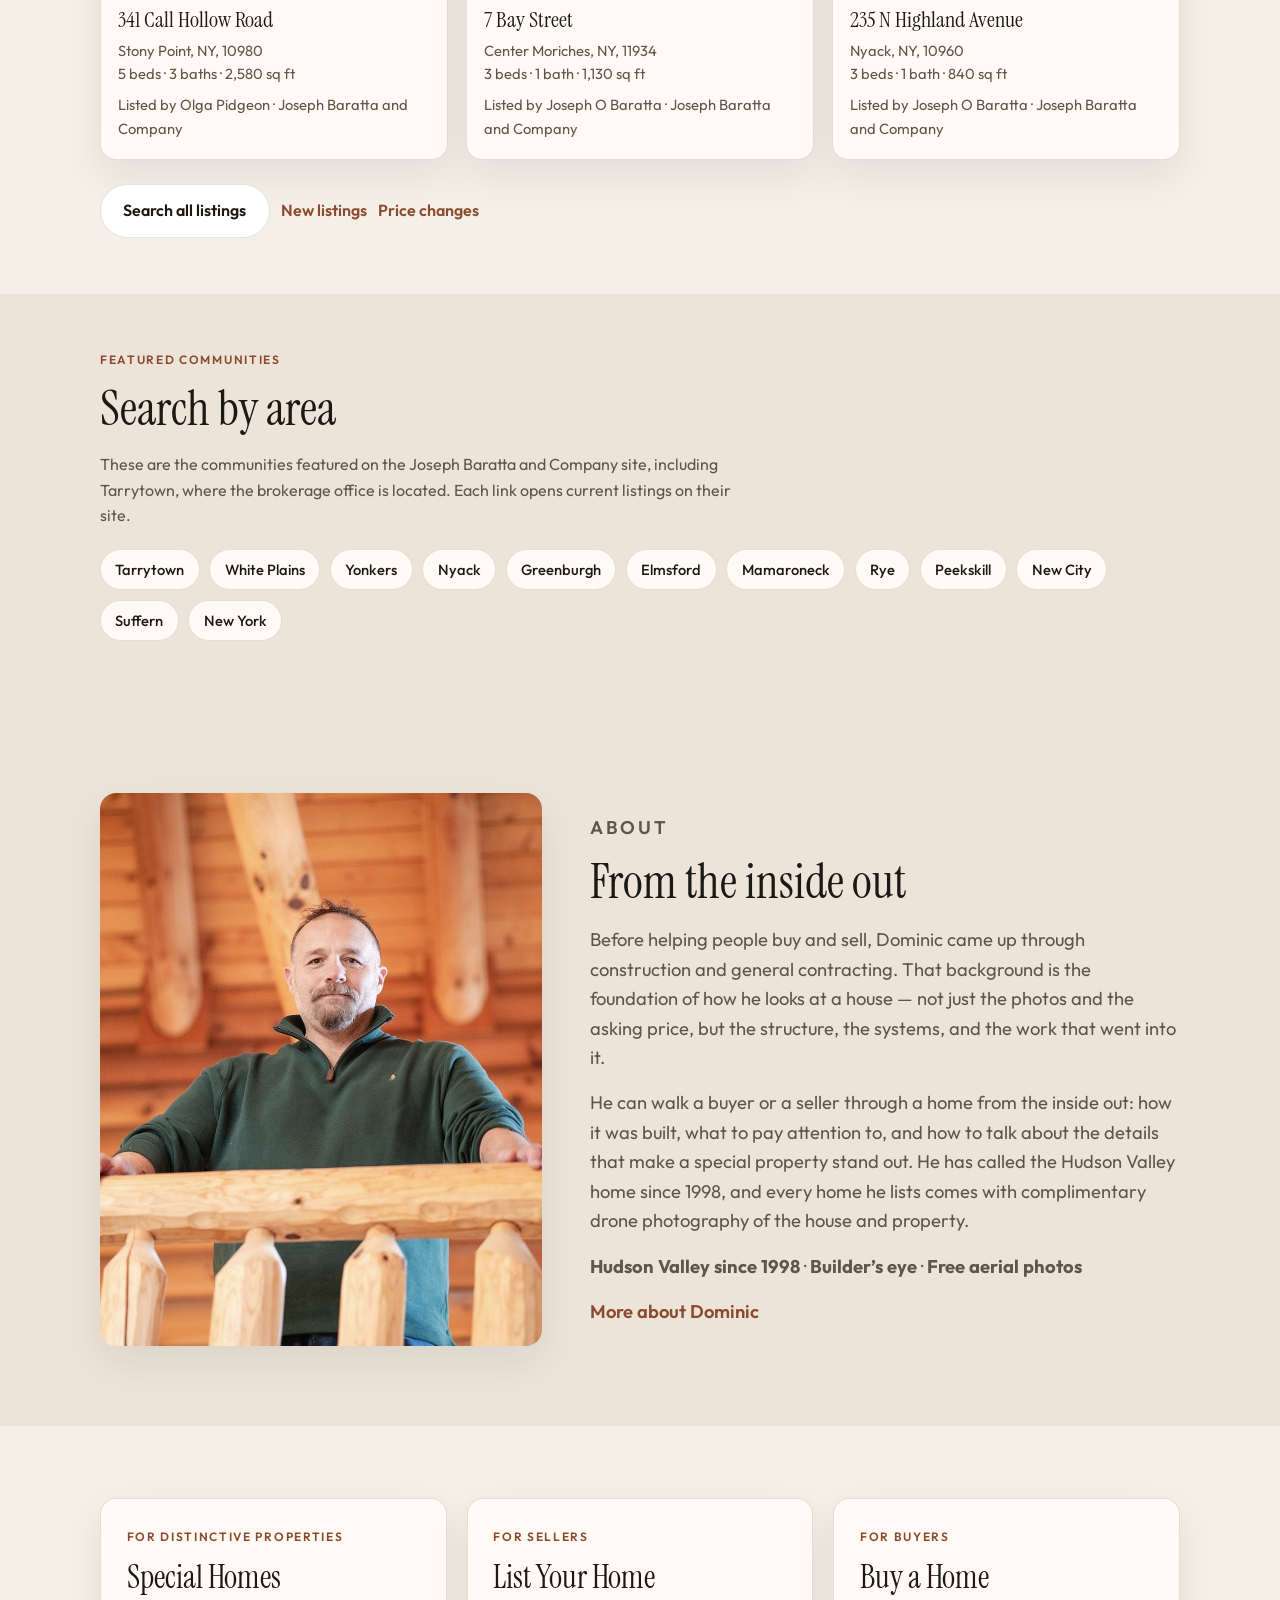
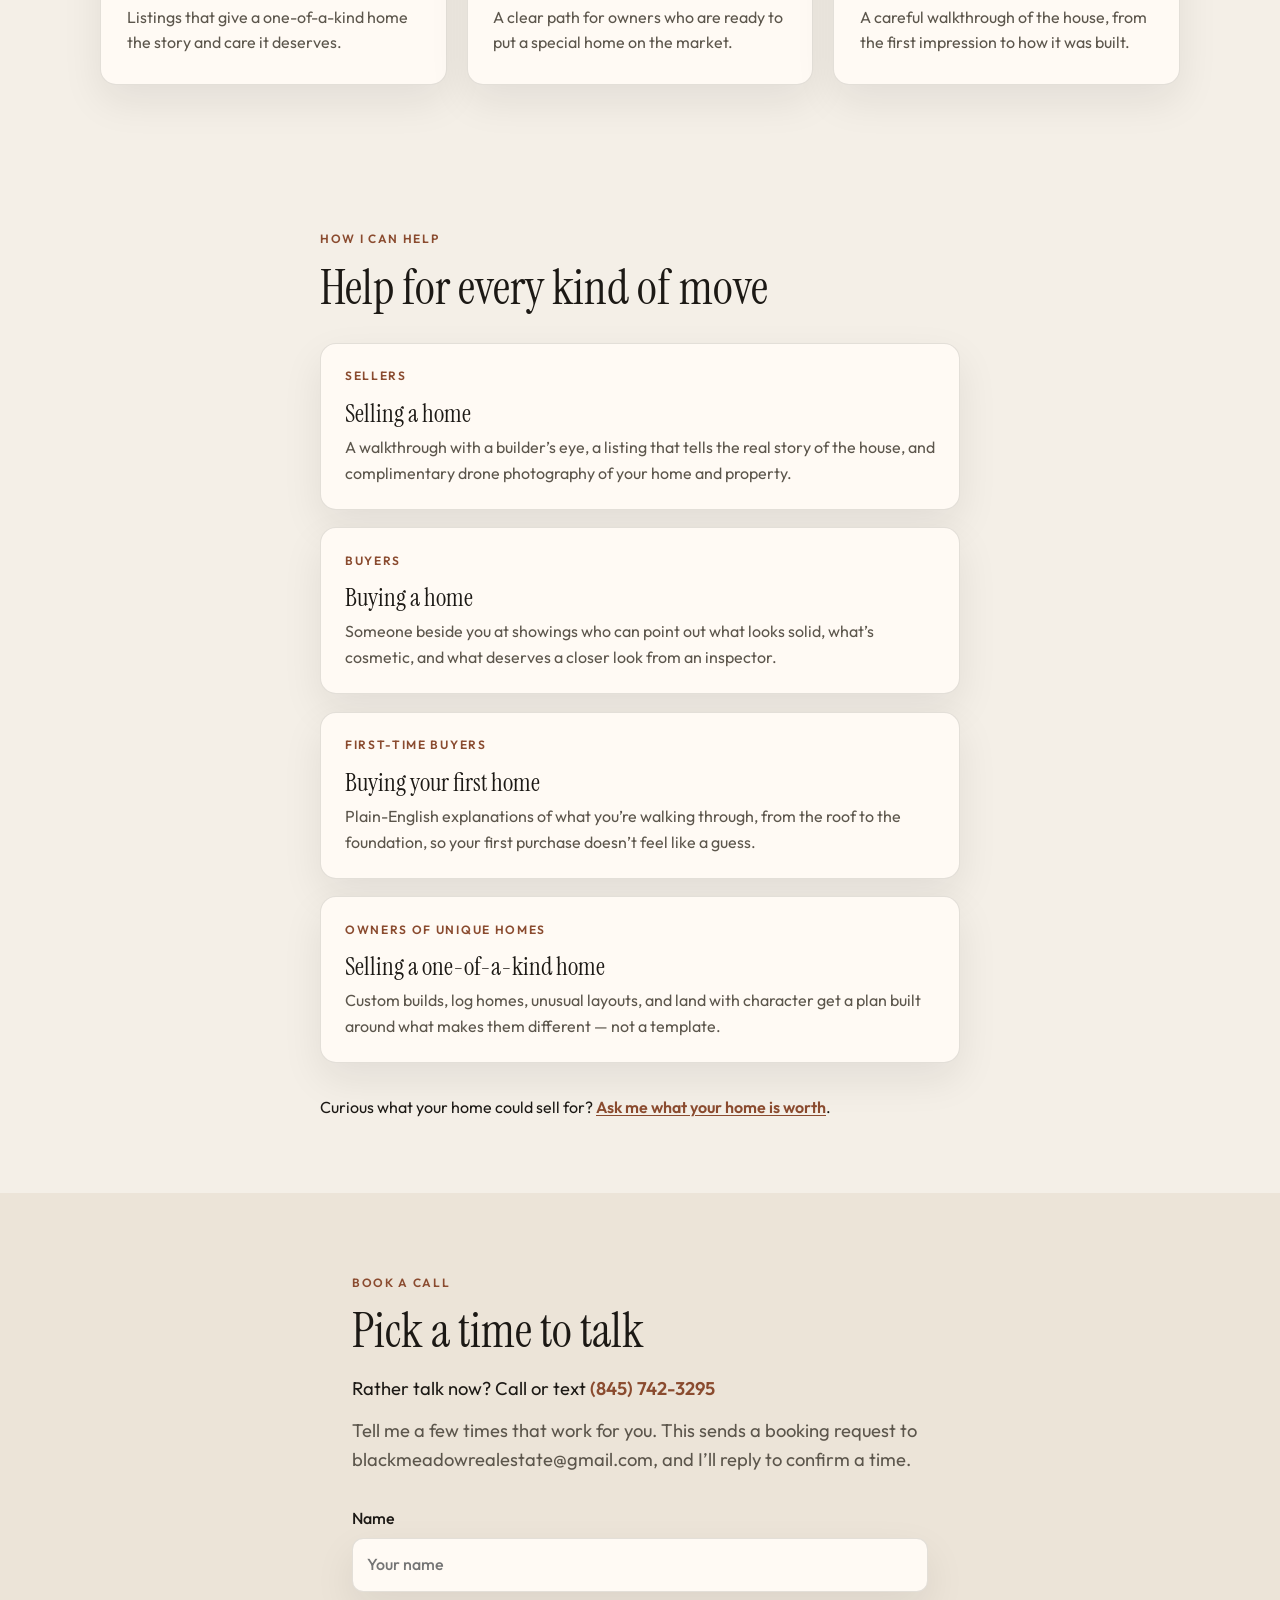
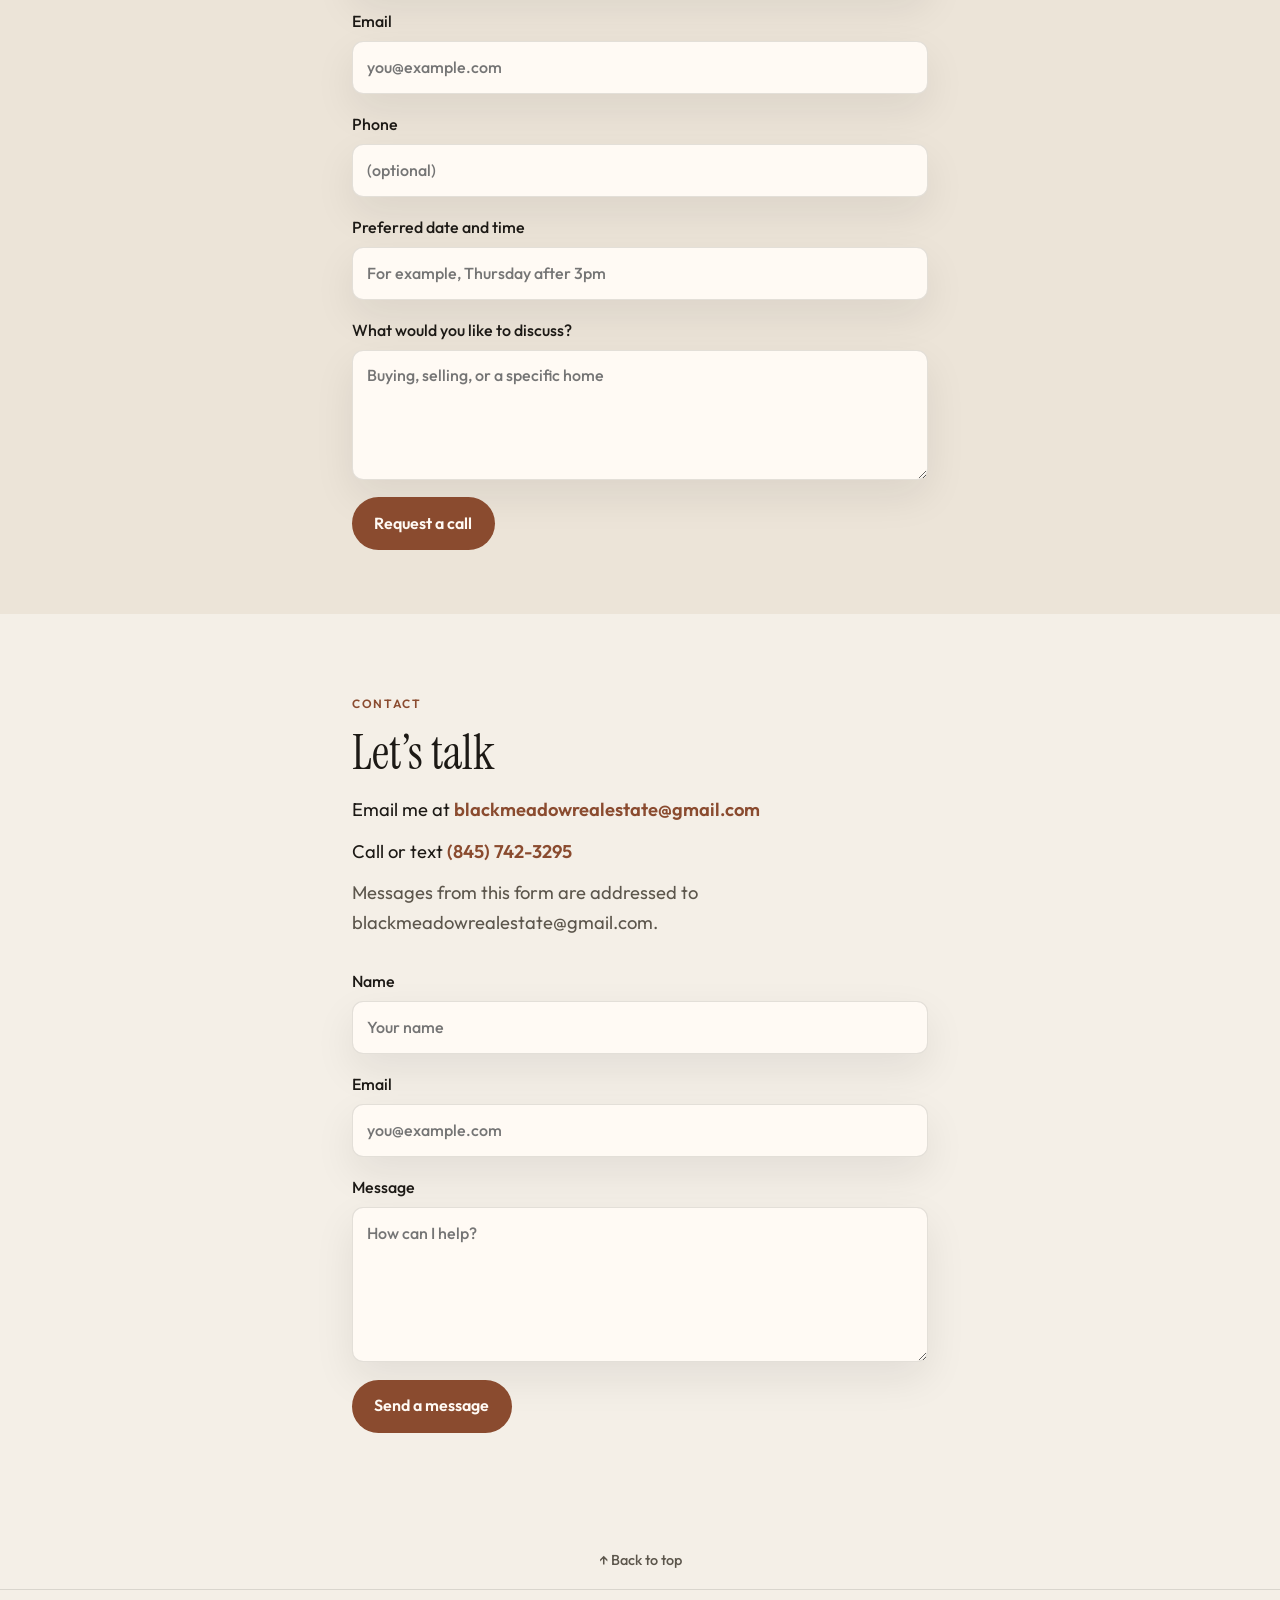
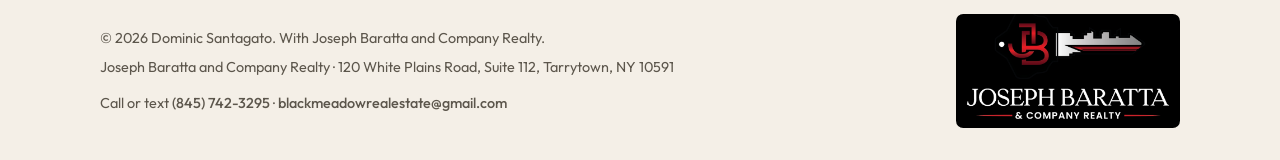
==== commit 81fe4f36: "Add back-to-top link and mobile hamburger menu" ====
--- a/index.html
+++ b/index.html
@@ -18,7 +18,7 @@
     <div class="wrap header-inner">
       <a class="logo" href="#top">Dom</a>
       <div class="header-right">
-      <nav aria-label="Primary">
+      <nav id="primary-nav" aria-label="Primary">
         <a href="index.html" aria-current="page">Home</a>
         <a href="about.html">About</a>
         <a href="hudson-valley.html">Hudson Valley</a>
@@ -32,6 +32,9 @@
         <svg viewBox="0 0 24 24" aria-hidden="true"><path d="M12 3.2 3 11h2v9h6v-6h2v6h6v-9h2L12 3.2z"/></svg>
         <span>Homes for Sale</span>
       </a>
+      <button type="button" class="nav-toggle" aria-expanded="false" aria-controls="primary-nav" aria-label="Open menu">
+        <span class="nav-toggle-icon" aria-hidden="true"></span>
+      </button>
       </div>
     </div>
   </header>
@@ -253,6 +256,7 @@
     </section>
   </main>
 
+  <div class="back-to-top"><a href="#top">↑ Back to top</a></div>
   <footer class="site-footer">
     <div class="wrap footer-inner">
       <div class="footer-copy">
--- a/styles.css
+++ b/styles.css
@@ -1065,3 +1065,109 @@
 @media (prefers-reduced-motion: reduce) {
   .hero-drone svg, .hero-drone .prop, .hero-drone .drone-shadow, .hero-drone .nav-light { animation: none; }
 }
+
+
+/* Back to top — just above the footer */
+.back-to-top {
+  text-align: center;
+  padding: 1.15rem 1rem 1rem;
+}
+
+.back-to-top a {
+  color: var(--muted);
+  text-decoration: none;
+  font-weight: 500;
+  font-size: 0.9rem;
+}
+
+.back-to-top a:hover { color: var(--ink); }
+
+/* Mobile hamburger — hidden on desktop so header stays unchanged */
+.nav-toggle {
+  display: none;
+  align-items: center;
+  justify-content: center;
+  width: 2.6rem;
+  height: 2.6rem;
+  padding: 0;
+  border: 0;
+  border-radius: 0.5rem;
+  background: transparent;
+  color: var(--ink);
+  cursor: pointer;
+  flex-shrink: 0;
+}
+
+.nav-toggle:hover { background: rgba(28, 25, 21, 0.06); }
+
+.nav-toggle:focus-visible {
+  outline: 2px solid var(--accent);
+  outline-offset: 2px;
+}
+
+.nav-toggle-icon,
+.nav-toggle-icon::before,
+.nav-toggle-icon::after {
+  display: block;
+  width: 1.15rem;
+  height: 2px;
+  background: currentColor;
+  border-radius: 1px;
+  position: relative;
+  transition: transform 0.2s ease, opacity 0.2s ease;
+}
+
+.nav-toggle-icon::before,
+.nav-toggle-icon::after {
+  content: "";
+  position: absolute;
+  left: 0;
+}
+
+.nav-toggle-icon::before { top: -6px; }
+.nav-toggle-icon::after { top: 6px; }
+
+.nav-toggle[aria-expanded="true"] .nav-toggle-icon { background: transparent; }
+.nav-toggle[aria-expanded="true"] .nav-toggle-icon::before {
+  top: 0;
+  transform: rotate(45deg);
+}
+.nav-toggle[aria-expanded="true"] .nav-toggle-icon::after {
+  top: 0;
+  transform: rotate(-45deg);
+}
+
+@media (max-width: 768px) {
+  .nav-toggle { display: inline-flex; }
+
+  #primary-nav {
+    display: none;
+    position: absolute;
+    left: 0;
+    right: 0;
+    top: 100%;
+    z-index: 11;
+    flex-direction: column;
+    flex-wrap: nowrap;
+    justify-content: flex-start;
+    gap: 0;
+    margin: 0;
+    padding: 0.4rem 1.25rem 0.85rem;
+    background: var(--bg);
+    border-bottom: 1px solid var(--line);
+    box-shadow: var(--shadow);
+  }
+
+  #primary-nav.is-open { display: flex; }
+
+  #primary-nav a {
+    display: block;
+    padding: 0.75rem 0;
+    border-bottom: 1px solid var(--line);
+    font-size: 1rem;
+  }
+
+  #primary-nav a:last-child { border-bottom: 0; }
+
+  #primary-nav a[aria-current="page"] { color: var(--ink); }
+}
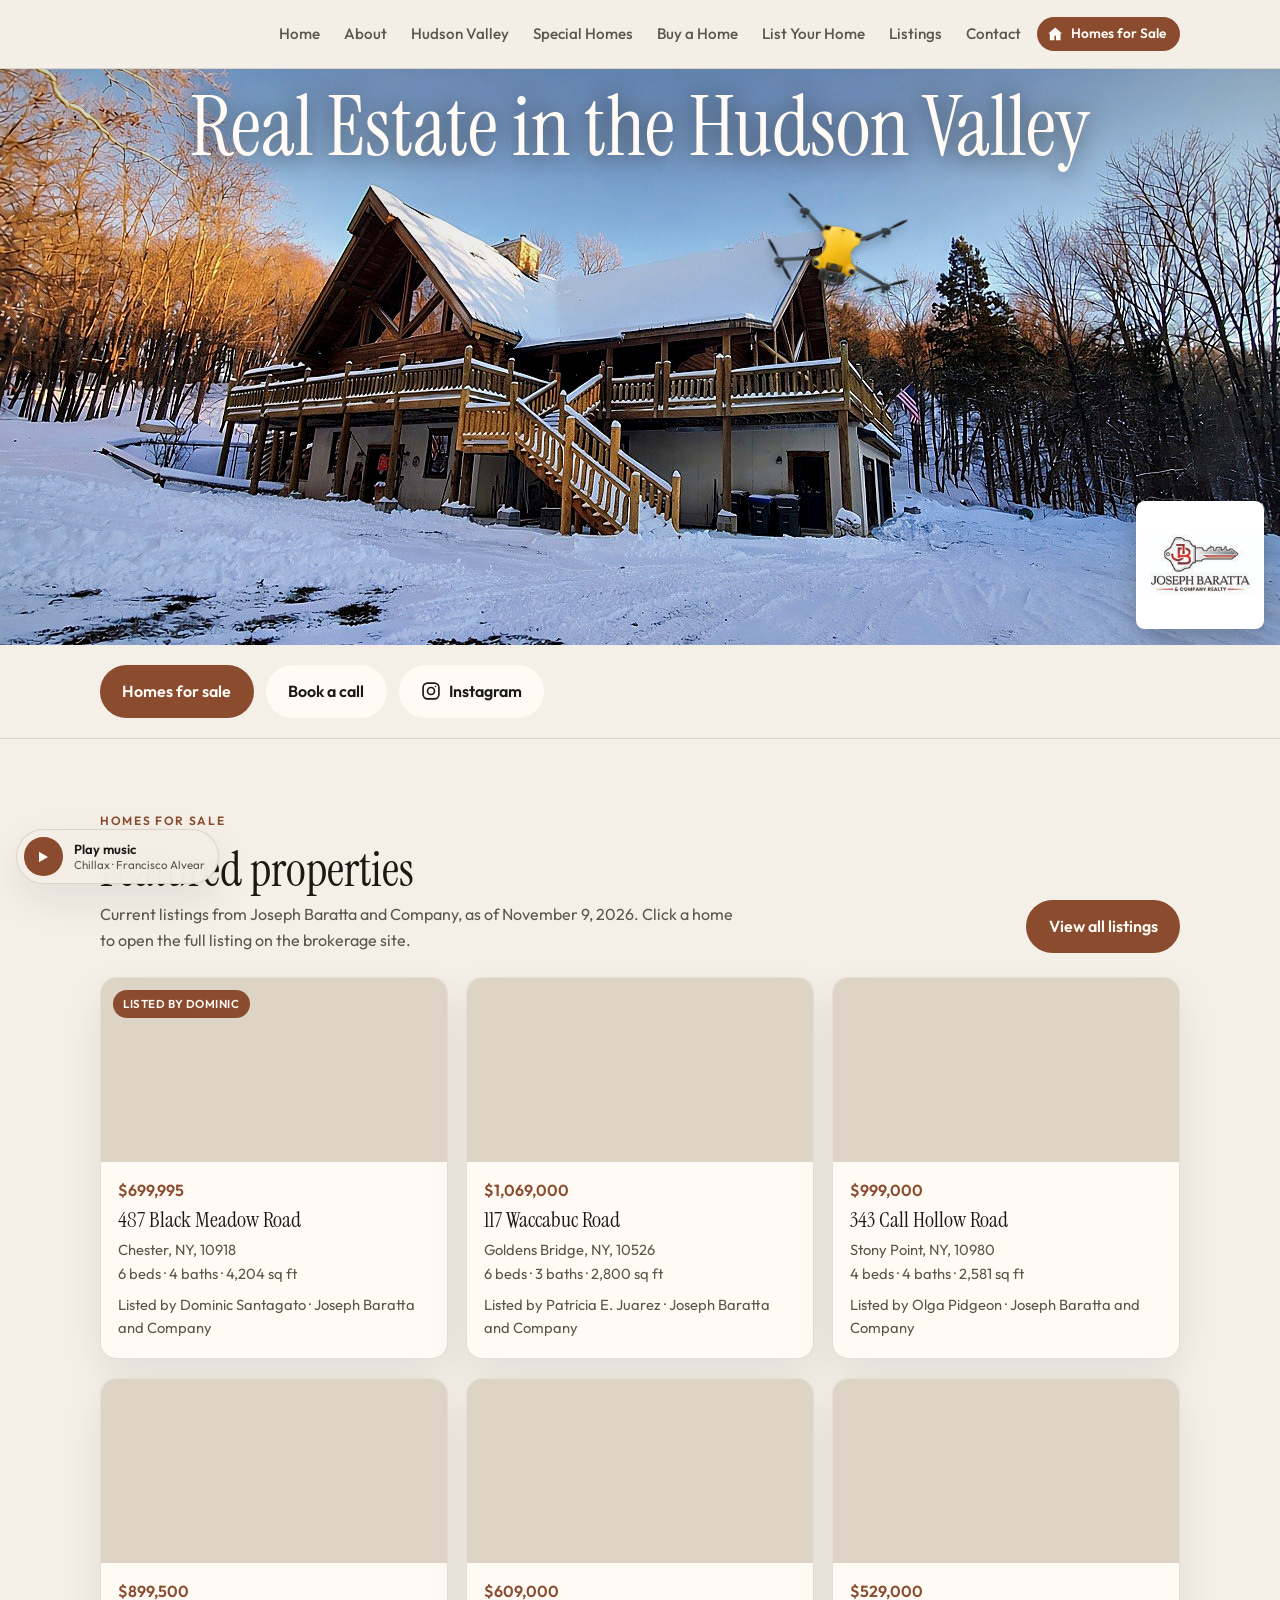
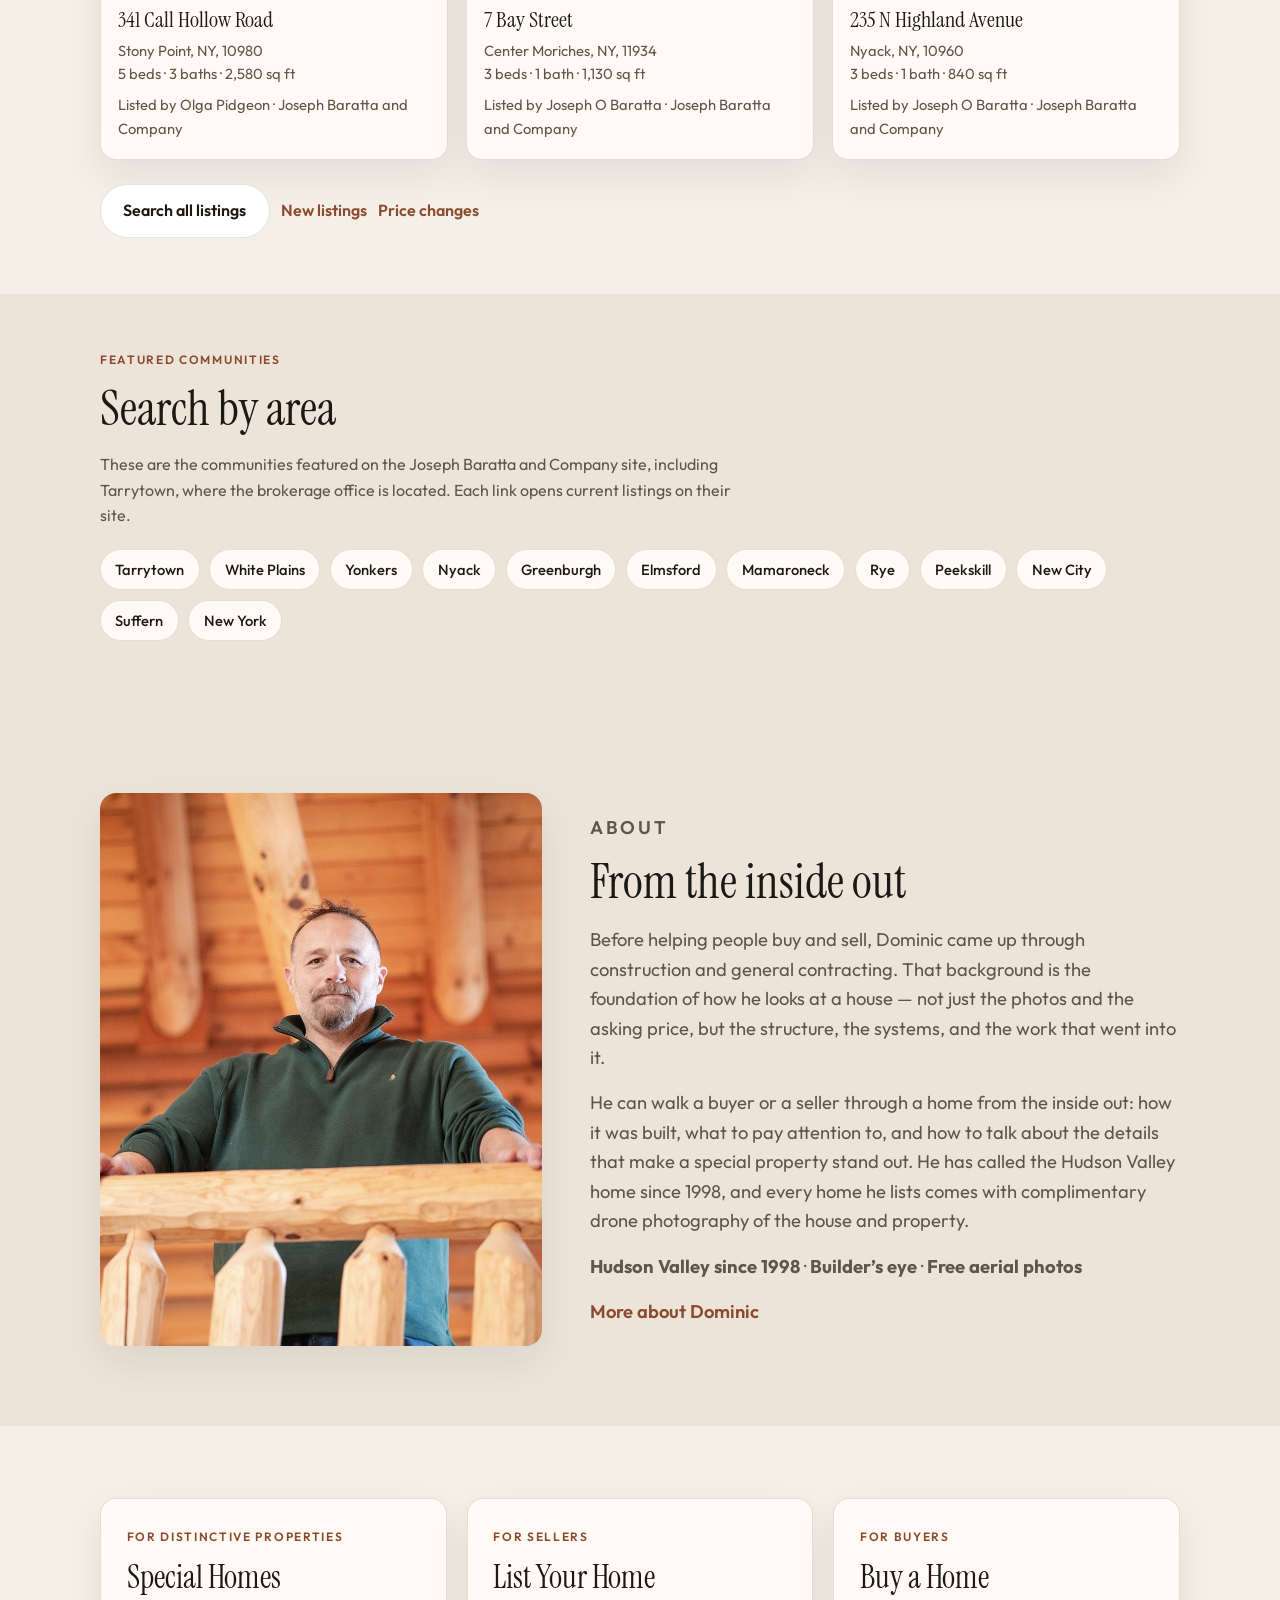
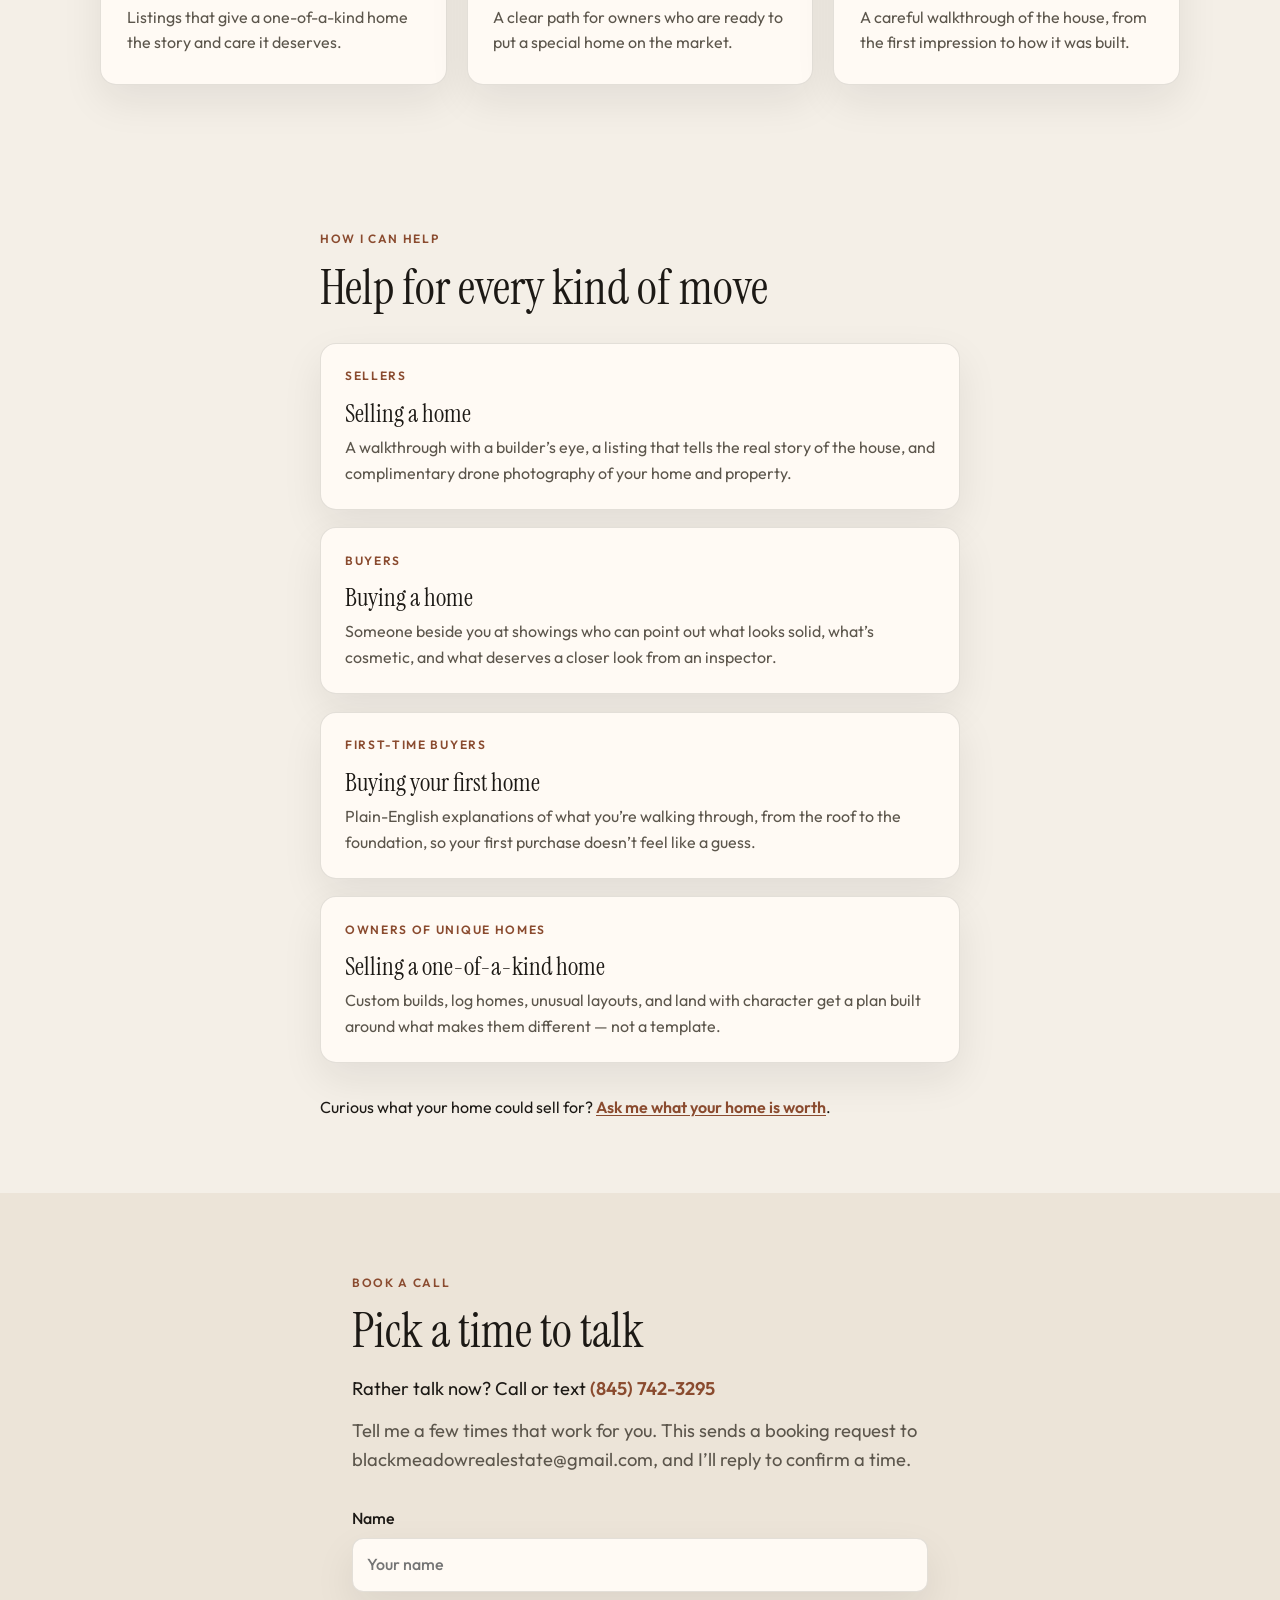
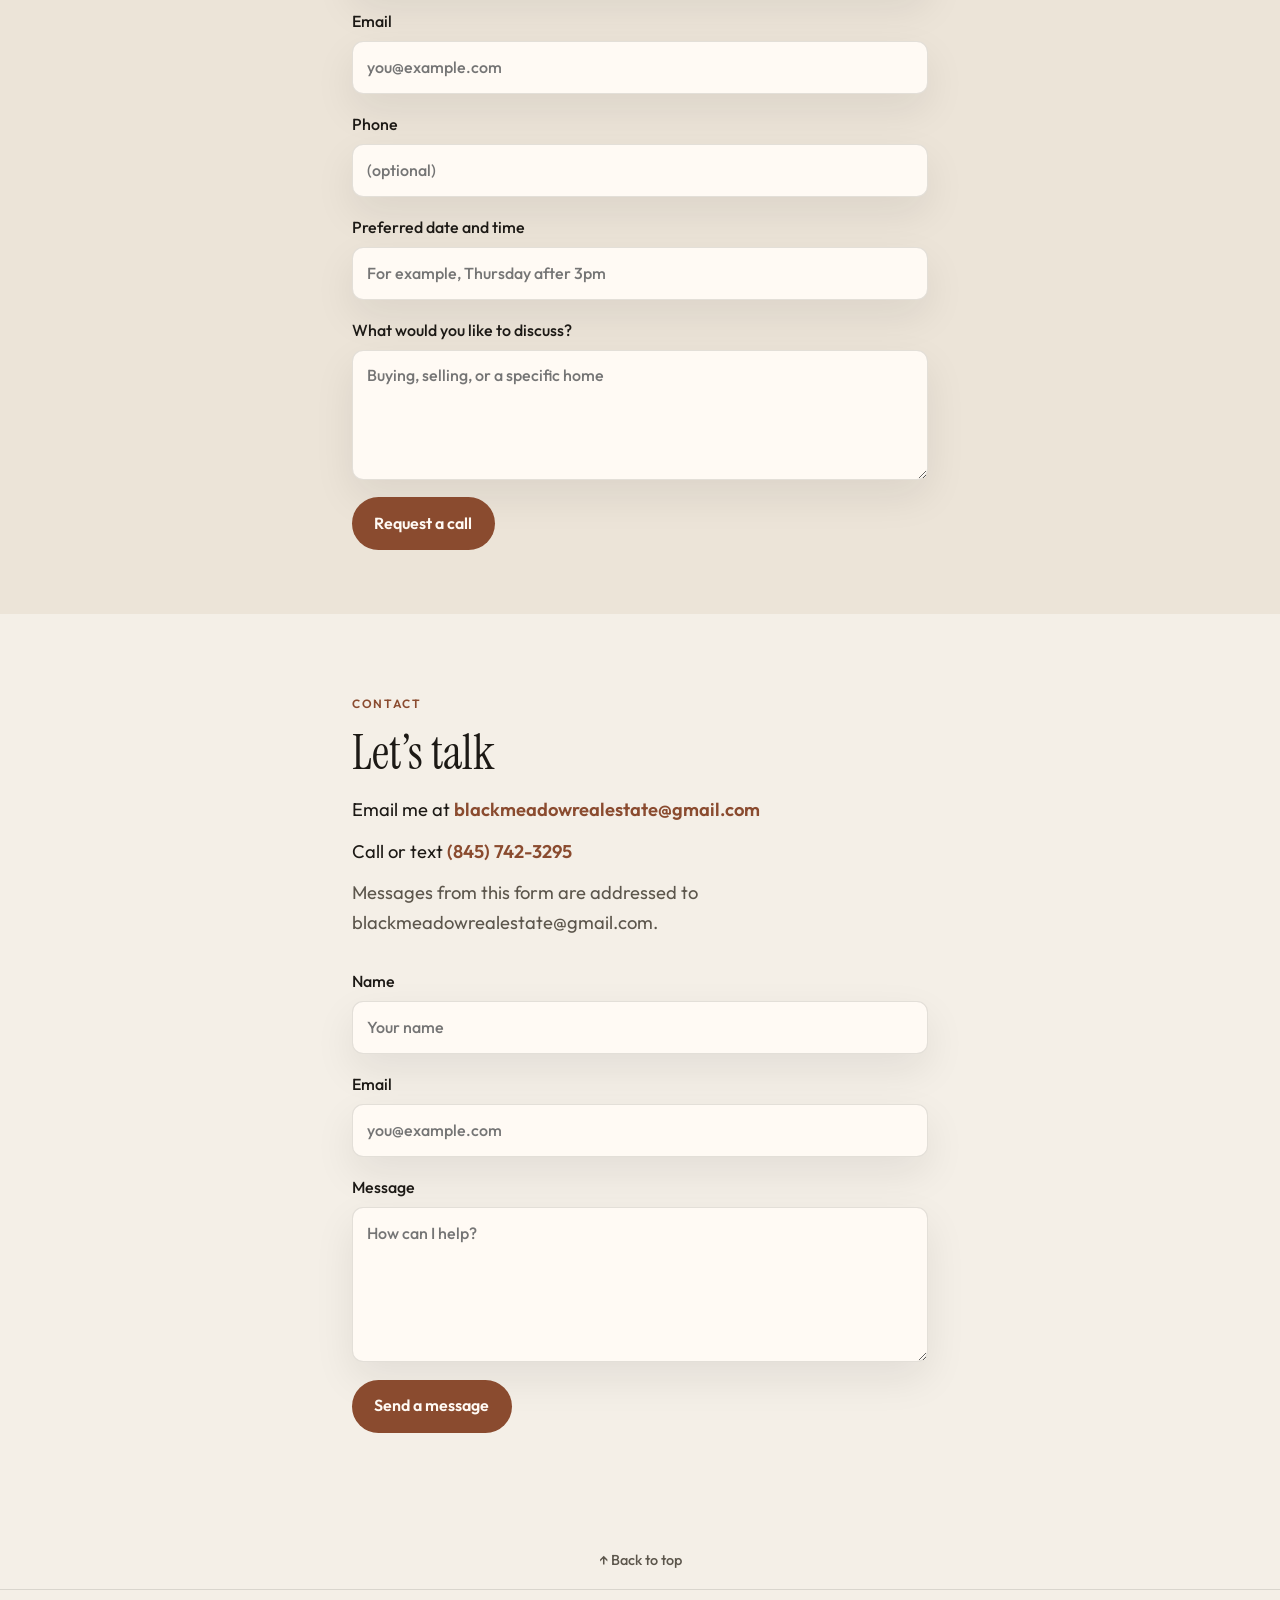
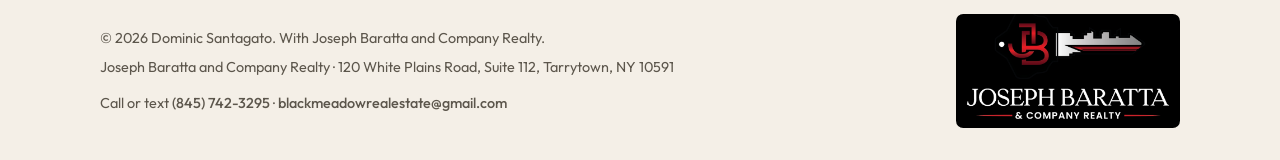
==== commit 87958026: "Realistic slimmer drone on homepage" ====
--- a/index.html
+++ b/index.html
@@ -46,31 +46,311 @@
       <h1 class="hero-sky-title">Real Estate in the Hudson Valley</h1>
       <a class="hero-drone" href="about.html#drone-heading" aria-label="Complimentary aerial drone footage when you list with me">
         <span class="drone-body">
-          <svg viewBox="0 0 160 84" width="132" height="69" aria-hidden="true">
+          <svg viewBox="0 0 780 500" width="160" height="103" overflow="visible" aria-hidden="true">
             <defs>
-              <linearGradient id="dg-shell" x1="0" y1="0" x2="0" y2="1"><stop offset="0" stop-color="#ffe14a"/><stop offset="1" stop-color="#e3a900"/></linearGradient>
-              <linearGradient id="dg-arm" x1="0" y1="0" x2="0" y2="1"><stop offset="0" stop-color="#5a5f63"/><stop offset="1" stop-color="#2f3336"/></linearGradient>
-              <radialGradient id="dg-lens" cx=".35" cy=".35" r=".7"><stop offset="0" stop-color="#9fd3ff"/><stop offset=".45" stop-color="#1f4f7a"/><stop offset="1" stop-color="#0c1a26"/></radialGradient>
-              <radialGradient id="dg-blur" cx=".5" cy=".5" r=".5"><stop offset="0" stop-color="#fff" stop-opacity=".55"/><stop offset=".7" stop-color="#fff" stop-opacity=".18"/><stop offset="1" stop-color="#fff" stop-opacity="0"/></radialGradient>
+              <linearGradient id="sr-body" x1="0.16" y1="0" x2="0.88" y2="1">
+                <stop offset="0" stop-color="#FFE98A"/>
+                <stop offset=".2" stop-color="#FFD24A"/>
+                <stop offset=".48" stop-color="#F6C11C"/>
+                <stop offset=".78" stop-color="#E0A40C"/>
+                <stop offset="1" stop-color="#C48408"/>
+              </linearGradient>
+              <linearGradient id="sr-body-side" x1="0" y1="0" x2="1" y2="0">
+                <stop offset="0" stop-color="#B87808" stop-opacity=".5"/>
+                <stop offset=".2" stop-color="#F0C028" stop-opacity="0"/>
+                <stop offset=".8" stop-color="#FFE56A" stop-opacity="0"/>
+                <stop offset="1" stop-color="#A86E08" stop-opacity=".38"/>
+              </linearGradient>
+              <radialGradient id="sr-sheen" cx="0.7" cy="0.26" r="0.58">
+                <stop offset="0" stop-color="#FFF8D0" stop-opacity=".75"/>
+                <stop offset=".32" stop-color="#FFE56A" stop-opacity=".3"/>
+                <stop offset="1" stop-color="#F0C020" stop-opacity="0"/>
+              </radialGradient>
+              <linearGradient id="sr-ridge" x1="0" y1="0" x2="1" y2="0">
+                <stop offset="0" stop-color="#C88808" stop-opacity="0"/>
+                <stop offset=".4" stop-color="#A86808" stop-opacity=".2"/>
+                <stop offset=".5" stop-color="#FFF3A8" stop-opacity=".6"/>
+                <stop offset=".6" stop-color="#A86808" stop-opacity=".12"/>
+                <stop offset="1" stop-color="#C88808" stop-opacity="0"/>
+              </linearGradient>
+              <radialGradient id="sr-cheek" cx="0.38" cy="0.32" r="0.7">
+                <stop offset="0" stop-color="#FFE98A"/>
+                <stop offset=".45" stop-color="#F5C018"/>
+                <stop offset="1" stop-color="#C88808"/>
+              </radialGradient>
+              <linearGradient id="sr-arm" x1="0" y1="0" x2="1" y2="1">
+                <stop offset="0" stop-color="#6A727A"/>
+                <stop offset=".4" stop-color="#4A525A"/>
+                <stop offset="1" stop-color="#2A3036"/>
+              </linearGradient>
+              <linearGradient id="sr-motor" x1="0.2" y1="0" x2="0.85" y2="1">
+                <stop offset="0" stop-color="#5A626A"/>
+                <stop offset=".5" stop-color="#3A4046"/>
+                <stop offset="1" stop-color="#22262A"/>
+              </linearGradient>
+              <radialGradient id="sr-motor-top" cx="0.4" cy="0.35" r="0.7">
+                <stop offset="0" stop-color="#6A727A"/>
+                <stop offset=".55" stop-color="#3E454C"/>
+                <stop offset="1" stop-color="#2A2E32"/>
+              </radialGradient>
+              <linearGradient id="sr-blade" x1="0" y1="0" x2="0" y2="1">
+                <stop offset="0" stop-color="#3A3E42"/>
+                <stop offset=".45" stop-color="#1A1C20"/>
+                <stop offset="1" stop-color="#0C0E10"/>
+              </linearGradient>
+              <linearGradient id="sr-gimbal" x1="0.2" y1="0" x2="0.85" y2="1">
+                <stop offset="0" stop-color="#6E6A66"/>
+                <stop offset=".45" stop-color="#4A4642"/>
+                <stop offset="1" stop-color="#2C2A28"/>
+              </linearGradient>
+              <linearGradient id="sr-housing" x1="0.25" y1="0" x2="0.8" y2="1">
+                <stop offset="0" stop-color="#7A7672"/>
+                <stop offset=".4" stop-color="#524E4A"/>
+                <stop offset="1" stop-color="#2E2C2A"/>
+              </linearGradient>
+              <radialGradient id="sr-cam-lens" cx="0.36" cy="0.3" r="0.72">
+                <stop offset="0" stop-color="#7A9A80"/>
+                <stop offset=".22" stop-color="#2C4E3C"/>
+                <stop offset=".55" stop-color="#163028"/>
+                <stop offset="1" stop-color="#08140F"/>
+              </radialGradient>
+              <linearGradient id="sr-grille-slat" x1="0" y1="0" x2="0" y2="1">
+                <stop offset="0" stop-color="#E8BC28"/>
+                <stop offset=".45" stop-color="#9A7410"/>
+                <stop offset="1" stop-color="#3A2808"/>
+              </linearGradient>
+              <clipPath id="sr-hull">
+                <path d="M390,126 C360,126 344,128 330,136 C312,146 300,156 295,170 C292,180 300,190 314,202 C326,214 328,228 326,244 C324,260 314,276 304,292 C292,310 288,328 298,342 C308,352 328,354 348,346 C364,338 376,332 390,332 C404,332 416,338 432,346 C452,354 472,352 482,342 C492,328 488,310 476,292 C466,276 456,260 454,244 C452,228 454,214 466,202 C480,190 488,180 485,170 C480,156 468,146 450,136 C436,128 420,126 390,126 Z"/>
+              </clipPath>
             </defs>
-            <g stroke="url(#dg-arm)" stroke-width="5" stroke-linecap="round">
-              <line x1="30" y1="22" x2="62" y2="38"/><line x1="130" y1="22" x2="98" y2="38"/>
-            </g>
-            <g fill="#2f3336"><rect x="25" y="16" width="10" height="9" rx="2.5"/><rect x="125" y="16" width="10" height="9" rx="2.5"/></g>
-            <ellipse cx="30" cy="14" rx="27" ry="5" fill="url(#dg-blur)"/>
-            <ellipse cx="130" cy="14" rx="27" ry="5" fill="url(#dg-blur)"/>
-            <g class="prop"><rect x="6" y="12.6" width="48" height="2.8" rx="1.4" fill="#2f3336" opacity=".75"/></g>
-            <g class="prop prop-b"><rect x="106" y="12.6" width="48" height="2.8" rx="1.4" fill="#2f3336" opacity=".75"/></g>
-            <path d="M58 34 Q80 24 102 34 L106 46 Q80 54 54 46 Z" fill="url(#dg-shell)" stroke="#a87b00" stroke-width="1"/>
-            <path d="M66 35 Q80 30 94 35" fill="none" stroke="#fff6b8" stroke-width="2" stroke-linecap="round" opacity=".9"/>
-            <circle class="nav-light nav-red" cx="60" cy="43" r="2.2" fill="#ff4b3e"/>
-            <circle class="nav-light nav-green" cx="100" cy="43" r="2.2" fill="#3ee07a"/>
-            <rect x="74" y="50" width="12" height="6" rx="2" fill="#3a3f43"/>
-            <rect x="70" y="55" width="20" height="13" rx="5" fill="#2b2f32"/>
-            <circle cx="80" cy="61.5" r="5" fill="url(#dg-lens)"/>
-            <circle cx="78.4" cy="59.8" r="1.3" fill="#fff" opacity=".8"/>
-            <g stroke="#3a3f43" stroke-width="2.5" stroke-linecap="round" fill="none">
-              <path d="M64 48 L58 64 L50 64"/><path d="M96 48 L102 64 L110 64"/>
+
+            <ellipse cx="390" cy="455" rx="200" ry="15" fill="#000" opacity=".15"/>
+
+                        <g class="prop-spin-b" transform="translate(124,352) rotate(48)">
+              <path d="M8,0 C24,-3 54,-7.8 88,-6.6 C104,-5.8 114,-2.6 116.5,0 C114,2.6 104,5.8 88,6.6 C54,7.8 24,3 8,0 Z" fill="url(#sr-blade)"/>
+              <path d="M8,0 C24,-3 54,-7.8 88,-6.6 C104,-5.8 114,-2.6 116.5,0 C114,2.6 104,5.8 88,6.6 C54,7.8 24,3 8,0 Z" fill="url(#sr-blade)" transform="rotate(180)"/>
+              <circle r="10" fill="#2c3035"/>
+              <circle r="10" fill="none" stroke="#121416" stroke-width=".9"/>
+              <circle r="6.2" fill="#1a1d21"/>
+              <circle r="2.6" fill="#3e454c"/>
+              <circle r="1.2" fill="#6a5840"/>
+            </g>
+                        <g class="prop-spin" transform="translate(656,352) rotate(-28)">
+              <path d="M8,0 C24,-3 54,-7.8 88,-6.6 C104,-5.8 114,-2.6 116.5,0 C114,2.6 104,5.8 88,6.6 C54,7.8 24,3 8,0 Z" fill="url(#sr-blade)"/>
+              <path d="M8,0 C24,-3 54,-7.8 88,-6.6 C104,-5.8 114,-2.6 116.5,0 C114,2.6 104,5.8 88,6.6 C54,7.8 24,3 8,0 Z" fill="url(#sr-blade)" transform="rotate(180)"/>
+              <circle r="10" fill="#2c3035"/>
+              <circle r="10" fill="none" stroke="#121416" stroke-width=".9"/>
+              <circle r="6.2" fill="#1a1d21"/>
+              <circle r="2.6" fill="#3e454c"/>
+              <circle r="1.2" fill="#6a5840"/>
+            </g>
+
+            <path d="M305.31,287.15 L121.89,345.06 A7.25,7.25 0 0 1 126.11,358.94 L310.69,304.85 A9.25,9.25 0 0 1 305.31,287.15 Z" fill="url(#sr-arm)" stroke="#1e2226" stroke-width=".8"/>
+            <path d="M469.31,304.85 L653.89,358.94 A7.25,7.25 0 0 1 658.11,345.06 L474.69,287.15 A9.25,9.25 0 0 1 469.31,304.85 Z" fill="url(#sr-arm)" stroke="#1e2226" stroke-width=".8"/>
+
+                        <g transform="translate(124,352)">
+              <path d="M1.6,8 L0.0,26 Q0.0,29 -5.0,30 L-5.0,33.5 L15.0,33.5 L15.0,30 Q10.0,29 10.0,26 L8.4,8 Z"
+                    fill="#2a2e32" stroke="#15181b" stroke-width=".6"/>
+              <ellipse cx="5.0" cy="33" rx="10" ry="2.6" fill="#1e2226"/>
+              <ellipse cx="0" cy="11" rx="23" ry="9.5" fill="#24282c"/>
+              <path d="M-23,0 V11 A23,9.5 0 0 0 23,11 V0 A23,9.5 0 0 1 -23,0 Z" fill="url(#sr-motor)"/>
+              <ellipse cx="0" cy="0" rx="23" ry="9.5" fill="url(#sr-motor-top)"/>
+              <ellipse cx="0" cy="0" rx="23" ry="9.5" fill="none" stroke="#15181b" stroke-width="1"/>
+              <ellipse cx="0" cy="-0.6" rx="14" ry="5.6" fill="#2a2e33" opacity=".7"/>
+              <ellipse cx="0" cy="-0.8" rx="7.2" ry="3" fill="#3e454c"/>
+              <ellipse cx="0" cy="-1" rx="3.2" ry="1.4" fill="#6a5a38" opacity=".85"/>
+              <ellipse cx="-6" cy="-2.4" rx="7" ry="2.4" fill="#fff" opacity=".12"/>
+            </g>
+                        <g transform="translate(656,352)">
+              <path d="M-8.4,8 L-10.0,26 Q-10.0,29 -15.0,30 L-15.0,33.5 L5.0,33.5 L5.0,30 Q0.0,29 0.0,26 L-1.6,8 Z"
+                    fill="#2a2e32" stroke="#15181b" stroke-width=".6"/>
+              <ellipse cx="-5.0" cy="33" rx="10" ry="2.6" fill="#1e2226"/>
+              <ellipse cx="0" cy="11" rx="23" ry="9.5" fill="#24282c"/>
+              <path d="M-23,0 V11 A23,9.5 0 0 0 23,11 V0 A23,9.5 0 0 1 -23,0 Z" fill="url(#sr-motor)"/>
+              <ellipse cx="0" cy="0" rx="23" ry="9.5" fill="url(#sr-motor-top)"/>
+              <ellipse cx="0" cy="0" rx="23" ry="9.5" fill="none" stroke="#15181b" stroke-width="1"/>
+              <ellipse cx="0" cy="-0.6" rx="14" ry="5.6" fill="#2a2e33" opacity=".7"/>
+              <ellipse cx="0" cy="-0.8" rx="7.2" ry="3" fill="#3e454c"/>
+              <ellipse cx="0" cy="-1" rx="3.2" ry="1.4" fill="#6a5a38" opacity=".85"/>
+              <ellipse cx="-6" cy="-2.4" rx="7" ry="2.4" fill="#fff" opacity=".12"/>
+            </g>
+
+                        <g class="prop-spin" transform="translate(186,88) rotate(32)">
+              <path d="M8,0 C24,-3 54,-7.8 88,-6.6 C104,-5.8 114,-2.6 116.5,0 C114,2.6 104,5.8 88,6.6 C54,7.8 24,3 8,0 Z" fill="url(#sr-blade)"/>
+              <path d="M8,0 C24,-3 54,-7.8 88,-6.6 C104,-5.8 114,-2.6 116.5,0 C114,2.6 104,5.8 88,6.6 C54,7.8 24,3 8,0 Z" fill="url(#sr-blade)" transform="rotate(180)"/>
+              <circle r="10" fill="#2c3035"/>
+              <circle r="10" fill="none" stroke="#121416" stroke-width=".9"/>
+              <circle r="6.2" fill="#1a1d21"/>
+              <circle r="2.6" fill="#3e454c"/>
+              <circle r="1.2" fill="#6a5840"/>
+            </g>
+                        <g class="prop-spin-b" transform="translate(594,88) rotate(-40)">
+              <path d="M8,0 C24,-3 54,-7.8 88,-6.6 C104,-5.8 114,-2.6 116.5,0 C114,2.6 104,5.8 88,6.6 C54,7.8 24,3 8,0 Z" fill="url(#sr-blade)"/>
+              <path d="M8,0 C24,-3 54,-7.8 88,-6.6 C104,-5.8 114,-2.6 116.5,0 C114,2.6 104,5.8 88,6.6 C54,7.8 24,3 8,0 Z" fill="url(#sr-blade)" transform="rotate(180)"/>
+              <circle r="10" fill="#2c3035"/>
+              <circle r="10" fill="none" stroke="#121416" stroke-width=".9"/>
+              <circle r="6.2" fill="#1a1d21"/>
+              <circle r="2.6" fill="#3e454c"/>
+              <circle r="1.2" fill="#6a5840"/>
+            </g>
+
+            <path d="M307.16,158.32 L190.05,81.98 A7.25,7.25 0 0 1 181.95,94.02 L296.84,173.68 A9.25,9.25 0 0 1 307.16,158.32 Z" fill="url(#sr-arm)" stroke="#1e2226" stroke-width=".8"/>
+            <path d="M483.16,173.68 L598.05,94.02 A7.25,7.25 0 0 1 589.95,81.98 L472.84,158.32 A9.25,9.25 0 0 1 483.16,173.68 Z" fill="url(#sr-arm)" stroke="#1e2226" stroke-width=".8"/>
+
+            <!-- yellow hull -->
+            <g>
+              <path d="M390,126 C360,126 344,128 330,136 C312,146 300,156 295,170 C292,180 300,190 314,202 C326,214 328,228 326,244 C324,260 314,276 304,292 C292,310 288,328 298,342 C308,352 328,354 348,346 C364,338 376,332 390,332 C404,332 416,338 432,346 C452,354 472,352 482,342 C492,328 488,310 476,292 C466,276 456,260 454,244 C452,228 454,214 466,202 C480,190 488,180 485,170 C480,156 468,146 450,136 C436,128 420,126 390,126 Z" fill="url(#sr-body)"/>
+              <path d="M390,126 C360,126 344,128 330,136 C312,146 300,156 295,170 C292,180 300,190 314,202 C326,214 328,228 326,244 C324,260 314,276 304,292 C292,310 288,328 298,342 C308,352 328,354 348,346 C364,338 376,332 390,332 C404,332 416,338 432,346 C452,354 472,352 482,342 C492,328 488,310 476,292 C466,276 456,260 454,244 C452,228 454,214 466,202 C480,190 488,180 485,170 C480,156 468,146 450,136 C436,128 420,126 390,126 Z" fill="url(#sr-body-side)"/>
+              <g clip-path="url(#sr-hull)">
+                <ellipse cx="424" cy="200" rx="90" ry="120" fill="url(#sr-sheen)"/>
+                <path d="M390,136 L390,300" stroke="url(#sr-ridge)" stroke-width="13" stroke-linecap="round"/>
+                <path d="M390,138 L390,298" stroke="#6A4808" stroke-width=".6" opacity=".16"/>
+                <path d="M348,155 C360,210 364,250 360,300" fill="none" stroke="#c88808" stroke-width="1.1" opacity=".16"/>
+                <path d="M432,155 C420,210 416,250 420,300" fill="none" stroke="#fff3a8" stroke-width="1.3" opacity=".2"/>
+              </g>
+              <path d="M390,126 C360,126 344,128 330,136 C312,146 300,156 295,170 C292,180 300,190 314,202 C326,214 328,228 326,244 C324,260 314,276 304,292 C292,310 288,328 298,342 C308,352 328,354 348,346 C364,338 376,332 390,332 C404,332 416,338 432,346 C452,354 472,352 482,342 C492,328 488,310 476,292 C466,276 456,260 454,244 C452,228 454,214 466,202 C480,190 488,180 485,170 C480,156 468,146 450,136 C436,128 420,126 390,126 Z" fill="none" stroke="#8A5E08" stroke-width="1.15"/>
+            </g>
+
+            <!-- shoulder-corner vents, shifted inward with the slimmer hull -->
+            <g id="sr-vents">
+              <path d="M298,134 L332,132 L327,156 L295,160 C294,146 295,138 298,134 Z" fill="#C89820"/>
+              <path d="M300,136 L328,134.5 L324,153 L298,156 Z" fill="#1A1208"/>
+              <path d="M303,139 L322,138 L319,150 L302,151.5 Z" fill="#0A0806"/>
+              <path d="M304,140 L316,139.4 L314.5,144 L303.5,144.4 Z" fill="#5A5040" opacity=".4"/>
+              <path d="M300,136 L328,134.5 L324,153 L298,156 Z" fill="none" stroke="#8A5E08" stroke-width=".7"/>
+
+              <path d="M482,134 L448,132 L453,156 L485,160 C486,146 485,138 482,134 Z" fill="#C89820"/>
+              <path d="M480,136 L452,134.5 L456,153 L482,156 Z" fill="#1A1208"/>
+              <path d="M477,139 L458,138 L461,150 L478,151.5 Z" fill="#0A0806"/>
+              <path d="M476,140 L464,139.4 L465.5,144 L476.5,144.4 Z" fill="#5A5040" opacity=".35"/>
+              <path d="M480,136 L452,134.5 L456,153 L482,156 Z" fill="none" stroke="#8A5E08" stroke-width=".7"/>
+            </g>
+
+            <!-- functional top ports, not a logo -->
+            <g id="sr-ports" opacity=".8">
+              <rect x="379" y="136" width="22" height="6.2" rx="2.1" fill="#C89820"/>
+              <rect x="380.2" y="136.9" width="19.6" height="4.4" rx="1.7" fill="#5A440C"/>
+              <rect x="380.8" y="137.1" width="18.4" height="2" rx="1" fill="#2A2008" opacity=".7"/>
+              <circle cx="390" cy="148.4" r="1.25" fill="#3A2808"/>
+              <circle cx="390" cy="153.2" r="1.25" fill="#3A2808"/>
+              <circle cx="385.6" cy="150.8" r="1.25" fill="#3A2808"/>
+              <circle cx="394.4" cy="150.8" r="1.25" fill="#3A2808"/>
+            </g>
+
+            <!-- cheek pods, slightly smaller and closer in -->
+            <g id="sr-cheeks">
+              <ellipse cx="308" cy="318" rx="29" ry="31" fill="url(#sr-cheek)" opacity=".55"/>
+              <ellipse cx="301" cy="307" rx="10" ry="8" fill="#fff8c8" opacity=".28"/>
+              <g transform="translate(300,326) rotate(-20)">
+                <ellipse cx="0" cy="0" rx="14.6" ry="13.5" fill="#6A7076"/>
+                <ellipse cx="0" cy="0" rx="14.6" ry="13.5" fill="none" stroke="#1A1C1E" stroke-width=".9"/>
+                <ellipse cx="0" cy="0" rx="12.3" ry="11.4" fill="#3A3E42"/>
+                <ellipse cx="0" cy="0" rx="10.0" ry="9.3" fill="#0C0E10"/>
+                <ellipse cx="0" cy="0" rx="8.0" ry="7.5" fill="#161A1E"/>
+                <ellipse cx="-3.0" cy="-2.8" rx="3.1" ry="2.1" fill="#fff" opacity=".32"/>
+                <ellipse cx="2.3" cy="2.8" rx="2.4" ry="1.6" fill="#8aa0b0" opacity=".16"/>
+                <ellipse cx="0" cy="0" rx="14.6" ry="13.5" fill="none" stroke="#B0B6BA" stroke-width="1.05" opacity=".55"/>
+              </g>
+
+              <ellipse cx="472" cy="318" rx="29" ry="31" fill="url(#sr-cheek)" opacity=".55"/>
+              <ellipse cx="481" cy="305" rx="11" ry="8" fill="#fff8c8" opacity=".32"/>
+              <g transform="translate(480,326) rotate(20)">
+                <ellipse cx="0" cy="0" rx="14.6" ry="13.5" fill="#6A7076"/>
+                <ellipse cx="0" cy="0" rx="14.6" ry="13.5" fill="none" stroke="#1A1C1E" stroke-width=".9"/>
+                <ellipse cx="0" cy="0" rx="12.3" ry="11.4" fill="#3A3E42"/>
+                <ellipse cx="0" cy="0" rx="10.0" ry="9.3" fill="#0C0E10"/>
+                <ellipse cx="0" cy="0" rx="8.0" ry="7.5" fill="#161A1E"/>
+                <ellipse cx="-3.0" cy="-2.8" rx="3.1" ry="2.1" fill="#fff" opacity=".34"/>
+                <ellipse cx="2.3" cy="2.8" rx="2.4" ry="1.6" fill="#8aa0b0" opacity=".14"/>
+                <ellipse cx="0" cy="0" rx="14.6" ry="13.5" fill="none" stroke="#B0B6BA" stroke-width="1.05" opacity=".6"/>
+              </g>
+            </g>
+
+            <g id="sr-grille">
+              <rect x="351" y="310" width="78" height="34" rx="3.2" fill="#1A1208"/>
+              <rect x="351" y="310" width="78" height="34" rx="3.2" fill="none" stroke="#5A4010" stroke-width=".7"/>
+              <rect x="354.2" y="312.5" width="3.9" height="30" rx=".55" fill="url(#sr-grille-slat)"/>
+              <rect x="360.8" y="312.5" width="3.9" height="30" rx=".55" fill="url(#sr-grille-slat)"/>
+              <rect x="367.4" y="312.5" width="3.9" height="30" rx=".55" fill="url(#sr-grille-slat)"/>
+              <rect x="374.0" y="312.5" width="3.9" height="30" rx=".55" fill="url(#sr-grille-slat)"/>
+              <rect x="380.6" y="312.5" width="3.9" height="30" rx=".55" fill="url(#sr-grille-slat)"/>
+              <rect x="387.2" y="312.5" width="3.9" height="30" rx=".55" fill="url(#sr-grille-slat)"/>
+              <rect x="393.8" y="312.5" width="3.9" height="30" rx=".55" fill="url(#sr-grille-slat)"/>
+              <rect x="400.4" y="312.5" width="3.9" height="30" rx=".55" fill="url(#sr-grille-slat)"/>
+              <rect x="407.0" y="312.5" width="3.9" height="30" rx=".55" fill="url(#sr-grille-slat)"/>
+              <rect x="413.6" y="312.5" width="3.9" height="30" rx=".55" fill="url(#sr-grille-slat)"/>
+              <rect x="420.2" y="312.5" width="3.9" height="30" rx=".55" fill="url(#sr-grille-slat)"/>
+            </g>
+
+                        <g transform="translate(186,88)">
+              <path d="M0.6,8 L-1.0,26 Q-1.0,29 -6.0,30 L-6.0,33.5 L14.0,33.5 L14.0,30 Q9.0,29 9.0,26 L7.4,8 Z"
+                    fill="#2a2e32" stroke="#15181b" stroke-width=".6"/>
+              <ellipse cx="4.0" cy="33" rx="10" ry="2.6" fill="#1e2226"/>
+              <ellipse cx="0" cy="11" rx="23" ry="9.5" fill="#24282c"/>
+              <path d="M-23,0 V11 A23,9.5 0 0 0 23,11 V0 A23,9.5 0 0 1 -23,0 Z" fill="url(#sr-motor)"/>
+              <ellipse cx="0" cy="0" rx="23" ry="9.5" fill="url(#sr-motor-top)"/>
+              <ellipse cx="0" cy="0" rx="23" ry="9.5" fill="none" stroke="#15181b" stroke-width="1"/>
+              <ellipse cx="0" cy="-0.6" rx="14" ry="5.6" fill="#2a2e33" opacity=".7"/>
+              <ellipse cx="0" cy="-0.8" rx="7.2" ry="3" fill="#3e454c"/>
+              <ellipse cx="0" cy="-1" rx="3.2" ry="1.4" fill="#6a5a38" opacity=".85"/>
+              <ellipse cx="-6" cy="-2.4" rx="7" ry="2.4" fill="#fff" opacity=".12"/>
+            </g>
+                        <g transform="translate(594,88)">
+              <path d="M-7.4,8 L-9.0,26 Q-9.0,29 -14.0,30 L-14.0,33.5 L6.0,33.5 L6.0,30 Q1.0,29 1.0,26 L-0.6,8 Z"
+                    fill="#2a2e32" stroke="#15181b" stroke-width=".6"/>
+              <ellipse cx="-4.0" cy="33" rx="10" ry="2.6" fill="#1e2226"/>
+              <ellipse cx="0" cy="11" rx="23" ry="9.5" fill="#24282c"/>
+              <path d="M-23,0 V11 A23,9.5 0 0 0 23,11 V0 A23,9.5 0 0 1 -23,0 Z" fill="url(#sr-motor)"/>
+              <ellipse cx="0" cy="0" rx="23" ry="9.5" fill="url(#sr-motor-top)"/>
+              <ellipse cx="0" cy="0" rx="23" ry="9.5" fill="none" stroke="#15181b" stroke-width="1"/>
+              <ellipse cx="0" cy="-0.6" rx="14" ry="5.6" fill="#2a2e33" opacity=".7"/>
+              <ellipse cx="0" cy="-0.8" rx="7.2" ry="3" fill="#3e454c"/>
+              <ellipse cx="0" cy="-1" rx="3.2" ry="1.4" fill="#6a5a38" opacity=".85"/>
+              <ellipse cx="-6" cy="-2.4" rx="7" ry="2.4" fill="#fff" opacity=".12"/>
+            </g>
+
+            <!-- gimbal scaled slightly down, camera still prominent -->
+            <g id="sr-gimbal" transform="translate(390,370) scale(0.88)">
+              <path d="M-20,-56 C-18,-66 -10,-72 0,-72 C10,-72 18,-66 20,-56 L16,-40 L-16,-40 Z" fill="#3A3A38"/>
+              <path d="M-20,-56 C-18,-66 -10,-72 0,-72 C10,-72 18,-66 20,-56 L16,-40 L-16,-40 Z" fill="none" stroke="#1A1A18" stroke-width=".7"/>
+              <path d="M-13,-64 H13" stroke="#6A6A66" stroke-width=".9" opacity=".5"/>
+              <path d="M-14,-59 H14" stroke="#6A6A66" stroke-width=".9" opacity=".45"/>
+              <path d="M-14,-54 H14" stroke="#6A6A66" stroke-width=".9" opacity=".4"/>
+              <path d="M-15,-49 H15" stroke="#6A6A66" stroke-width=".9" opacity=".35"/>
+
+              <path d="M-58,18 C-60,36 -36,50 0,52 C36,50 60,36 58,18 L44,20 C42,32 24,40 0,41 C-24,40 -42,32 -44,20 Z"
+                    fill="url(#sr-gimbal)" stroke="#1A1A18" stroke-width="1"/>
+
+              <g transform="translate(-52,-4)">
+                <rect x="-20" y="-30" width="40" height="68" rx="14" fill="#2A2A28"/>
+                <rect x="-20" y="-30" width="40" height="68" rx="14" fill="url(#sr-housing)"/>
+                <rect x="-20" y="-30" width="40" height="68" rx="14" fill="none" stroke="#1A1A18" stroke-width="1.1"/>
+                <rect x="-13" y="-22" width="26" height="50" rx="10" fill="#2E2C2A"/>
+                <rect x="-13" y="-22" width="26" height="50" rx="10" fill="none" stroke="#1A1A18" stroke-width=".5"/>
+                <ellipse cx="-4" cy="-14" rx="8" ry="6" fill="#fff" opacity=".1"/>
+              </g>
+              <g transform="translate(52,-4)">
+                <rect x="-20" y="-30" width="40" height="68" rx="14" fill="#2A2A28"/>
+                <rect x="-20" y="-30" width="40" height="68" rx="14" fill="url(#sr-housing)"/>
+                <rect x="-20" y="-30" width="40" height="68" rx="14" fill="none" stroke="#1A1A18" stroke-width="1.1"/>
+                <rect x="-13" y="-22" width="26" height="50" rx="10" fill="#2E2C2A"/>
+                <rect x="-13" y="-22" width="26" height="50" rx="10" fill="none" stroke="#1A1A18" stroke-width=".5"/>
+                <ellipse cx="-4" cy="-14" rx="8" ry="6" fill="#fff" opacity=".12"/>
+              </g>
+
+              <rect x="-32" y="-28" width="64" height="58" rx="11" fill="url(#sr-gimbal)"/>
+              <rect x="-32" y="-28" width="64" height="58" rx="11" fill="none" stroke="#1A1A18" stroke-width="1.15"/>
+              <rect x="-26" y="-20" width="52" height="44" rx="9" fill="#2A2A28"/>
+              <rect x="-26" y="-20" width="52" height="44" rx="9" fill="none" stroke="#1C1C1A" stroke-width=".55"/>
+              <circle cx="0" cy="3" r="19.5" fill="#5A5E62"/>
+              <circle cx="0" cy="3" r="19.5" fill="none" stroke="#1A1C1E" stroke-width=".85"/>
+              <circle cx="0" cy="3" r="17" fill="#2A2E32"/>
+              <circle cx="0" cy="3" r="15.2" fill="url(#sr-cam-lens)"/>
+              <circle cx="0" cy="3" r="8.2" fill="#0A1612"/>
+              <circle cx="0" cy="3" r="4.6" fill="#1A3328"/>
+              <ellipse cx="-5.4" cy="-2.4" rx="5" ry="3.4" fill="#fff" opacity=".82"/>
+              <ellipse cx="4.2" cy="7.2" rx="3.6" ry="2.2" fill="#8fbfa0" opacity=".32"/>
+              <path d="M-9,-4.2 A12,12 0 0 1 3,-5.2" fill="none" stroke="#fff" stroke-width="1.2" opacity=".38" stroke-linecap="round"/>
             </g>
           </svg>
         </span>
--- a/styles.css
+++ b/styles.css
@@ -1015,12 +1015,12 @@
 }
 .hero-drone svg {
   display: block;
-  filter: drop-shadow(0 6px 8px rgba(0,0,0,.35)) drop-shadow(0 0 1px rgba(0,0,0,.4));
+  filter: drop-shadow(0 5px 4px rgba(0,0,0,.28));
   animation: drone-hover 1.6s ease-in-out infinite alternate;
   transition: transform .3s ease;
 }
-.hero-drone .prop { transform-box: fill-box; transform-origin: center; animation: drone-prop .09s linear infinite; }
-.hero-drone .prop-b { animation-duration: .1s; animation-direction: reverse; }
+.hero-drone .prop-spin { transform-box: fill-box; transform-origin: center; animation: drone-prop-spin .26s linear infinite; }
+.hero-drone .prop-spin-b { animation-duration: .3s; animation-direction: reverse; }
 .hero-drone .nav-red { animation: drone-blink 1.2s ease-in-out infinite; }
 .hero-drone .nav-green { animation: drone-blink 1.2s ease-in-out .6s infinite; }
 .hero-drone .drone-shadow {
@@ -1056,14 +1056,14 @@
 .hero-drone:focus-visible .drone-body { outline: 2px solid #fff; outline-offset: 6px; border-radius: 12px; }
 @keyframes drone-hover { from { transform: translateY(0); } to { transform: translateY(-5px); } }
 @keyframes drone-shadow { from { transform: scaleX(1); opacity: .9; } to { transform: scaleX(.8); opacity: .6; } }
-@keyframes drone-prop { from { transform: scaleX(1); } 50% { transform: scaleX(.18); } to { transform: scaleX(1); } }
+@keyframes drone-prop-spin { to { transform: rotate(360deg); } }
 @keyframes drone-blink { 0%, 100% { opacity: 1; } 50% { opacity: .25; } }
 @media (max-width: 640px) {
-  .hero-drone svg { width: 92px; height: 48px; }
+  .hero-drone svg { width: 112px; height: 72px; }
   .hero-drone .drone-tip { display: none; }
 }
 @media (prefers-reduced-motion: reduce) {
-  .hero-drone svg, .hero-drone .prop, .hero-drone .drone-shadow, .hero-drone .nav-light { animation: none; }
+  .hero-drone svg, .hero-drone .prop-spin, .hero-drone .drone-shadow, .hero-drone .nav-light { animation: none; }
 }
 
 
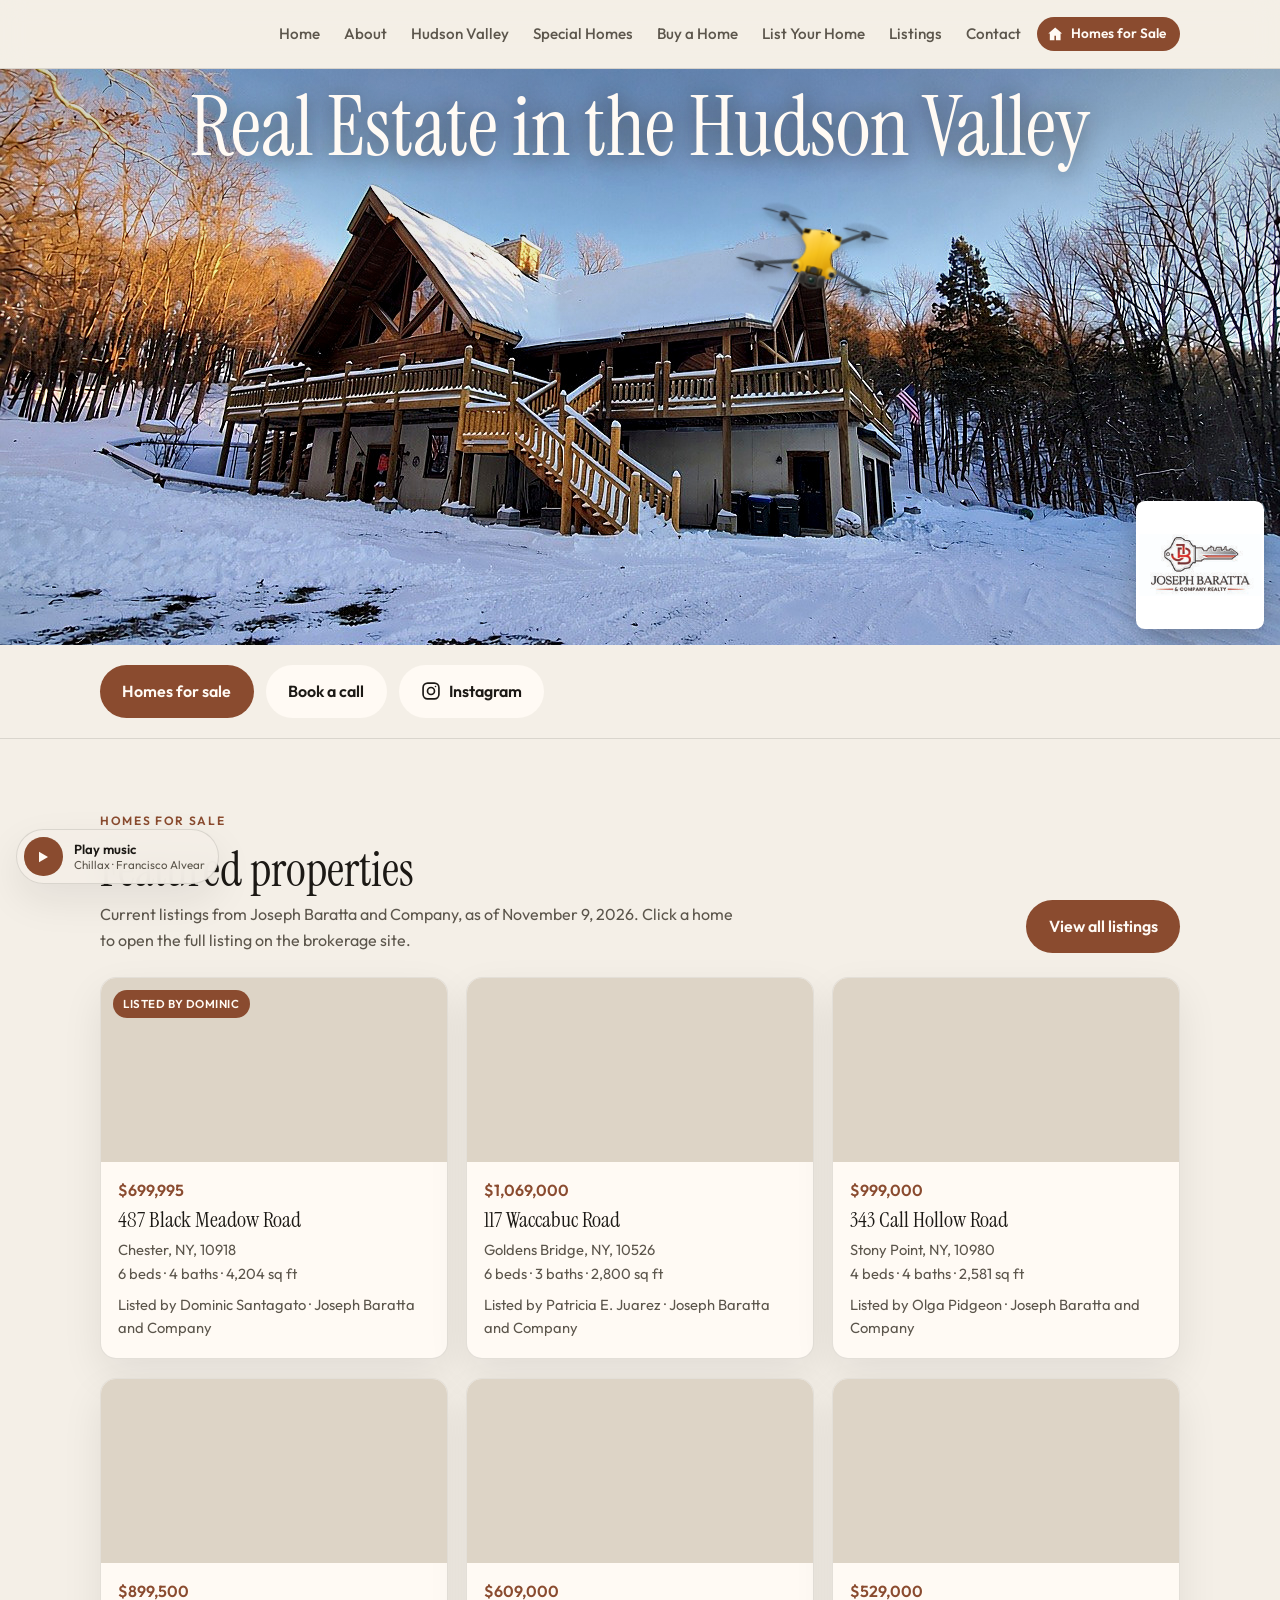
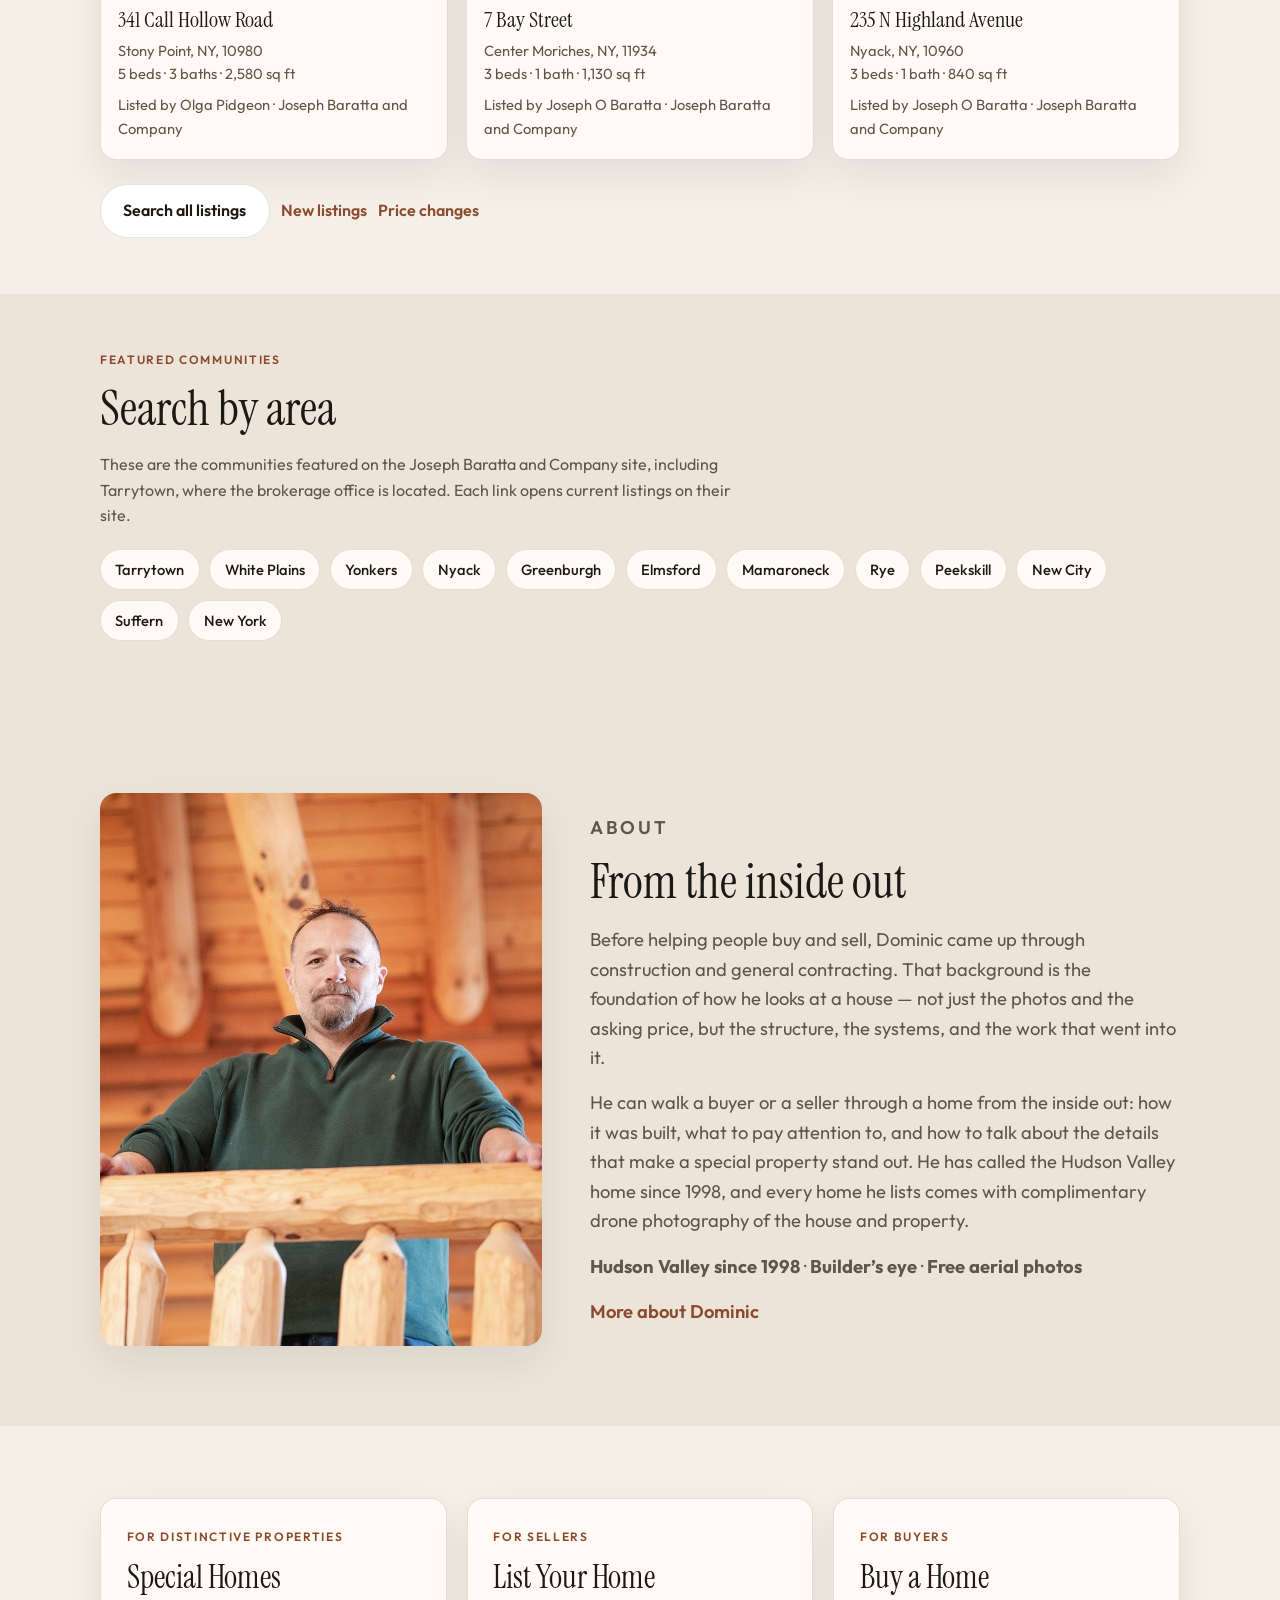
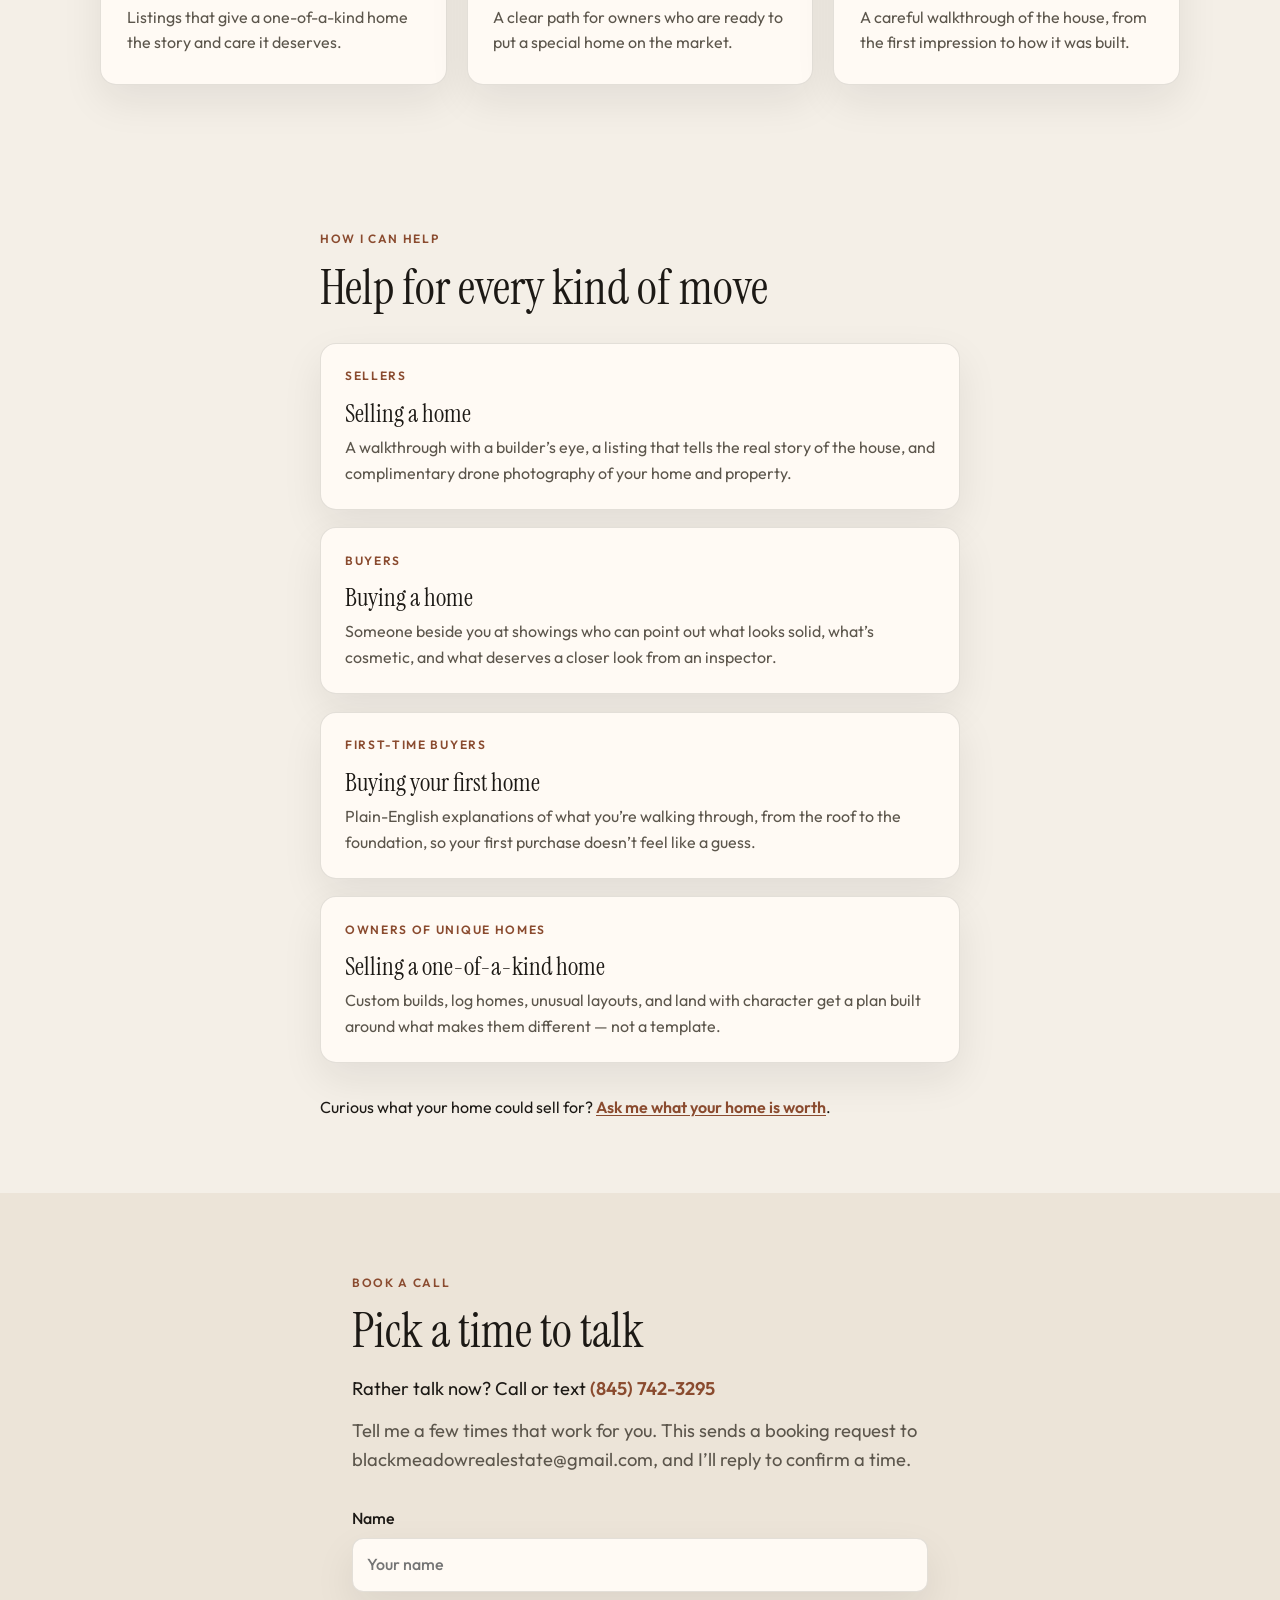
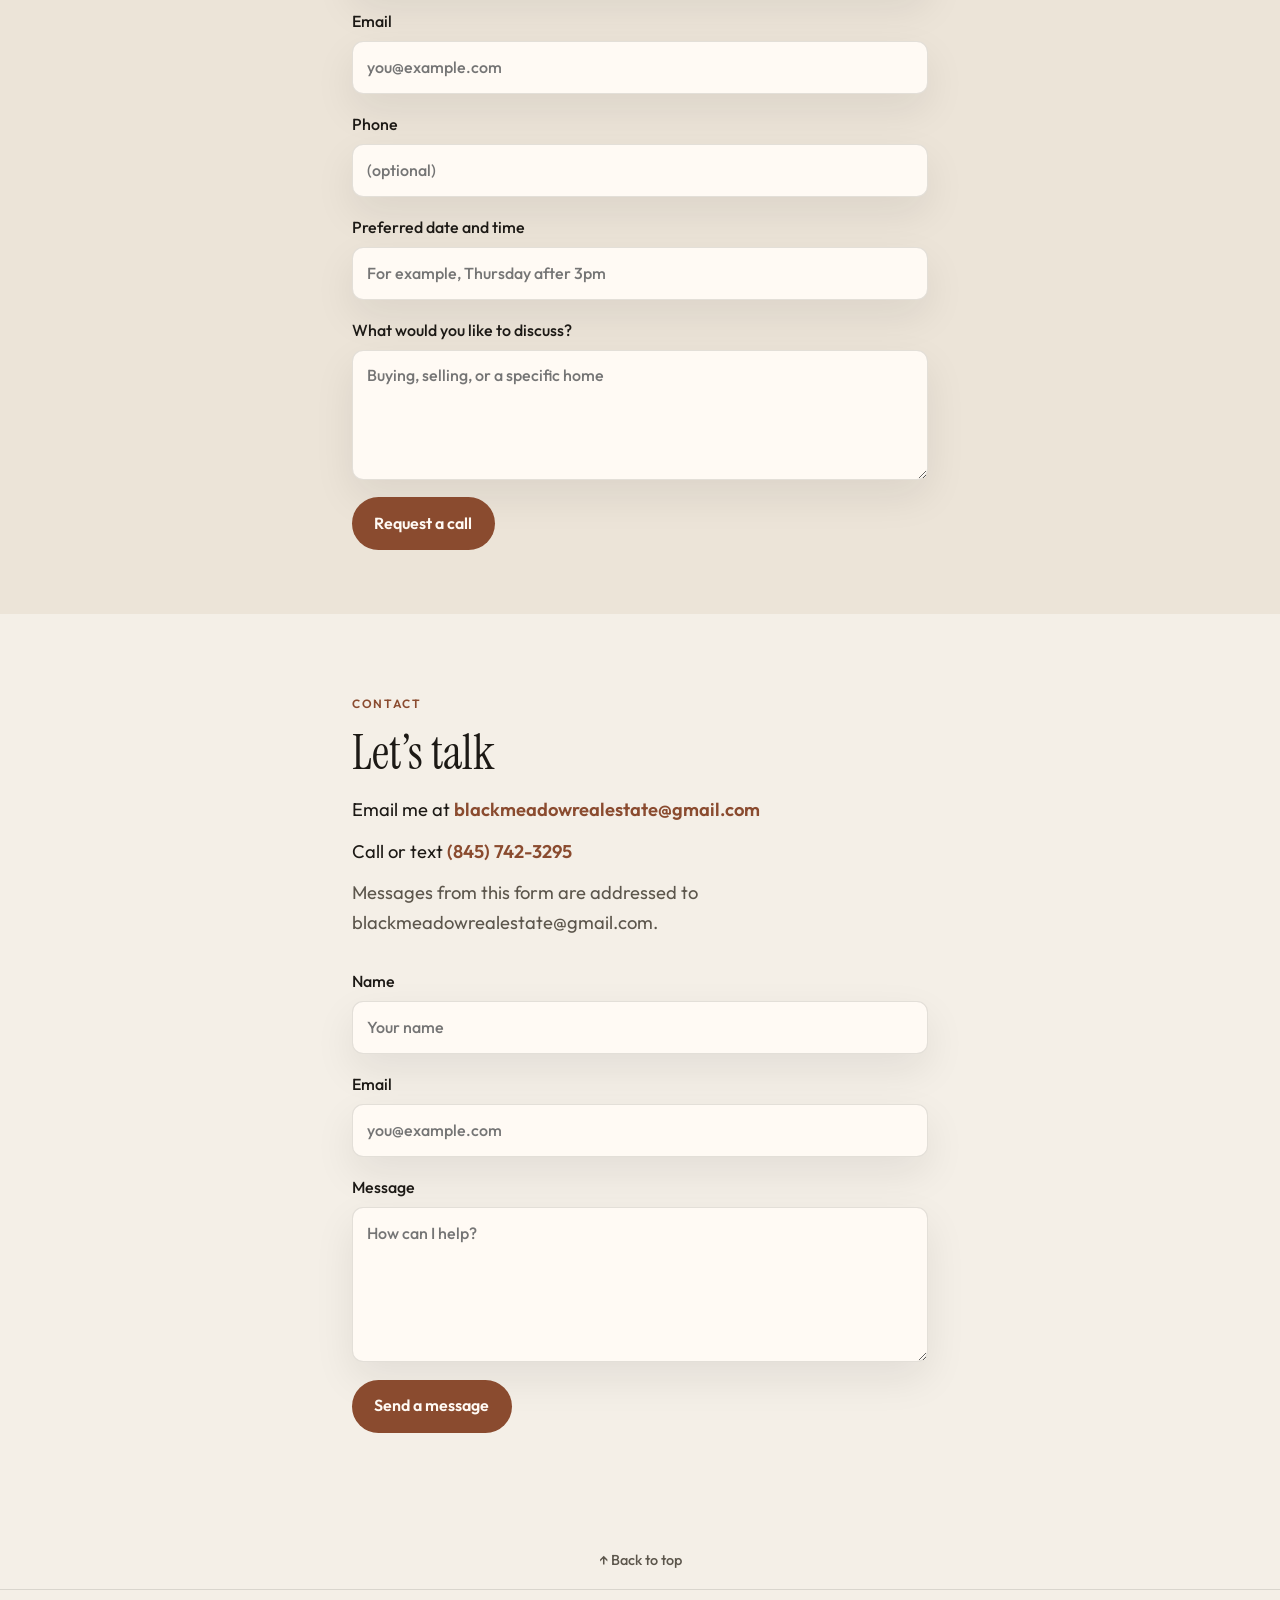
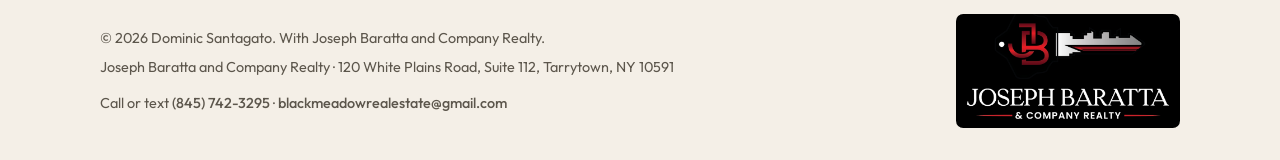
==== commit c007c042: "Fix drone propeller spin" ====
--- a/index.html
+++ b/index.html
@@ -122,22 +122,40 @@
               <clipPath id="sr-hull">
                 <path d="M390,126 C360,126 344,128 330,136 C312,146 300,156 295,170 C292,180 300,190 314,202 C326,214 328,228 326,244 C324,260 314,276 304,292 C292,310 288,328 298,342 C308,352 328,354 348,346 C364,338 376,332 390,332 C404,332 416,338 432,346 C452,354 472,352 482,342 C492,328 488,310 476,292 C466,276 456,260 454,244 C452,228 454,214 466,202 C480,190 488,180 485,170 C480,156 468,146 450,136 C436,128 420,126 390,126 Z"/>
               </clipPath>
-            </defs>
+                          <radialGradient id="sr-prop-disc" cx="0.5" cy="0.5" r="0.5">
+                <stop offset="0" stop-color="#1A1C20" stop-opacity="0.05"/>
+                <stop offset=".45" stop-color="#1A1C20" stop-opacity=".12"/>
+                <stop offset=".78" stop-color="#1A1C20" stop-opacity=".1"/>
+                <stop offset="1" stop-color="#1A1C20" stop-opacity="0"/>
+              </radialGradient>
+</defs>
 
             <ellipse cx="390" cy="455" rx="200" ry="15" fill="#000" opacity=".15"/>
 
-                        <g class="prop-spin-b" transform="translate(124,352) rotate(48)">
-              <path d="M8,0 C24,-3 54,-7.8 88,-6.6 C104,-5.8 114,-2.6 116.5,0 C114,2.6 104,5.8 88,6.6 C54,7.8 24,3 8,0 Z" fill="url(#sr-blade)"/>
-              <path d="M8,0 C24,-3 54,-7.8 88,-6.6 C104,-5.8 114,-2.6 116.5,0 C114,2.6 104,5.8 88,6.6 C54,7.8 24,3 8,0 Z" fill="url(#sr-blade)" transform="rotate(180)"/>
+            <g transform="translate(124,352)">
+              <g transform="scale(1,0.42)">
+                <circle class="prop-disc" r="118" fill="url(#sr-prop-disc)"/>
+                <g class="prop-spin prop-spin-b">
+                  <circle r="116.5" fill="#000" fill-opacity="0"/>
+                  <path d="M8,0 C24,-3 54,-7.8 88,-6.6 C104,-5.8 114,-2.6 116.5,0 C114,2.6 104,5.8 88,6.6 C54,7.8 24,3 8,0 Z" fill="url(#sr-blade)"/>
+                  <path d="M8,0 C24,-3 54,-7.8 88,-6.6 C104,-5.8 114,-2.6 116.5,0 C114,2.6 104,5.8 88,6.6 C54,7.8 24,3 8,0 Z" fill="url(#sr-blade)" transform="rotate(180)"/>
+                </g>
+              </g>
               <circle r="10" fill="#2c3035"/>
               <circle r="10" fill="none" stroke="#121416" stroke-width=".9"/>
               <circle r="6.2" fill="#1a1d21"/>
               <circle r="2.6" fill="#3e454c"/>
               <circle r="1.2" fill="#6a5840"/>
             </g>
-                        <g class="prop-spin" transform="translate(656,352) rotate(-28)">
-              <path d="M8,0 C24,-3 54,-7.8 88,-6.6 C104,-5.8 114,-2.6 116.5,0 C114,2.6 104,5.8 88,6.6 C54,7.8 24,3 8,0 Z" fill="url(#sr-blade)"/>
-              <path d="M8,0 C24,-3 54,-7.8 88,-6.6 C104,-5.8 114,-2.6 116.5,0 C114,2.6 104,5.8 88,6.6 C54,7.8 24,3 8,0 Z" fill="url(#sr-blade)" transform="rotate(180)"/>
+            <g transform="translate(656,352)">
+              <g transform="scale(1,0.42)">
+                <circle class="prop-disc" r="118" fill="url(#sr-prop-disc)"/>
+                <g class="prop-spin">
+                  <circle r="116.5" fill="#000" fill-opacity="0"/>
+                  <path d="M8,0 C24,-3 54,-7.8 88,-6.6 C104,-5.8 114,-2.6 116.5,0 C114,2.6 104,5.8 88,6.6 C54,7.8 24,3 8,0 Z" fill="url(#sr-blade)"/>
+                  <path d="M8,0 C24,-3 54,-7.8 88,-6.6 C104,-5.8 114,-2.6 116.5,0 C114,2.6 104,5.8 88,6.6 C54,7.8 24,3 8,0 Z" fill="url(#sr-blade)" transform="rotate(180)"/>
+                </g>
+              </g>
               <circle r="10" fill="#2c3035"/>
               <circle r="10" fill="none" stroke="#121416" stroke-width=".9"/>
               <circle r="6.2" fill="#1a1d21"/>
@@ -175,18 +193,30 @@
               <ellipse cx="-6" cy="-2.4" rx="7" ry="2.4" fill="#fff" opacity=".12"/>
             </g>
 
-                        <g class="prop-spin" transform="translate(186,88) rotate(32)">
-              <path d="M8,0 C24,-3 54,-7.8 88,-6.6 C104,-5.8 114,-2.6 116.5,0 C114,2.6 104,5.8 88,6.6 C54,7.8 24,3 8,0 Z" fill="url(#sr-blade)"/>
-              <path d="M8,0 C24,-3 54,-7.8 88,-6.6 C104,-5.8 114,-2.6 116.5,0 C114,2.6 104,5.8 88,6.6 C54,7.8 24,3 8,0 Z" fill="url(#sr-blade)" transform="rotate(180)"/>
+            <g transform="translate(186,88)">
+              <g transform="scale(1,0.42)">
+                <circle class="prop-disc" r="118" fill="url(#sr-prop-disc)"/>
+                <g class="prop-spin">
+                  <circle r="116.5" fill="#000" fill-opacity="0"/>
+                  <path d="M8,0 C24,-3 54,-7.8 88,-6.6 C104,-5.8 114,-2.6 116.5,0 C114,2.6 104,5.8 88,6.6 C54,7.8 24,3 8,0 Z" fill="url(#sr-blade)"/>
+                  <path d="M8,0 C24,-3 54,-7.8 88,-6.6 C104,-5.8 114,-2.6 116.5,0 C114,2.6 104,5.8 88,6.6 C54,7.8 24,3 8,0 Z" fill="url(#sr-blade)" transform="rotate(180)"/>
+                </g>
+              </g>
               <circle r="10" fill="#2c3035"/>
               <circle r="10" fill="none" stroke="#121416" stroke-width=".9"/>
               <circle r="6.2" fill="#1a1d21"/>
               <circle r="2.6" fill="#3e454c"/>
               <circle r="1.2" fill="#6a5840"/>
             </g>
-                        <g class="prop-spin-b" transform="translate(594,88) rotate(-40)">
-              <path d="M8,0 C24,-3 54,-7.8 88,-6.6 C104,-5.8 114,-2.6 116.5,0 C114,2.6 104,5.8 88,6.6 C54,7.8 24,3 8,0 Z" fill="url(#sr-blade)"/>
-              <path d="M8,0 C24,-3 54,-7.8 88,-6.6 C104,-5.8 114,-2.6 116.5,0 C114,2.6 104,5.8 88,6.6 C54,7.8 24,3 8,0 Z" fill="url(#sr-blade)" transform="rotate(180)"/>
+            <g transform="translate(594,88)">
+              <g transform="scale(1,0.42)">
+                <circle class="prop-disc" r="118" fill="url(#sr-prop-disc)"/>
+                <g class="prop-spin prop-spin-b">
+                  <circle r="116.5" fill="#000" fill-opacity="0"/>
+                  <path d="M8,0 C24,-3 54,-7.8 88,-6.6 C104,-5.8 114,-2.6 116.5,0 C114,2.6 104,5.8 88,6.6 C54,7.8 24,3 8,0 Z" fill="url(#sr-blade)"/>
+                  <path d="M8,0 C24,-3 54,-7.8 88,-6.6 C104,-5.8 114,-2.6 116.5,0 C114,2.6 104,5.8 88,6.6 C54,7.8 24,3 8,0 Z" fill="url(#sr-blade)" transform="rotate(180)"/>
+                </g>
+              </g>
               <circle r="10" fill="#2c3035"/>
               <circle r="10" fill="none" stroke="#121416" stroke-width=".9"/>
               <circle r="6.2" fill="#1a1d21"/>
--- a/styles.css
+++ b/styles.css
@@ -1019,8 +1019,13 @@
   animation: drone-hover 1.6s ease-in-out infinite alternate;
   transition: transform .3s ease;
 }
-.hero-drone .prop-spin { transform-box: fill-box; transform-origin: center; animation: drone-prop-spin .26s linear infinite; }
-.hero-drone .prop-spin-b { animation-duration: .3s; animation-direction: reverse; }
+.hero-drone .prop-spin {
+  transform-box: fill-box;
+  transform-origin: center;
+  animation: drone-prop-spin .16s linear infinite;
+}
+.hero-drone .prop-spin-b { animation-duration: .18s; animation-direction: reverse; }
+.hero-drone .prop-disc { pointer-events: none; }
 .hero-drone .nav-red { animation: drone-blink 1.2s ease-in-out infinite; }
 .hero-drone .nav-green { animation: drone-blink 1.2s ease-in-out .6s infinite; }
 .hero-drone .drone-shadow {
@@ -1064,6 +1069,7 @@
 }
 @media (prefers-reduced-motion: reduce) {
   .hero-drone svg, .hero-drone .prop-spin, .hero-drone .drone-shadow, .hero-drone .nav-light { animation: none; }
+  .hero-drone .prop-disc { display: none; }
 }
 
 
